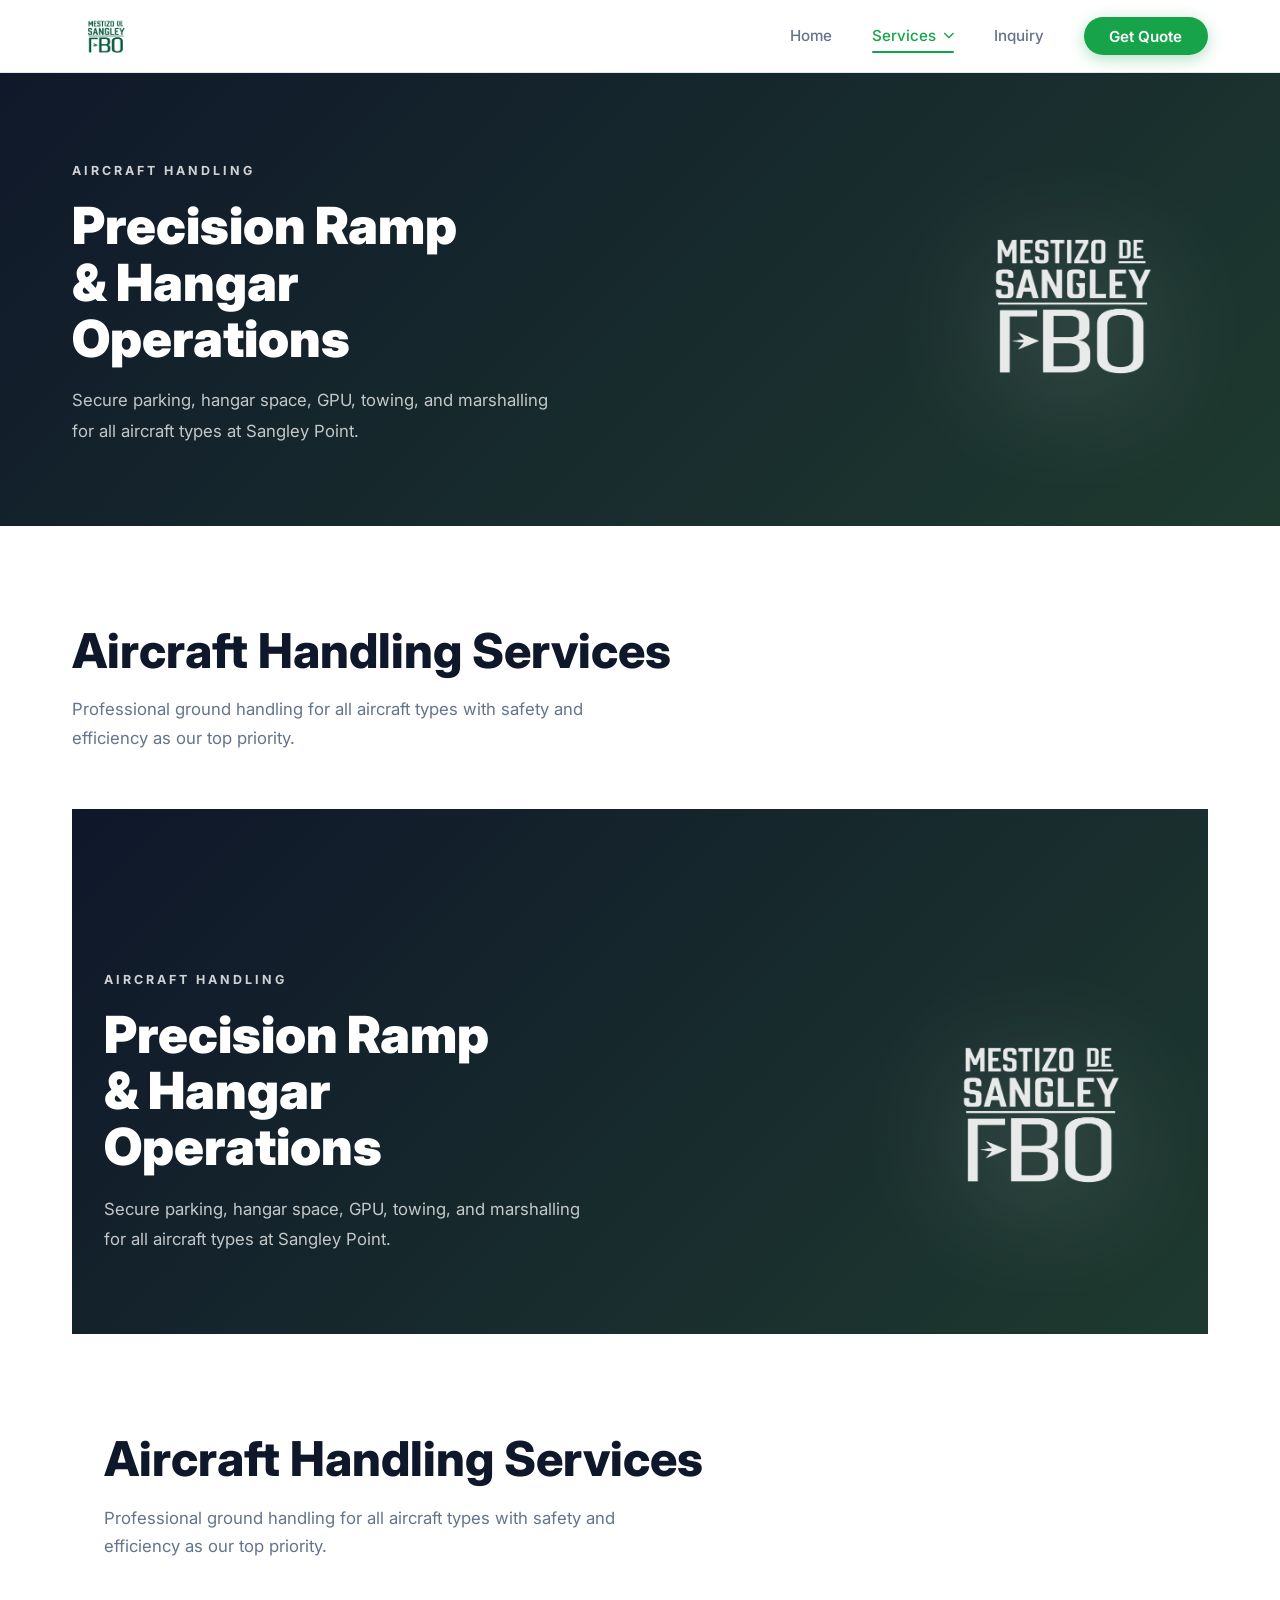
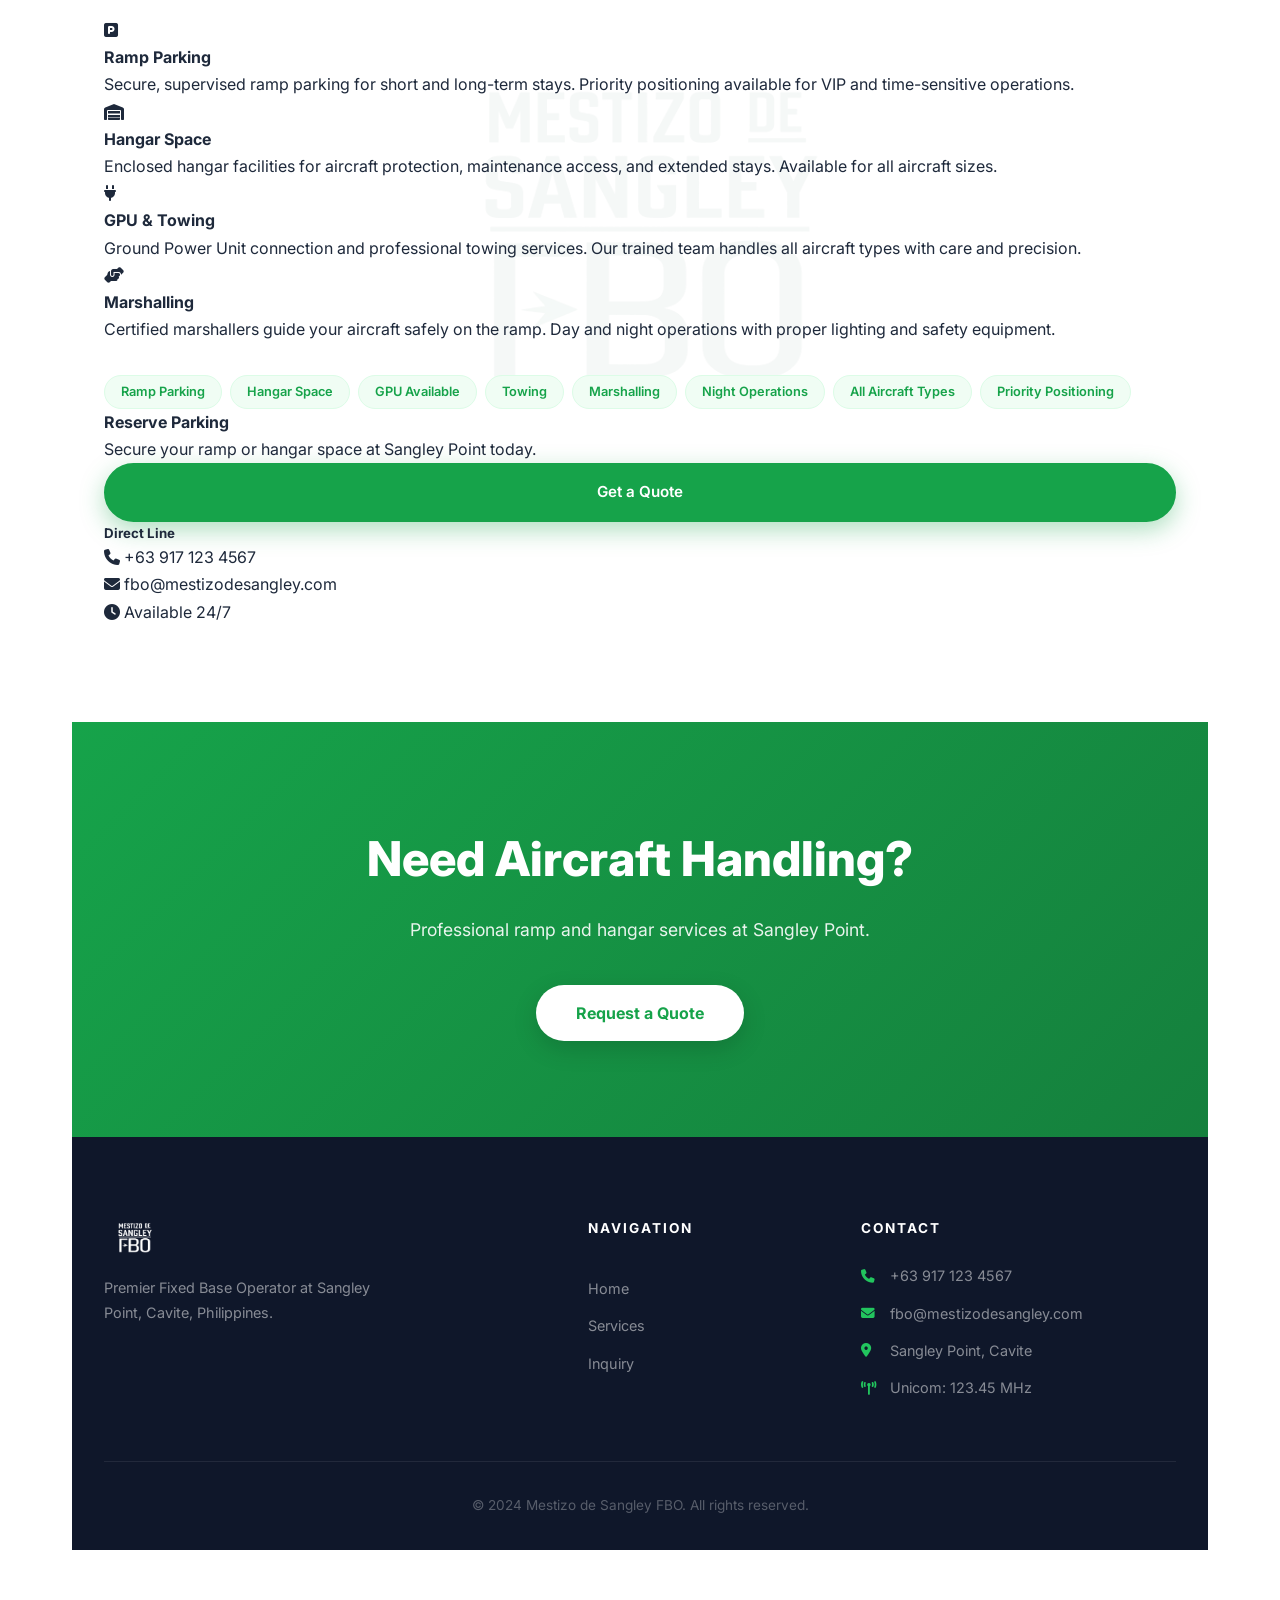
==== aircraft-handling.html @ a825054a "Create aircraft-handling.html" ====
<!DOCTYPE html>
<html lang="en">
<head>
    <meta charset="UTF-8">
    <meta name="viewport" content="width=device-width, initial-scale=1.0">
    <title>Aircraft Handling | Mestizo de Sangley FBO</title>
    <link rel="stylesheet" href="style.css">
    <link href="https://fonts.googleapis.com/css2?family=Inter:wght@300;400;500;600;700;800;900&display=swap" rel="stylesheet">
    <link rel="stylesheet" href="https://cdnjs.cloudflare.com/ajax/libs/font-awesome/6.4.0/css/all.min.css">
</head>
<body>

    <nav class="navbar" id="navbar">
        <div class="nav-inner">
            <a href="index.html" class="logo">
                <img src="assets/logo.png" alt="Mestizo de Sangley FBO">
            </a>
            <ul class="nav-links">
                <li><a href="index.html">Home</a></li>
                <li class="dropdown">
                    <a href="services.html" class="dropdown-toggle active">
                        Services <i class="fas fa-chevron-down dropdown-arrow"></i>
                    </a>
                    <div class="dropdown-menu">
                        <a href="fuel-services.html" class="dropdown-item">
                            <div class="dropdown-icon"><i class="fas fa-gas-pump"></i></div>
                            <div class="dropdown-text">
                                <strong>Fuel Services</strong>
                                <span>Jet A-1 & AVGAS 100LL</span>
                            </div>
                        </a>
                        <a href="aircraft-handling.html" class="dropdown-item">
                            <div class="dropdown-icon"><i class="fas fa-plane"></i></div>
                            <div class="dropdown-text">
                                <strong>Aircraft Handling</strong>
                                <span>Ramp, hangar & ground ops</span>
                            </div>
                        </a>
                        <a href="vip-concierge.html" class="dropdown-item">
                            <div class="dropdown-icon"><i class="fas fa-user-tie"></i></div>
                            <div class="dropdown-text">
                                <strong>VIP Concierge</strong>
                                <span>Meet & greet, immigration</span>
                            </div>
                        </a>
                        <a href="ground-handling.html" class="dropdown-item">
                            <div class="dropdown-icon"><i class="fas fa-car-side"></i></div>
                            <div class="dropdown-text">
                                <strong>Ground Handling</strong>
                                <span>Transport & crew services</span>
                            </div>
                        </a>
                        <div class="dropdown-footer">
                            <a href="services.html">View All Services →</a>
                        </div>
                    </div>
                </li>
                <li><a href="inquiry.html">Inquiry</a></li>
                <li><a href="inquiry.html" class="nav-btn">Get Quote</a></li>
            </ul>
            <div class="burger" id="burger">
                <span></span><span></span><span></span>
            </div>
        </div>
    </nav>

    <section class="page-hero">
        <div class="container">
            <div class="page-hero-inner">
                <div class="page-hero-left">
                    <div class="section-label white">AIRCRAFT HANDLING</div>
                    <h1>Precision Ramp<br>& Hangar<br>Operations</h1>
                    <p>Secure parking, hangar space, GPU, towing, and marshalling for all aircraft types at Sangley Point.</p>
                </div>
                <div class="page-hero-right">
                    <img src="assets/logo.png" alt="Mestizo de Sangley FBO" class="page-hero-logo">
                </div>
            </div>
        </div>
    </section>

    <section class="section-white logo-bg">
        <div class="container">
            <div class="service-detail-grid">
                <div class="service-detail-main">
                    <h2 class="section-title">Aircraft Handling Services</h2>
                    <p class="section-sub">Professional ground handling for all aircraft types with safety and efficiency as our top priority.</p>

                    <div class="detail-cards">
                        <!DOCTYPE html>
<html lang="en">
<head>
    <meta charset="UTF-8">
    <meta name="viewport" content="width=device-width, initial-scale=1.0">
    <title>Aircraft Handling | Mestizo de Sangley FBO</title>
    <link rel="stylesheet" href="style.css">
    <link href="https://fonts.googleapis.com/css2?family=Inter:wght@300;400;500;600;700;800;900&display=swap" rel="stylesheet">
    <link rel="stylesheet" href="https://cdnjs.cloudflare.com/ajax/libs/font-awesome/6.4.0/css/all.min.css">
</head>
<body>

    <nav class="navbar" id="navbar">
        <div class="nav-inner">
            <a href="index.html" class="logo">
                <img src="assets/logo.png" alt="Mestizo de Sangley FBO">
            </a>
            <ul class="nav-links">
                <li><a href="index.html">Home</a></li>
                <li class="dropdown">
                    <a href="services.html" class="dropdown-toggle active">
                        Services <i class="fas fa-chevron-down dropdown-arrow"></i>
                    </a>
                    <div class="dropdown-menu">
                        <a href="fuel-services.html" class="dropdown-item">
                            <div class="dropdown-icon"><i class="fas fa-gas-pump"></i></div>
                            <div class="dropdown-text">
                                <strong>Fuel Services</strong>
                                <span>Jet A-1 & AVGAS 100LL</span>
                            </div>
                        </a>
                        <a href="aircraft-handling.html" class="dropdown-item">
                            <div class="dropdown-icon"><i class="fas fa-plane"></i></div>
                            <div class="dropdown-text">
                                <strong>Aircraft Handling</strong>
                                <span>Ramp, hangar & ground ops</span>
                            </div>
                        </a>
                        <a href="vip-concierge.html" class="dropdown-item">
                            <div class="dropdown-icon"><i class="fas fa-user-tie"></i></div>
                            <div class="dropdown-text">
                                <strong>VIP Concierge</strong>
                                <span>Meet & greet, immigration</span>
                            </div>
                        </a>
                        <a href="ground-handling.html" class="dropdown-item">
                            <div class="dropdown-icon"><i class="fas fa-car-side"></i></div>
                            <div class="dropdown-text">
                                <strong>Ground Handling</strong>
                                <span>Transport & crew services</span>
                            </div>
                        </a>
                        <div class="dropdown-footer">
                            <a href="services.html">View All Services →</a>
                        </div>
                    </div>
                </li>
                <li><a href="inquiry.html">Inquiry</a></li>
                <li><a href="inquiry.html" class="nav-btn">Get Quote</a></li>
            </ul>
            <div class="burger" id="burger">
                <span></span><span></span><span></span>
            </div>
        </div>
    </nav>

    <section class="page-hero">
        <div class="container">
            <div class="page-hero-inner">
                <div class="page-hero-left">
                    <div class="section-label white">AIRCRAFT HANDLING</div>
                    <h1>Precision Ramp<br>& Hangar<br>Operations</h1>
                    <p>Secure parking, hangar space, GPU, towing, and marshalling for all aircraft types at Sangley Point.</p>
                </div>
                <div class="page-hero-right">
                    <img src="assets/logo.png" alt="Mestizo de Sangley FBO" class="page-hero-logo">
                </div>
            </div>
        </div>
    </section>

    <section class="section-white logo-bg">
        <div class="container">
            <div class="service-detail-grid">
                <div class="service-detail-main">
                    <h2 class="section-title">Aircraft Handling Services</h2>
                    <p class="section-sub">Professional ground handling for all aircraft types with safety and efficiency as our top priority.</p>

                    <div class="detail-cards">
                                                <div class="detail-card">
                            <div class="detail-card-icon"><i class="fas fa-parking"></i></div>
                            <h4>Ramp Parking</h4>
                            <p>Secure, supervised ramp parking for short and long-term stays. Priority positioning available for VIP and time-sensitive operations.</p>
                        </div>
                        <div class="detail-card">
                            <div class="detail-card-icon"><i class="fas fa-warehouse"></i></div>
                            <h4>Hangar Space</h4>
                            <p>Enclosed hangar facilities for aircraft protection, maintenance access, and extended stays. Available for all aircraft sizes.</p>
                        </div>
                        <div class="detail-card">
                            <div class="detail-card-icon"><i class="fas fa-plug"></i></div>
                            <h4>GPU & Towing</h4>
                            <p>Ground Power Unit connection and professional towing services. Our trained team handles all aircraft types with care and precision.</p>
                        </div>
                        <div class="detail-card">
                            <div class="detail-card-icon"><i class="fas fa-hands-helping"></i></div>
                            <h4>Marshalling</h4>
                            <p>Certified marshallers guide your aircraft safely on the ramp. Day and night operations with proper lighting and safety equipment.</p>
                        </div>
                    </div>

                    <div class="service-tags" style="margin-top: 2rem;">
                        <span>Ramp Parking</span>
                        <span>Hangar Space</span>
                        <span>GPU Available</span>
                        <span>Towing</span>
                        <span>Marshalling</span>
                        <span>Night Operations</span>
                        <span>All Aircraft Types</span>
                        <span>Priority Positioning</span>
                    </div>
                </div>

                <div class="service-detail-sidebar">
                    <div class="sidebar-cta">
                        <h4>Reserve Parking</h4>
                        <p>Secure your ramp or hangar space at Sangley Point today.</p>
                        <a href="inquiry.html" class="btn-green" style="width:100%; text-align:center; display:block;">Get a Quote</a>
                    </div>
                    <div class="sidebar-contact">
                        <h5>Direct Line</h5>
                        <p><i class="fas fa-phone"></i> +63 917 123 4567</p>
                        <p><i class="fas fa-envelope"></i> fbo@mestizodesangley.com</p>
                        <p><i class="fas fa-clock"></i> Available 24/7</p>
                    </div>
                </div>
            </div>
        </div>
    </section>

    <section class="cta-banner">
        <div class="container">
            <h2>Need Aircraft Handling?</h2>
            <p>Professional ramp and hangar services at Sangley Point.</p>
            <a href="inquiry.html" class="btn-white">Request a Quote</a>
        </div>
    </section>

    <footer class="footer">
        <div class="container">
            <div class="footer-grid">
                <div class="footer-brand">
                    <img src="assets/logo.png" alt="Mestizo de Sangley FBO" class="footer-logo">
                    <p>Premier Fixed Base Operator at Sangley Point, Cavite, Philippines.</p>
                </div>
                <div class="footer-links">
                    <h5>Navigation</h5>
                    <a href="index.html">Home</a>
                    <a href="services.html">Services</a>
                    <a href="inquiry.html">Inquiry</a>
                </div>
                <div class="footer-contact">
                    <h5>Contact</h5>
                    <p><i class="fas fa-phone"></i> +63 917 123 4567</p>
                    <p><i class="fas fa-envelope"></i> fbo@mestizodesangley.com</p>
                    <p><i class="fas fa-map-marker-alt"></i> Sangley Point, Cavite</p>
                    <p><i class="fas fa-tower-broadcast"></i> Unicom: 123.45 MHz</p>
                </div>
            </div>
            <div class="footer-bottom">
                <p>© 2024 Mestizo de Sangley FBO. All rights reserved.</p>
            </div>
        </div>
    </footer>

    <script src="script.js"></script>
</body>
</html>
---- style.css ----
/* ================================
   RESET & BASE
================================ */
*, *::before, *::after {
    margin: 0;
    padding: 0;
    box-sizing: border-box;
}

:root {
    --green: #16a34a;
    --green-light: #22c55e;
    --green-pale: #f0fdf4;
    --green-border: #dcfce7;
    --dark: #0f172a;
    --text: #1e293b;
    --muted: #64748b;
    --white: #ffffff;
    --gray-bg: #f8fafc;
    --border: #e2e8f0;
    --shadow: 0 4px 24px rgba(0,0,0,0.08);
    --shadow-lg: 0 20px 60px rgba(0,0,0,0.12);
    --radius: 16px;
    --radius-lg: 24px;
    --transition: all 0.3s ease;
}

html {
    scroll-behavior: smooth;
}

body {
    font-family: 'Inter', sans-serif;
    color: var(--text);
    background: var(--white);
    overflow-x: hidden;
    line-height: 1.7;
}

.container {
    max-width: 1200px;
    margin: 0 auto;
    padding: 0 2rem;
}

img {
    max-width: 100%;
    display: block;
}

a {
    text-decoration: none;
    color: inherit;
}

/* ================================
   NAVBAR
================================ */
.navbar {
    position: fixed;
    top: 0;
    left: 0;
    right: 0;
    z-index: 999;
    background: rgba(255,255,255,0.97);
    backdrop-filter: blur(20px);
    border-bottom: 1px solid var(--border);
    transition: var(--transition);
}

.navbar.scrolled {
    box-shadow: 0 4px 30px rgba(0,0,0,0.08);
}

.nav-inner {
    max-width: 1200px;
    margin: 0 auto;
    padding: 0 2rem;
    height: 72px;
    display: flex;
    align-items: center;
    justify-content: space-between;
}

.logo img {
    height: 44px;
    width: auto;
    object-fit: contain;
}

.nav-links {
    list-style: none;
    display: flex;
    align-items: center;
    gap: 2.5rem;
}

.nav-links a {
    font-size: 0.95rem;
    font-weight: 500;
    color: var(--muted);
    transition: var(--transition);
    position: relative;
}

.nav-links a:hover,
.nav-links a.active {
    color: var(--green);
}

.nav-links a.active::after {
    content: '';
    position: absolute;
    bottom: -4px;
    left: 0;
    right: 0;
    height: 2px;
    background: var(--green);
    border-radius: 2px;
}

.nav-btn {
    background: var(--green) !important;
    color: var(--white) !important;
    padding: 0.6rem 1.6rem;
    border-radius: 50px;
    font-weight: 600 !important;
    transition: var(--transition) !important;
    box-shadow: 0 4px 15px rgba(22,163,74,0.3);
}

.nav-btn:hover {
    background: #15803d !important;
    transform: translateY(-2px);
    box-shadow: 0 8px 25px rgba(22,163,74,0.4) !important;
}

.nav-btn::after {
    display: none !important;
}

.burger {
    display: none;
    flex-direction: column;
    gap: 5px;
    cursor: pointer;
    padding: 4px;
}

.burger span {
    display: block;
    width: 24px;
    height: 2px;
    background: var(--text);
    border-radius: 2px;
    transition: var(--transition);
}

/* ================================
   HERO
================================ */
.hero {
    position: relative;
    height: 100vh;
    min-height: 700px;
    display: flex;
    align-items: center;
    justify-content: center;
    overflow: hidden;
}

.hero-video {
    position: absolute;
    inset: 0;
    width: 100%;
    height: 100%;
    object-fit: cover;
    z-index: 0;
}

.hero-overlay {
    position: absolute;
    inset: 0;
    background: linear-gradient(
        135deg,
        rgba(15,23,42,0.75) 0%,
        rgba(22,163,74,0.45) 100%
    );
    z-index: 1;
}

.hero-content {
    position: relative;
    z-index: 2;
    text-align: center;
    color: var(--white);
    padding: 0 1.5rem;
    max-width: 800px;
}

.hero-tag {
    font-size: 0.85rem;
    font-weight: 600;
    letter-spacing: 3px;
    color: rgba(255,255,255,0.8);
    margin-bottom: 1.5rem;
    text-transform: uppercase;
}

.hero-content h1 {
    font-size: clamp(3.5rem, 8vw, 7rem);
    font-weight: 900;
    line-height: 1;
    margin-bottom: 1.5rem;
    color: var(--white);
    text-shadow: 0 4px 30px rgba(0,0,0,0.3);
}

.hero-sub {
    font-size: 1.2rem;
    font-weight: 400;
    color: rgba(255,255,255,0.9);
    margin-bottom: 3rem;
}

.hero-btns {
    display: flex;
    gap: 1rem;
    justify-content: center;
    flex-wrap: wrap;
}

.hero-scroll {
    position: absolute;
    bottom: 2.5rem;
    left: 50%;
    transform: translateX(-50%);
    z-index: 2;
    color: rgba(255,255,255,0.7);
    font-size: 1.2rem;
    animation: bounce 2s infinite;
}

@keyframes bounce {
    0%, 100% { transform: translateX(-50%) translateY(0); }
    50% { transform: translateX(-50%) translateY(8px); }
}

/* ================================
   BUTTONS
================================ */
.btn-green {
    display: inline-block;
    background: var(--green);
    color: var(--white);
    padding: 0.9rem 2.2rem;
    border-radius: 50px;
    font-weight: 600;
    font-size: 0.95rem;
    transition: var(--transition);
    box-shadow: 0 8px 25px rgba(22,163,74,0.35);
    border: 2px solid var(--green);
}

.btn-green:hover {
    background: #15803d;
    border-color: #15803d;
    transform: translateY(-3px);
    box-shadow: 0 15px 35px rgba(22,163,74,0.45);
}

.btn-green.small {
    padding: 0.6rem 1.5rem;
    font-size: 0.88rem;
    white-space: nowrap;
}

.btn-outline {
    display: inline-block;
    background: transparent;
    color: var(--white);
    padding: 0.9rem 2.2rem;
    border-radius: 50px;
    font-weight: 600;
    font-size: 0.95rem;
    border: 2px solid rgba(255,255,255,0.7);
    transition: var(--transition);
}

.btn-outline:hover {
    background: rgba(255,255,255,0.15);
    border-color: var(--white);
    transform: translateY(-3px);
}

.btn-white {
    display: inline-block;
    background: var(--white);
    color: var(--green);
    padding: 0.9rem 2.5rem;
    border-radius: 50px;
    font-weight: 700;
    font-size: 1rem;
    transition: var(--transition);
    box-shadow: 0 8px 25px rgba(0,0,0,0.15);
}

.btn-white:hover {
    transform: translateY(-3px);
    box-shadow: 0 15px 40px rgba(0,0,0,0.2);
}

/* ================================
   SECTIONS
================================ */
.section-white {
    padding: 6rem 0;
    background: var(--white);
}

.section-gray {
    padding: 6rem 0;
    background: var(--gray-bg);
}

.section-label {
    font-size: 0.78rem;
    font-weight: 700;
    letter-spacing: 3px;
    text-transform: uppercase;
    color: var(--green);
    margin-bottom: 1rem;
}

.section-label.white {
    color: rgba(255,255,255,0.8);
}

.section-title {
    font-size: clamp(2rem, 4vw, 3rem);
    font-weight: 800;
    color: var(--dark);
    margin-bottom: 1rem;
    line-height: 1.2;
}

.section-sub {
    font-size: 1.05rem;
    color: var(--muted);
    max-width: 560px;
    margin-bottom: 3.5rem;
}

.center-btn {
    text-align: center;
    margin-top: 3rem;
}

/* ================================
   STATS
================================ */
.stats-section {
    background: var(--green);
    padding: 3rem 0;
}

.stats-row {
    display: grid;
    grid-template-columns: repeat(4, 1fr);
    gap: 2rem;
}

.stat-box {
    text-align: center;
    color: var(--white);
}

.stat-box h3 {
    font-size: 2.5rem;
    font-weight: 900;
    margin-bottom: 0.3rem;
}

.stat-box p {
    font-size: 0.9rem;
    opacity: 0.85;
    font-weight: 500;
}

/* ================================
   CARDS
================================ */
.cards-grid {
    display: grid;
    grid-template-columns: repeat(3, 1fr);
    gap: 2rem;
}

.card {
    background: var(--white);
    border: 1px solid var(--border);
    border-radius: var(--radius-lg);
    padding: 2.5rem 2rem;
    transition: var(--transition);
    position: relative;
    overflow: hidden;
}

.card::before {
    content: '';
    position: absolute;
    top: 0;
    left: 0;
    right: 0;
    height: 3px;
    background: linear-gradient(90deg, var(--green), var(--green-light));
    transform: scaleX(0);
    transition: var(--transition);
}

.card:hover::before {
    transform: scaleX(1);
}

.card:hover {
    transform: translateY(-8px);
    box-shadow: var(--shadow-lg);
    border-color: var(--green-border);
}

.card-icon {
    width: 60px;
    height: 60px;
    border-radius: var(--radius);
    display: flex;
    align-items: center;
    justify-content: center;
    font-size: 1.5rem;
    margin-bottom: 1.5rem;
}

.card-icon.green {
    background: var(--green-pale);
    color: var(--green);
}

.card h4 {
    font-size: 1.15rem;
    font-weight: 700;
    color: var(--dark);
    margin-bottom: 0.8rem;
}

.card p {
    font-size: 0.95rem;
    color: var(--muted);
    line-height: 1.7;
}

/* ================================
   WHY US
================================ */
.why-grid {
    display: grid;
    grid-template-columns: repeat(2, 1fr);
    gap: 2rem;
}

.why-item {
    display: flex;
    gap: 1.5rem;
    align-items: flex-start;
    background: var(--white);
    border: 1px solid var(--border);
    border-radius: var(--radius-lg);
    padding: 2rem;
    transition: var(--transition);
}

.why-item:hover {
    border-color: var(--green);
    box-shadow: var(--shadow);
    transform: translateY(-4px);
}

.why-num {
    font-size: 2.5rem;
    font-weight: 900;
    color: var(--green-border);
    line-height: 1;
    flex-shrink: 0;
}

.why-item h4 {
    font-size: 1.1rem;
    font-weight: 700;
    color: var(--dark);
    margin-bottom: 0.5rem;
}

.why-item p {
    font-size: 0.95rem;
    color: var(--muted);
    line-height: 1.7;
}

/* ================================
   CTA BANNER
================================ */
.cta-banner {
    background: linear-gradient(135deg, var(--green) 0%, #15803d 100%);
    padding: 6rem 0;
    text-align: center;
    color: var(--white);
}

.cta-banner h2 {
    font-size: clamp(2rem, 4vw, 3rem);
    font-weight: 800;
    margin-bottom: 1rem;
}

.cta-banner p {
    font-size: 1.1rem;
    opacity: 0.9;
    margin-bottom: 2.5rem;
}

/* ================================
   PAGE HERO (Services & Inquiry)
================================ */
.page-hero {
    background: linear-gradient(135deg, var(--dark) 0%, #1e3a2f 100%);
    padding: 10rem 0 5rem;
    color: var(--white);
}

.page-hero h1 {
    font-size: clamp(2.5rem, 5vw, 4rem);
    font-weight: 900;
    line-height: 1.1;
    margin-bottom: 1rem;
    color: var(--white);
}

.page-hero p {
    font-size: 1.1rem;
    color: rgba(255,255,255,0.75);
}

/* ================================
   SERVICES LIST (Services Page)
================================ */
.services-list {
    display: flex;
    flex-direction: column;
    gap: 1.5rem;
}

.service-row {
    display: flex;
    align-items: center;
    gap: 2rem;
    background: var(--white);
    border: 1px solid var(--border);
    border-radius: var(--radius-lg);
    padding: 2.5rem;
    transition: var(--transition);
}

.service-row:hover {
    border-color: var(--green);
    box-shadow: var(--shadow);
    transform: translateX(6px);
}

.service-row-icon {
    width: 70px;
    height: 70px;
    min-width: 70px;
    background: var(--green-pale);
    border-radius: var(--radius);
    display: flex;
    align-items: center;
    justify-content: center;
    font-size: 1.8rem;
    color: var(--green);
    transition: var(--transition);
}

.service-row:hover .service-row-icon {
    background: var(--green);
    color: var(--white);
    transform: scale(1.1);
}

.service-row-content {
    flex: 1;
}

.service-row-content h3 {
    font-size: 1.3rem;
    font-weight: 700;
    color: var(--dark);
    margin-bottom: 0.6rem;
}

.service-row-content p {
    font-size: 0.95rem;
    color: var(--muted);
    line-height: 1.7;
    margin-bottom: 1rem;
}

.service-tags {
    display: flex;
    flex-wrap: wrap;
    gap: 0.5rem;
}

.service-tags span {
    background: var(--green-pale);
    color: var(--green);
    padding: 0.3rem 1rem;
    border-radius: 50px;
    font-size: 0.8rem;
    font-weight: 600;
    border: 1px solid var(--green-border);
}

/* ================================
   INQUIRY FORM
================================ */
.form-wrapper {
    display: grid;
    grid-template-columns: 1fr 380px;
    gap: 3rem;
    align-items: start;
}

.form-box {
    background: var(--white);
    border: 1px solid var(--border);
    border-radius: var(--radius-lg);
    padding: 3rem;
}

.form-box h3 {
    font-size: 1.2rem;
    font-weight: 700;
    color: var(--dark);
    margin-bottom: 1.8rem;
    padding-bottom: 1rem;
    border-bottom: 2px solid var(--green-pale);
    position: relative;
}

.form-box h3::after {
    content: '';
    position: absolute;
    bottom: -2px;
    left: 0;
    width: 50px;
    height: 2px;
    background: var(--green);
}

.form-row {
    display: grid;
    grid-template-columns: 1fr 1fr;
    gap: 1.5rem;
    margin-bottom: 1.5rem;
}

.form-group {
    display: flex;
    flex-direction: column;
    gap: 0.5rem;
    margin-bottom: 1.5rem;
}

.form-group label {
    font-size: 0.88rem;
    font-weight: 600;
    color: var(--text);
}

.form-group input,
.form-group textarea,
.form-group select {
    width: 100%;
    padding: 0.85rem 1.2rem;
    border: 1.5px solid var(--border);
    border-radius: var(--radius);
    font-size: 0.95rem;
    font-family: 'Inter', sans-serif;
    color: var(--text);
    background: var(--white);
    transition: var(--transition);
    outline: none;
}

.form-group input:focus,
.form-group textarea:focus,
.form-group select:focus {
    border-color: var(--green);
    box-shadow: 0 0 0 3px rgba(22,163,74,0.1);
}

.form-group input::placeholder,
.form-group textarea::placeholder {
    color: #94a3b8;
}

.form-group textarea {
    resize: vertical;
    min-height: 130px;
}

/* CHECKBOX GRID */
.checkbox-grid {
    display: grid;
    grid-template-columns: repeat(2, 1fr);
    gap: 0.8rem;
    margin-bottom: 2rem;
}

.check-item {
    display: flex;
    align-items: center;
    gap: 0.8rem;
    padding: 0.9rem 1.2rem;
    border: 1.5px solid var(--border);
    border-radius: var(--radius);
    cursor: pointer;
    transition: var(--transition);
    font-size: 0.9rem;
    font-weight: 500;
    color: var(--text);
    user-select: none;
}

.check-item:hover {
    border-color: var(--green);
    background: var(--green-pale);
    color: var(--green);
}

.check-item input[type="checkbox"] {
    display: none;
}

.check-box {
    width: 20px;
    height: 20px;
    min-width: 20px;
    border: 2px solid var(--border);
    border-radius: 6px;
    display: flex;
    align-items: center;
    justify-content: center;
    transition: var(--transition);
    background: var(--white);
}

.check-item input:checked ~ .check-box {
    background: var(--green);
    border-color: var(--green);
}

.check-item input:checked ~ .check-box::after {
    content: '✓';
    color: white;
    font-size: 0.75rem;
    font-weight: 700;
}

.check-item input:checked ~ span:last-child {
    color: var(--green);
    font-weight: 600;
}

/* SUBMIT BUTTON */
.submit-btn {
    width: 100%;
    padding: 1.1rem 2rem;
    background: var(--green);
    color: var(--white);
    border: none;
    border-radius: 50px;
    font-size: 1rem;
    font-weight: 700;
    font-family: 'Inter', sans-serif;
    cursor: pointer;
    transition: var(--transition);
    display: flex;
    align-items: center;
    justify-content: center;
    gap: 0.8rem;
    box-shadow: 0 8px 25px rgba(22,163,74,0.35);
    margin-top: 1rem;
}

.submit-btn:hover {
    background: #15803d;
    transform: translateY(-3px);
    box-shadow: 0 15px 40px rgba(22,163,74,0.45);
}

.submit-btn:active {
    transform: translateY(0);
}

/* CONTACT BOX */
.contact-box {
    background: var(--dark);
    border-radius: var(--radius-lg);
    padding: 2.5rem;
    color: var(--white);
    position: sticky;
    top: 100px;
}

.contact-box h3 {
    font-size: 1.4rem;
    font-weight: 800;
    margin-bottom: 0.5rem;
    color: var(--white);
}

.contact-box > p {
    font-size: 0.9rem;
    color: rgba(255,255,255,0.6);
    margin-bottom: 2rem;
    padding-bottom: 2rem;
    border-bottom: 1px solid rgba(255,255,255,0.1);
}

.contact-item {
    display: flex;
    align-items: flex-start;
    gap: 1rem;
    margin-bottom: 1.5rem;
}

.contact-icon {
    width: 42px;
    height: 42px;
    min-width: 42px;
    background: rgba(22,163,74,0.2);
    border-radius: 10px;
    display: flex;
    align-items: center;
    justify-content: center;
    color: var(--green-light);
    font-size: 1rem;
}

.contact-item strong {
    display: block;
    font-size: 0.8rem;
    font-weight: 600;
    color: rgba(255,255,255,0.5);
    text-transform: uppercase;
    letter-spacing: 1px;
    margin-bottom: 0.2rem;
}

.contact-item p {
    font-size: 0.95rem;
    color: rgba(255,255,255,0.85);
    font-weight: 500;
}

.response-badge {
    display: flex;
    align-items: center;
    gap: 0.8rem;
    background: rgba(22,163,74,0.15);
    border: 1px solid rgba(22,163,74,0.3);
    border-radius: var(--radius);
    padding: 1rem 1.2rem;
    margin-top: 2rem;
    font-size: 0.88rem;
    color: rgba(255,255,255,0.8);
}

.response-badge i {
    color: var(--green-light);
    font-size: 1rem;
}

.response-badge strong {
    color: var(--green-light);
}

/* ================================
   FOOTER
================================ */
.footer {
    background: var(--dark);
    color: rgba(255,255,255,0.7);
    padding: 5rem 0 2rem;
}

.footer-grid {
    display: grid;
    grid-template-columns: 2fr 1fr 1.5fr;
    gap: 4rem;
    margin-bottom: 3rem;
}

.footer-logo {
    height: 40px;
    width: auto;
    object-fit: contain;
    filter: brightness(0) invert(1);
    margin-bottom: 1.2rem;
}

.footer-brand p {
    font-size: 0.9rem;
    line-height: 1.7;
    color: rgba(255,255,255,0.5);
    max-width: 280px;
}

.footer-links h5,
.footer-contact h5 {
    font-size: 0.85rem;
    font-weight: 700;
    text-transform: uppercase;
    letter-spacing: 2px;
    color: var(--white);
    margin-bottom: 1.5rem;
}

.footer-links {
    display: flex;
    flex-direction: column;
    gap: 0.8rem;
}

.footer-links a {
    font-size: 0.9rem;
    color: rgba(255,255,255,0.5);
    transition: var(--transition);
}

.footer-links a:hover {
    color: var(--green-light);
    padding-left: 4px;
}

.footer-contact p {
    display: flex;
    align-items: center;
    gap: 0.8rem;
    font-size: 0.9rem;
    color: rgba(255,255,255,0.5);
    margin-bottom: 0.8rem;
}

.footer-contact i {
    color: var(--green-light);
    width: 16px;
    font-size: 0.85rem;
}

.footer-bottom {
    border-top: 1px solid rgba(255,255,255,0.08);
    padding-top: 2rem;
    text-align: center;
    font-size: 0.85rem;
    color: rgba(255,255,255,0.3);
}

/* ================================
   RESPONSIVE
================================ */
@media (max-width: 1024px) {
    .cards-grid {
        grid-template-columns: repeat(2, 1fr);
    }

    .form-wrapper {
        grid-template-columns: 1fr;
    }

    .contact-box {
        position: static;
    }

    .footer-grid {
        grid-template-columns: 1fr 1fr;
        gap: 3rem;
    }

    .footer-brand {
        grid-column: 1 / -1;
    }
}

@media (max-width: 768px) {
    .nav-links {
        display: none;
        position: fixed;
        top: 72px;
        left: 0;
        right: 0;
        background: var(--white);
        flex-direction: column;
        padding: 2rem;
        gap: 1.5rem;
        border-bottom: 1px solid var(--border);
        box-shadow: 0 20px 40px rgba(0,0,0,0.1);
    }

    .nav-links.open {
        display: flex;
    }

    .burger {
        display: flex;
    }

    .stats-row {
        grid-template-columns: repeat(2, 1fr);
    }

    .cards-grid {
        grid-template-columns: 1fr;
    }

    .why-grid {
        grid-template-columns: 1fr;
    }

    .service-row {
        flex-direction: column;
        align-items: flex-start;
        gap: 1.5rem;
    }

    .service-row .btn-green {
        align-self: flex-start;
    }

    .form-row {
        grid-template-columns: 1fr;
    }

    .checkbox-grid {
        grid-template-columns: 1fr;
    }

    .footer-grid {
        grid-template-columns: 1fr;
        gap: 2.5rem;
    }

    .hero-content h1 {
        font-size: clamp(3rem, 12vw, 5rem);
    }

    .page-hero {
        padding: 8rem 0 4rem;
    }
}

@media (max-width: 480px) {
    .container {
        padding: 0 1.2rem;
    }

    .form-box {
        padding: 2rem 1.5rem;
    }

    .section-white,
    .section-gray {
        padding: 4rem 0;
    }

    .stats-row {
        grid-template-columns: repeat(2, 1fr);
        gap: 1rem;
    }

    .stat-box h3 {
        font-size: 2rem;
    }
}
/* ================================
   HERO - LEFT/RIGHT LAYOUT
================================ */
.hero-content {
    position: relative;
    z-index: 2;
    display: flex;
    align-items: center;
    justify-content: space-between;
    gap: 4rem;
    width: 100%;
    max-width: 1200px;
    padding: 0 2rem;
    color: var(--white);
}

.hero-left {
    flex: 1;
    max-width: 580px;
}

.hero-left .hero-tag {
    font-size: 0.78rem;
    font-weight: 700;
    letter-spacing: 3px;
    color: rgba(255,255,255,0.75);
    margin-bottom: 1.5rem;
    text-transform: uppercase;
    display: block;
}

.hero-left h1 {
    font-size: clamp(2.8rem, 5vw, 5rem);
    font-weight: 900;
    line-height: 1.05;
    margin-bottom: 1.5rem;
    color: var(--white);
    text-shadow: 0 4px 30px rgba(0,0,0,0.3);
}

.hero-left .hero-sub {
    font-size: 1.05rem;
    font-weight: 400;
    color: rgba(255,255,255,0.85);
    margin-bottom: 2.5rem;
    line-height: 1.8;
    max-width: 480px;
}

.hero-right {
    flex-shrink: 0;
    display: flex;
    align-items: center;
    justify-content: center;
}

.hero-logo {
    width: 320px;
    height: auto;
    object-fit: contain;
    filter: drop-shadow(0 20px 60px rgba(0,0,0,0.4));
    animation: heroLogoFloat 4s ease-in-out infinite;
}

@keyframes heroLogoFloat {
    0%, 100% { transform: translateY(0px); }
    50% { transform: translateY(-15px); }
}

/* ================================
   PAGE HERO - LEFT/RIGHT LAYOUT
================================ */
.page-hero-inner {
    display: flex;
    align-items: center;
    justify-content: space-between;
    gap: 4rem;
}

.page-hero-left {
    flex: 1;
    max-width: 580px;
}

.page-hero-left h1 {
    font-size: clamp(2.5rem, 4vw, 3.8rem);
    font-weight: 900;
    line-height: 1.1;
    margin-bottom: 1.2rem;
    color: var(--white);
}

.page-hero-left p {
    font-size: 1.05rem;
    color: rgba(255,255,255,0.75);
    line-height: 1.8;
    max-width: 480px;
}

.page-hero-right {
    flex-shrink: 0;
    display: flex;
    align-items: center;
    justify-content: center;
}

.page-hero-logo {
    width: 280px;
    height: auto;
    object-fit: contain;
    filter: drop-shadow(0 20px 60px rgba(0,0,0,0.35))
            brightness(0) invert(1);
    opacity: 0.9;
    animation: heroLogoFloat 4s ease-in-out infinite;
}

/* ================================
   RESPONSIVE - HERO LAYOUT
================================ */
@media (max-width: 900px) {
    .hero-content {
        flex-direction: column;
        text-align: center;
        justify-content: center;
        padding-top: 6rem;
    }

    .hero-left {
        max-width: 100%;
    }

    .hero-left .hero-sub {
        max-width: 100%;
    }

    .hero-btns {
        justify-content: center;
    }

    .hero-right {
        order: -1;
    }

    .hero-logo {
        width: 200px;
    }

    .page-hero-inner {
        flex-direction: column;
        text-align: center;
        gap: 2.5rem;
    }

    .page-hero-left {
        max-width: 100%;
    }

    .page-hero-left p {
        max-width: 100%;
    }

    .page-hero-right {
        order: -1;
    }

    .page-hero-logo {
        width: 180px;
    }
}

@media (max-width: 480px) {
    .hero-logo {
        width: 160px;
    }

    .page-hero-logo {
        width: 140px;
    }

    .hero-left h1 {
        font-size: 2.5rem;
    }
}

/* ================================
   DROPDOWN MENU
================================ */
.dropdown {
    position: relative;
}

.dropdown-toggle {
    display: flex;
    align-items: center;
    gap: 0.4rem;
    cursor: pointer;
}

.dropdown-arrow {
    font-size: 0.7rem;
    transition: transform 0.3s ease;
}

.dropdown:hover .dropdown-arrow {
    transform: rotate(180deg);
}

.dropdown-menu {
    position: absolute;
    top: calc(100% + 16px);
    left: 50%;
    transform: translateX(-50%) translateY(-8px);
    width: 320px;
    background: var(--white);
    border-radius: 20px;
    box-shadow: 0 20px 60px rgba(0,0,0,0.12), 0 0 0 1px rgba(0,0,0,0.05);
    padding: 0.8rem;
    opacity: 0;
    visibility: hidden;
    transition: all 0.3s cubic-bezier(0.16, 1, 0.3, 1);
    z-index: 1000;
    pointer-events: none;
}

/* Arrow pointer on dropdown */
.dropdown-menu::before {
    content: '';
    position: absolute;
    top: -6px;
    left: 50%;
    transform: translateX(-50%) rotate(45deg);
    width: 12px;
    height: 12px;
    background: var(--white);
    border-radius: 2px;
    box-shadow: -2px -2px 5px rgba(0,0,0,0.04);
}

.dropdown:hover .dropdown-menu {
    opacity: 1;
    visibility: visible;
    transform: translateX(-50%) translateY(0);
    pointer-events: all;
}

.dropdown-item {
    display: flex;
    align-items: center;
    gap: 1rem;
    padding: 0.9rem 1rem;
    border-radius: 12px;
    transition: var(--transition);
    text-decoration: none;
    color: var(--text);
}

.dropdown-item:hover {
    background: var(--green-pale);
}

.dropdown-item:hover .dropdown-icon {
    background: var(--green);
    color: var(--white);
}

.dropdown-icon {
    width: 42px;
    height: 42px;
    min-width: 42px;
    background: var(--green-pale);
    border-radius: 10px;
    display: flex;
    align-items: center;
    justify-content: center;
    font-size: 1rem;
    color: var(--green);
    transition: var(--transition);
}

.dropdown-text {
    display: flex;
    flex-direction: column;
    gap: 0.15rem;
}

.dropdown-text strong {
    font-size: 0.92rem;
    font-weight: 700;
    color: var(--dark);
    line-height: 1.3;
}

.dropdown-text span {
    font-size: 0.8rem;
    color: var(--muted);
    font-weight: 400;
}

.dropdown-footer {
    border-top: 1px solid var(--border);
    margin-top: 0.5rem;
    padding-top: 0.8rem;
    padding-left: 1rem;
    padding-bottom: 0.3rem;
}

.dropdown-footer a {
    font-size: 0.85rem;
    font-weight: 600;
    color: var(--green);
    transition: var(--transition);
    text-decoration: none;
}

.dropdown-footer a:hover {
    color: #15803d;
    letter-spacing: 0.3px;
}

/* ================================
   LOGO BACKGROUND WATERMARK
================================ */
.logo-bg {
    position: relative;
    overflow: hidden;
}

.logo-bg::before {
    content: '';
    position: absolute;
    top: 50%;
    left: 50%;
    transform: translate(-50%, -50%);
    width: 600px;
    height: 600px;
    background-image: url('assets/logo.png');
    background-repeat: no-repeat;
    background-position: center;
    background-size: contain;
    opacity: 0.04;
    pointer-events: none;
    z-index: 0;
}

.logo-bg .container {
    position: relative;
    z-index: 1;
}

/* Apply logo-bg to section-gray too */
.section-gray.logo-bg::before {
    opacity: 0.035;
}

/* ================================
   MOBILE DROPDOWN
================================ */
@media (max-width: 768px) {
    .dropdown-menu {
        position: static;
        transform: none;
        width: 100%;
        box-shadow: none;
        border: 1px solid var(--border);
        border-radius: 12px;
        opacity: 1;
        visibility: visible;
        pointer-events: all;
        display: none;
        margin-top: 0.5rem;
    }

    .dropdown-menu::before {
        display: none;
    }

    .dropdown.open .dropdown-menu {
        display: block;
    }

    .dropdown.open .dropdown-arrow {
        transform: rotate(180deg);
    }
}
---- style.css ----
/* ================================
   RESET & BASE
================================ */
*, *::before, *::after {
    margin: 0;
    padding: 0;
    box-sizing: border-box;
}

:root {
    --green: #16a34a;
    --green-light: #22c55e;
    --green-pale: #f0fdf4;
    --green-border: #dcfce7;
    --dark: #0f172a;
    --text: #1e293b;
    --muted: #64748b;
    --white: #ffffff;
    --gray-bg: #f8fafc;
    --border: #e2e8f0;
    --shadow: 0 4px 24px rgba(0,0,0,0.08);
    --shadow-lg: 0 20px 60px rgba(0,0,0,0.12);
    --radius: 16px;
    --radius-lg: 24px;
    --transition: all 0.3s ease;
}

html {
    scroll-behavior: smooth;
}

body {
    font-family: 'Inter', sans-serif;
    color: var(--text);
    background: var(--white);
    overflow-x: hidden;
    line-height: 1.7;
}

.container {
    max-width: 1200px;
    margin: 0 auto;
    padding: 0 2rem;
}

img {
    max-width: 100%;
    display: block;
}

a {
    text-decoration: none;
    color: inherit;
}

/* ================================
   NAVBAR
================================ */
.navbar {
    position: fixed;
    top: 0;
    left: 0;
    right: 0;
    z-index: 999;
    background: rgba(255,255,255,0.97);
    backdrop-filter: blur(20px);
    border-bottom: 1px solid var(--border);
    transition: var(--transition);
}

.navbar.scrolled {
    box-shadow: 0 4px 30px rgba(0,0,0,0.08);
}

.nav-inner {
    max-width: 1200px;
    margin: 0 auto;
    padding: 0 2rem;
    height: 72px;
    display: flex;
    align-items: center;
    justify-content: space-between;
}

.logo img {
    height: 44px;
    width: auto;
    object-fit: contain;
}

.nav-links {
    list-style: none;
    display: flex;
    align-items: center;
    gap: 2.5rem;
}

.nav-links a {
    font-size: 0.95rem;
    font-weight: 500;
    color: var(--muted);
    transition: var(--transition);
    position: relative;
}

.nav-links a:hover,
.nav-links a.active {
    color: var(--green);
}

.nav-links a.active::after {
    content: '';
    position: absolute;
    bottom: -4px;
    left: 0;
    right: 0;
    height: 2px;
    background: var(--green);
    border-radius: 2px;
}

.nav-btn {
    background: var(--green) !important;
    color: var(--white) !important;
    padding: 0.6rem 1.6rem;
    border-radius: 50px;
    font-weight: 600 !important;
    transition: var(--transition) !important;
    box-shadow: 0 4px 15px rgba(22,163,74,0.3);
}

.nav-btn:hover {
    background: #15803d !important;
    transform: translateY(-2px);
    box-shadow: 0 8px 25px rgba(22,163,74,0.4) !important;
}

.nav-btn::after {
    display: none !important;
}

.burger {
    display: none;
    flex-direction: column;
    gap: 5px;
    cursor: pointer;
    padding: 4px;
}

.burger span {
    display: block;
    width: 24px;
    height: 2px;
    background: var(--text);
    border-radius: 2px;
    transition: var(--transition);
}

/* ================================
   HERO
================================ */
.hero {
    position: relative;
    height: 100vh;
    min-height: 700px;
    display: flex;
    align-items: center;
    justify-content: center;
    overflow: hidden;
}

.hero-video {
    position: absolute;
    inset: 0;
    width: 100%;
    height: 100%;
    object-fit: cover;
    z-index: 0;
}

.hero-overlay {
    position: absolute;
    inset: 0;
    background: linear-gradient(
        135deg,
        rgba(15,23,42,0.75) 0%,
        rgba(22,163,74,0.45) 100%
    );
    z-index: 1;
}

.hero-content {
    position: relative;
    z-index: 2;
    text-align: center;
    color: var(--white);
    padding: 0 1.5rem;
    max-width: 800px;
}

.hero-tag {
    font-size: 0.85rem;
    font-weight: 600;
    letter-spacing: 3px;
    color: rgba(255,255,255,0.8);
    margin-bottom: 1.5rem;
    text-transform: uppercase;
}

.hero-content h1 {
    font-size: clamp(3.5rem, 8vw, 7rem);
    font-weight: 900;
    line-height: 1;
    margin-bottom: 1.5rem;
    color: var(--white);
    text-shadow: 0 4px 30px rgba(0,0,0,0.3);
}

.hero-sub {
    font-size: 1.2rem;
    font-weight: 400;
    color: rgba(255,255,255,0.9);
    margin-bottom: 3rem;
}

.hero-btns {
    display: flex;
    gap: 1rem;
    justify-content: center;
    flex-wrap: wrap;
}

.hero-scroll {
    position: absolute;
    bottom: 2.5rem;
    left: 50%;
    transform: translateX(-50%);
    z-index: 2;
    color: rgba(255,255,255,0.7);
    font-size: 1.2rem;
    animation: bounce 2s infinite;
}

@keyframes bounce {
    0%, 100% { transform: translateX(-50%) translateY(0); }
    50% { transform: translateX(-50%) translateY(8px); }
}

/* ================================
   BUTTONS
================================ */
.btn-green {
    display: inline-block;
    background: var(--green);
    color: var(--white);
    padding: 0.9rem 2.2rem;
    border-radius: 50px;
    font-weight: 600;
    font-size: 0.95rem;
    transition: var(--transition);
    box-shadow: 0 8px 25px rgba(22,163,74,0.35);
    border: 2px solid var(--green);
}

.btn-green:hover {
    background: #15803d;
    border-color: #15803d;
    transform: translateY(-3px);
    box-shadow: 0 15px 35px rgba(22,163,74,0.45);
}

.btn-green.small {
    padding: 0.6rem 1.5rem;
    font-size: 0.88rem;
    white-space: nowrap;
}

.btn-outline {
    display: inline-block;
    background: transparent;
    color: var(--white);
    padding: 0.9rem 2.2rem;
    border-radius: 50px;
    font-weight: 600;
    font-size: 0.95rem;
    border: 2px solid rgba(255,255,255,0.7);
    transition: var(--transition);
}

.btn-outline:hover {
    background: rgba(255,255,255,0.15);
    border-color: var(--white);
    transform: translateY(-3px);
}

.btn-white {
    display: inline-block;
    background: var(--white);
    color: var(--green);
    padding: 0.9rem 2.5rem;
    border-radius: 50px;
    font-weight: 700;
    font-size: 1rem;
    transition: var(--transition);
    box-shadow: 0 8px 25px rgba(0,0,0,0.15);
}

.btn-white:hover {
    transform: translateY(-3px);
    box-shadow: 0 15px 40px rgba(0,0,0,0.2);
}

/* ================================
   SECTIONS
================================ */
.section-white {
    padding: 6rem 0;
    background: var(--white);
}

.section-gray {
    padding: 6rem 0;
    background: var(--gray-bg);
}

.section-label {
    font-size: 0.78rem;
    font-weight: 700;
    letter-spacing: 3px;
    text-transform: uppercase;
    color: var(--green);
    margin-bottom: 1rem;
}

.section-label.white {
    color: rgba(255,255,255,0.8);
}

.section-title {
    font-size: clamp(2rem, 4vw, 3rem);
    font-weight: 800;
    color: var(--dark);
    margin-bottom: 1rem;
    line-height: 1.2;
}

.section-sub {
    font-size: 1.05rem;
    color: var(--muted);
    max-width: 560px;
    margin-bottom: 3.5rem;
}

.center-btn {
    text-align: center;
    margin-top: 3rem;
}

/* ================================
   STATS
================================ */
.stats-section {
    background: var(--green);
    padding: 3rem 0;
}

.stats-row {
    display: grid;
    grid-template-columns: repeat(4, 1fr);
    gap: 2rem;
}

.stat-box {
    text-align: center;
    color: var(--white);
}

.stat-box h3 {
    font-size: 2.5rem;
    font-weight: 900;
    margin-bottom: 0.3rem;
}

.stat-box p {
    font-size: 0.9rem;
    opacity: 0.85;
    font-weight: 500;
}

/* ================================
   CARDS
================================ */
.cards-grid {
    display: grid;
    grid-template-columns: repeat(3, 1fr);
    gap: 2rem;
}

.card {
    background: var(--white);
    border: 1px solid var(--border);
    border-radius: var(--radius-lg);
    padding: 2.5rem 2rem;
    transition: var(--transition);
    position: relative;
    overflow: hidden;
}

.card::before {
    content: '';
    position: absolute;
    top: 0;
    left: 0;
    right: 0;
    height: 3px;
    background: linear-gradient(90deg, var(--green), var(--green-light));
    transform: scaleX(0);
    transition: var(--transition);
}

.card:hover::before {
    transform: scaleX(1);
}

.card:hover {
    transform: translateY(-8px);
    box-shadow: var(--shadow-lg);
    border-color: var(--green-border);
}

.card-icon {
    width: 60px;
    height: 60px;
    border-radius: var(--radius);
    display: flex;
    align-items: center;
    justify-content: center;
    font-size: 1.5rem;
    margin-bottom: 1.5rem;
}

.card-icon.green {
    background: var(--green-pale);
    color: var(--green);
}

.card h4 {
    font-size: 1.15rem;
    font-weight: 700;
    color: var(--dark);
    margin-bottom: 0.8rem;
}

.card p {
    font-size: 0.95rem;
    color: var(--muted);
    line-height: 1.7;
}

/* ================================
   WHY US
================================ */
.why-grid {
    display: grid;
    grid-template-columns: repeat(2, 1fr);
    gap: 2rem;
}

.why-item {
    display: flex;
    gap: 1.5rem;
    align-items: flex-start;
    background: var(--white);
    border: 1px solid var(--border);
    border-radius: var(--radius-lg);
    padding: 2rem;
    transition: var(--transition);
}

.why-item:hover {
    border-color: var(--green);
    box-shadow: var(--shadow);
    transform: translateY(-4px);
}

.why-num {
    font-size: 2.5rem;
    font-weight: 900;
    color: var(--green-border);
    line-height: 1;
    flex-shrink: 0;
}

.why-item h4 {
    font-size: 1.1rem;
    font-weight: 700;
    color: var(--dark);
    margin-bottom: 0.5rem;
}

.why-item p {
    font-size: 0.95rem;
    color: var(--muted);
    line-height: 1.7;
}

/* ================================
   CTA BANNER
================================ */
.cta-banner {
    background: linear-gradient(135deg, var(--green) 0%, #15803d 100%);
    padding: 6rem 0;
    text-align: center;
    color: var(--white);
}

.cta-banner h2 {
    font-size: clamp(2rem, 4vw, 3rem);
    font-weight: 800;
    margin-bottom: 1rem;
}

.cta-banner p {
    font-size: 1.1rem;
    opacity: 0.9;
    margin-bottom: 2.5rem;
}

/* ================================
   PAGE HERO (Services & Inquiry)
================================ */
.page-hero {
    background: linear-gradient(135deg, var(--dark) 0%, #1e3a2f 100%);
    padding: 10rem 0 5rem;
    color: var(--white);
}

.page-hero h1 {
    font-size: clamp(2.5rem, 5vw, 4rem);
    font-weight: 900;
    line-height: 1.1;
    margin-bottom: 1rem;
    color: var(--white);
}

.page-hero p {
    font-size: 1.1rem;
    color: rgba(255,255,255,0.75);
}

/* ================================
   SERVICES LIST (Services Page)
================================ */
.services-list {
    display: flex;
    flex-direction: column;
    gap: 1.5rem;
}

.service-row {
    display: flex;
    align-items: center;
    gap: 2rem;
    background: var(--white);
    border: 1px solid var(--border);
    border-radius: var(--radius-lg);
    padding: 2.5rem;
    transition: var(--transition);
}

.service-row:hover {
    border-color: var(--green);
    box-shadow: var(--shadow);
    transform: translateX(6px);
}

.service-row-icon {
    width: 70px;
    height: 70px;
    min-width: 70px;
    background: var(--green-pale);
    border-radius: var(--radius);
    display: flex;
    align-items: center;
    justify-content: center;
    font-size: 1.8rem;
    color: var(--green);
    transition: var(--transition);
}

.service-row:hover .service-row-icon {
    background: var(--green);
    color: var(--white);
    transform: scale(1.1);
}

.service-row-content {
    flex: 1;
}

.service-row-content h3 {
    font-size: 1.3rem;
    font-weight: 700;
    color: var(--dark);
    margin-bottom: 0.6rem;
}

.service-row-content p {
    font-size: 0.95rem;
    color: var(--muted);
    line-height: 1.7;
    margin-bottom: 1rem;
}

.service-tags {
    display: flex;
    flex-wrap: wrap;
    gap: 0.5rem;
}

.service-tags span {
    background: var(--green-pale);
    color: var(--green);
    padding: 0.3rem 1rem;
    border-radius: 50px;
    font-size: 0.8rem;
    font-weight: 600;
    border: 1px solid var(--green-border);
}

/* ================================
   INQUIRY FORM
================================ */
.form-wrapper {
    display: grid;
    grid-template-columns: 1fr 380px;
    gap: 3rem;
    align-items: start;
}

.form-box {
    background: var(--white);
    border: 1px solid var(--border);
    border-radius: var(--radius-lg);
    padding: 3rem;
}

.form-box h3 {
    font-size: 1.2rem;
    font-weight: 700;
    color: var(--dark);
    margin-bottom: 1.8rem;
    padding-bottom: 1rem;
    border-bottom: 2px solid var(--green-pale);
    position: relative;
}

.form-box h3::after {
    content: '';
    position: absolute;
    bottom: -2px;
    left: 0;
    width: 50px;
    height: 2px;
    background: var(--green);
}

.form-row {
    display: grid;
    grid-template-columns: 1fr 1fr;
    gap: 1.5rem;
    margin-bottom: 1.5rem;
}

.form-group {
    display: flex;
    flex-direction: column;
    gap: 0.5rem;
    margin-bottom: 1.5rem;
}

.form-group label {
    font-size: 0.88rem;
    font-weight: 600;
    color: var(--text);
}

.form-group input,
.form-group textarea,
.form-group select {
    width: 100%;
    padding: 0.85rem 1.2rem;
    border: 1.5px solid var(--border);
    border-radius: var(--radius);
    font-size: 0.95rem;
    font-family: 'Inter', sans-serif;
    color: var(--text);
    background: var(--white);
    transition: var(--transition);
    outline: none;
}

.form-group input:focus,
.form-group textarea:focus,
.form-group select:focus {
    border-color: var(--green);
    box-shadow: 0 0 0 3px rgba(22,163,74,0.1);
}

.form-group input::placeholder,
.form-group textarea::placeholder {
    color: #94a3b8;
}

.form-group textarea {
    resize: vertical;
    min-height: 130px;
}

/* CHECKBOX GRID */
.checkbox-grid {
    display: grid;
    grid-template-columns: repeat(2, 1fr);
    gap: 0.8rem;
    margin-bottom: 2rem;
}

.check-item {
    display: flex;
    align-items: center;
    gap: 0.8rem;
    padding: 0.9rem 1.2rem;
    border: 1.5px solid var(--border);
    border-radius: var(--radius);
    cursor: pointer;
    transition: var(--transition);
    font-size: 0.9rem;
    font-weight: 500;
    color: var(--text);
    user-select: none;
}

.check-item:hover {
    border-color: var(--green);
    background: var(--green-pale);
    color: var(--green);
}

.check-item input[type="checkbox"] {
    display: none;
}

.check-box {
    width: 20px;
    height: 20px;
    min-width: 20px;
    border: 2px solid var(--border);
    border-radius: 6px;
    display: flex;
    align-items: center;
    justify-content: center;
    transition: var(--transition);
    background: var(--white);
}

.check-item input:checked ~ .check-box {
    background: var(--green);
    border-color: var(--green);
}

.check-item input:checked ~ .check-box::after {
    content: '✓';
    color: white;
    font-size: 0.75rem;
    font-weight: 700;
}

.check-item input:checked ~ span:last-child {
    color: var(--green);
    font-weight: 600;
}

/* SUBMIT BUTTON */
.submit-btn {
    width: 100%;
    padding: 1.1rem 2rem;
    background: var(--green);
    color: var(--white);
    border: none;
    border-radius: 50px;
    font-size: 1rem;
    font-weight: 700;
    font-family: 'Inter', sans-serif;
    cursor: pointer;
    transition: var(--transition);
    display: flex;
    align-items: center;
    justify-content: center;
    gap: 0.8rem;
    box-shadow: 0 8px 25px rgba(22,163,74,0.35);
    margin-top: 1rem;
}

.submit-btn:hover {
    background: #15803d;
    transform: translateY(-3px);
    box-shadow: 0 15px 40px rgba(22,163,74,0.45);
}

.submit-btn:active {
    transform: translateY(0);
}

/* CONTACT BOX */
.contact-box {
    background: var(--dark);
    border-radius: var(--radius-lg);
    padding: 2.5rem;
    color: var(--white);
    position: sticky;
    top: 100px;
}

.contact-box h3 {
    font-size: 1.4rem;
    font-weight: 800;
    margin-bottom: 0.5rem;
    color: var(--white);
}

.contact-box > p {
    font-size: 0.9rem;
    color: rgba(255,255,255,0.6);
    margin-bottom: 2rem;
    padding-bottom: 2rem;
    border-bottom: 1px solid rgba(255,255,255,0.1);
}

.contact-item {
    display: flex;
    align-items: flex-start;
    gap: 1rem;
    margin-bottom: 1.5rem;
}

.contact-icon {
    width: 42px;
    height: 42px;
    min-width: 42px;
    background: rgba(22,163,74,0.2);
    border-radius: 10px;
    display: flex;
    align-items: center;
    justify-content: center;
    color: var(--green-light);
    font-size: 1rem;
}

.contact-item strong {
    display: block;
    font-size: 0.8rem;
    font-weight: 600;
    color: rgba(255,255,255,0.5);
    text-transform: uppercase;
    letter-spacing: 1px;
    margin-bottom: 0.2rem;
}

.contact-item p {
    font-size: 0.95rem;
    color: rgba(255,255,255,0.85);
    font-weight: 500;
}

.response-badge {
    display: flex;
    align-items: center;
    gap: 0.8rem;
    background: rgba(22,163,74,0.15);
    border: 1px solid rgba(22,163,74,0.3);
    border-radius: var(--radius);
    padding: 1rem 1.2rem;
    margin-top: 2rem;
    font-size: 0.88rem;
    color: rgba(255,255,255,0.8);
}

.response-badge i {
    color: var(--green-light);
    font-size: 1rem;
}

.response-badge strong {
    color: var(--green-light);
}

/* ================================
   FOOTER
================================ */
.footer {
    background: var(--dark);
    color: rgba(255,255,255,0.7);
    padding: 5rem 0 2rem;
}

.footer-grid {
    display: grid;
    grid-template-columns: 2fr 1fr 1.5fr;
    gap: 4rem;
    margin-bottom: 3rem;
}

.footer-logo {
    height: 40px;
    width: auto;
    object-fit: contain;
    filter: brightness(0) invert(1);
    margin-bottom: 1.2rem;
}

.footer-brand p {
    font-size: 0.9rem;
    line-height: 1.7;
    color: rgba(255,255,255,0.5);
    max-width: 280px;
}

.footer-links h5,
.footer-contact h5 {
    font-size: 0.85rem;
    font-weight: 700;
    text-transform: uppercase;
    letter-spacing: 2px;
    color: var(--white);
    margin-bottom: 1.5rem;
}

.footer-links {
    display: flex;
    flex-direction: column;
    gap: 0.8rem;
}

.footer-links a {
    font-size: 0.9rem;
    color: rgba(255,255,255,0.5);
    transition: var(--transition);
}

.footer-links a:hover {
    color: var(--green-light);
    padding-left: 4px;
}

.footer-contact p {
    display: flex;
    align-items: center;
    gap: 0.8rem;
    font-size: 0.9rem;
    color: rgba(255,255,255,0.5);
    margin-bottom: 0.8rem;
}

.footer-contact i {
    color: var(--green-light);
    width: 16px;
    font-size: 0.85rem;
}

.footer-bottom {
    border-top: 1px solid rgba(255,255,255,0.08);
    padding-top: 2rem;
    text-align: center;
    font-size: 0.85rem;
    color: rgba(255,255,255,0.3);
}

/* ================================
   RESPONSIVE
================================ */
@media (max-width: 1024px) {
    .cards-grid {
        grid-template-columns: repeat(2, 1fr);
    }

    .form-wrapper {
        grid-template-columns: 1fr;
    }

    .contact-box {
        position: static;
    }

    .footer-grid {
        grid-template-columns: 1fr 1fr;
        gap: 3rem;
    }

    .footer-brand {
        grid-column: 1 / -1;
    }
}

@media (max-width: 768px) {
    .nav-links {
        display: none;
        position: fixed;
        top: 72px;
        left: 0;
        right: 0;
        background: var(--white);
        flex-direction: column;
        padding: 2rem;
        gap: 1.5rem;
        border-bottom: 1px solid var(--border);
        box-shadow: 0 20px 40px rgba(0,0,0,0.1);
    }

    .nav-links.open {
        display: flex;
    }

    .burger {
        display: flex;
    }

    .stats-row {
        grid-template-columns: repeat(2, 1fr);
    }

    .cards-grid {
        grid-template-columns: 1fr;
    }

    .why-grid {
        grid-template-columns: 1fr;
    }

    .service-row {
        flex-direction: column;
        align-items: flex-start;
        gap: 1.5rem;
    }

    .service-row .btn-green {
        align-self: flex-start;
    }

    .form-row {
        grid-template-columns: 1fr;
    }

    .checkbox-grid {
        grid-template-columns: 1fr;
    }

    .footer-grid {
        grid-template-columns: 1fr;
        gap: 2.5rem;
    }

    .hero-content h1 {
        font-size: clamp(3rem, 12vw, 5rem);
    }

    .page-hero {
        padding: 8rem 0 4rem;
    }
}

@media (max-width: 480px) {
    .container {
        padding: 0 1.2rem;
    }

    .form-box {
        padding: 2rem 1.5rem;
    }

    .section-white,
    .section-gray {
        padding: 4rem 0;
    }

    .stats-row {
        grid-template-columns: repeat(2, 1fr);
        gap: 1rem;
    }

    .stat-box h3 {
        font-size: 2rem;
    }
}
/* ================================
   HERO - LEFT/RIGHT LAYOUT
================================ */
.hero-content {
    position: relative;
    z-index: 2;
    display: flex;
    align-items: center;
    justify-content: space-between;
    gap: 4rem;
    width: 100%;
    max-width: 1200px;
    padding: 0 2rem;
    color: var(--white);
}

.hero-left {
    flex: 1;
    max-width: 580px;
}

.hero-left .hero-tag {
    font-size: 0.78rem;
    font-weight: 700;
    letter-spacing: 3px;
    color: rgba(255,255,255,0.75);
    margin-bottom: 1.5rem;
    text-transform: uppercase;
    display: block;
}

.hero-left h1 {
    font-size: clamp(2.8rem, 5vw, 5rem);
    font-weight: 900;
    line-height: 1.05;
    margin-bottom: 1.5rem;
    color: var(--white);
    text-shadow: 0 4px 30px rgba(0,0,0,0.3);
}

.hero-left .hero-sub {
    font-size: 1.05rem;
    font-weight: 400;
    color: rgba(255,255,255,0.85);
    margin-bottom: 2.5rem;
    line-height: 1.8;
    max-width: 480px;
}

.hero-right {
    flex-shrink: 0;
    display: flex;
    align-items: center;
    justify-content: center;
}

.hero-logo {
    width: 320px;
    height: auto;
    object-fit: contain;
    filter: drop-shadow(0 20px 60px rgba(0,0,0,0.4));
    animation: heroLogoFloat 4s ease-in-out infinite;
}

@keyframes heroLogoFloat {
    0%, 100% { transform: translateY(0px); }
    50% { transform: translateY(-15px); }
}

/* ================================
   PAGE HERO - LEFT/RIGHT LAYOUT
================================ */
.page-hero-inner {
    display: flex;
    align-items: center;
    justify-content: space-between;
    gap: 4rem;
}

.page-hero-left {
    flex: 1;
    max-width: 580px;
}

.page-hero-left h1 {
    font-size: clamp(2.5rem, 4vw, 3.8rem);
    font-weight: 900;
    line-height: 1.1;
    margin-bottom: 1.2rem;
    color: var(--white);
}

.page-hero-left p {
    font-size: 1.05rem;
    color: rgba(255,255,255,0.75);
    line-height: 1.8;
    max-width: 480px;
}

.page-hero-right {
    flex-shrink: 0;
    display: flex;
    align-items: center;
    justify-content: center;
}

.page-hero-logo {
    width: 280px;
    height: auto;
    object-fit: contain;
    filter: drop-shadow(0 20px 60px rgba(0,0,0,0.35))
            brightness(0) invert(1);
    opacity: 0.9;
    animation: heroLogoFloat 4s ease-in-out infinite;
}

/* ================================
   RESPONSIVE - HERO LAYOUT
================================ */
@media (max-width: 900px) {
    .hero-content {
        flex-direction: column;
        text-align: center;
        justify-content: center;
        padding-top: 6rem;
    }

    .hero-left {
        max-width: 100%;
    }

    .hero-left .hero-sub {
        max-width: 100%;
    }

    .hero-btns {
        justify-content: center;
    }

    .hero-right {
        order: -1;
    }

    .hero-logo {
        width: 200px;
    }

    .page-hero-inner {
        flex-direction: column;
        text-align: center;
        gap: 2.5rem;
    }

    .page-hero-left {
        max-width: 100%;
    }

    .page-hero-left p {
        max-width: 100%;
    }

    .page-hero-right {
        order: -1;
    }

    .page-hero-logo {
        width: 180px;
    }
}

@media (max-width: 480px) {
    .hero-logo {
        width: 160px;
    }

    .page-hero-logo {
        width: 140px;
    }

    .hero-left h1 {
        font-size: 2.5rem;
    }
}

/* ================================
   DROPDOWN MENU
================================ */
.dropdown {
    position: relative;
}

.dropdown-toggle {
    display: flex;
    align-items: center;
    gap: 0.4rem;
    cursor: pointer;
}

.dropdown-arrow {
    font-size: 0.7rem;
    transition: transform 0.3s ease;
}

.dropdown:hover .dropdown-arrow {
    transform: rotate(180deg);
}

.dropdown-menu {
    position: absolute;
    top: calc(100% + 16px);
    left: 50%;
    transform: translateX(-50%) translateY(-8px);
    width: 320px;
    background: var(--white);
    border-radius: 20px;
    box-shadow: 0 20px 60px rgba(0,0,0,0.12), 0 0 0 1px rgba(0,0,0,0.05);
    padding: 0.8rem;
    opacity: 0;
    visibility: hidden;
    transition: all 0.3s cubic-bezier(0.16, 1, 0.3, 1);
    z-index: 1000;
    pointer-events: none;
}

/* Arrow pointer on dropdown */
.dropdown-menu::before {
    content: '';
    position: absolute;
    top: -6px;
    left: 50%;
    transform: translateX(-50%) rotate(45deg);
    width: 12px;
    height: 12px;
    background: var(--white);
    border-radius: 2px;
    box-shadow: -2px -2px 5px rgba(0,0,0,0.04);
}

.dropdown:hover .dropdown-menu {
    opacity: 1;
    visibility: visible;
    transform: translateX(-50%) translateY(0);
    pointer-events: all;
}

.dropdown-item {
    display: flex;
    align-items: center;
    gap: 1rem;
    padding: 0.9rem 1rem;
    border-radius: 12px;
    transition: var(--transition);
    text-decoration: none;
    color: var(--text);
}

.dropdown-item:hover {
    background: var(--green-pale);
}

.dropdown-item:hover .dropdown-icon {
    background: var(--green);
    color: var(--white);
}

.dropdown-icon {
    width: 42px;
    height: 42px;
    min-width: 42px;
    background: var(--green-pale);
    border-radius: 10px;
    display: flex;
    align-items: center;
    justify-content: center;
    font-size: 1rem;
    color: var(--green);
    transition: var(--transition);
}

.dropdown-text {
    display: flex;
    flex-direction: column;
    gap: 0.15rem;
}

.dropdown-text strong {
    font-size: 0.92rem;
    font-weight: 700;
    color: var(--dark);
    line-height: 1.3;
}

.dropdown-text span {
    font-size: 0.8rem;
    color: var(--muted);
    font-weight: 400;
}

.dropdown-footer {
    border-top: 1px solid var(--border);
    margin-top: 0.5rem;
    padding-top: 0.8rem;
    padding-left: 1rem;
    padding-bottom: 0.3rem;
}

.dropdown-footer a {
    font-size: 0.85rem;
    font-weight: 600;
    color: var(--green);
    transition: var(--transition);
    text-decoration: none;
}

.dropdown-footer a:hover {
    color: #15803d;
    letter-spacing: 0.3px;
}

/* ================================
   LOGO BACKGROUND WATERMARK
================================ */
.logo-bg {
    position: relative;
    overflow: hidden;
}

.logo-bg::before {
    content: '';
    position: absolute;
    top: 50%;
    left: 50%;
    transform: translate(-50%, -50%);
    width: 600px;
    height: 600px;
    background-image: url('assets/logo.png');
    background-repeat: no-repeat;
    background-position: center;
    background-size: contain;
    opacity: 0.04;
    pointer-events: none;
    z-index: 0;
}

.logo-bg .container {
    position: relative;
    z-index: 1;
}

/* Apply logo-bg to section-gray too */
.section-gray.logo-bg::before {
    opacity: 0.035;
}

/* ================================
   MOBILE DROPDOWN
================================ */
@media (max-width: 768px) {
    .dropdown-menu {
        position: static;
        transform: none;
        width: 100%;
        box-shadow: none;
        border: 1px solid var(--border);
        border-radius: 12px;
        opacity: 1;
        visibility: visible;
        pointer-events: all;
        display: none;
        margin-top: 0.5rem;
    }

    .dropdown-menu::before {
        display: none;
    }

    .dropdown.open .dropdown-menu {
        display: block;
    }

    .dropdown.open .dropdown-arrow {
        transform: rotate(180deg);
    }
}
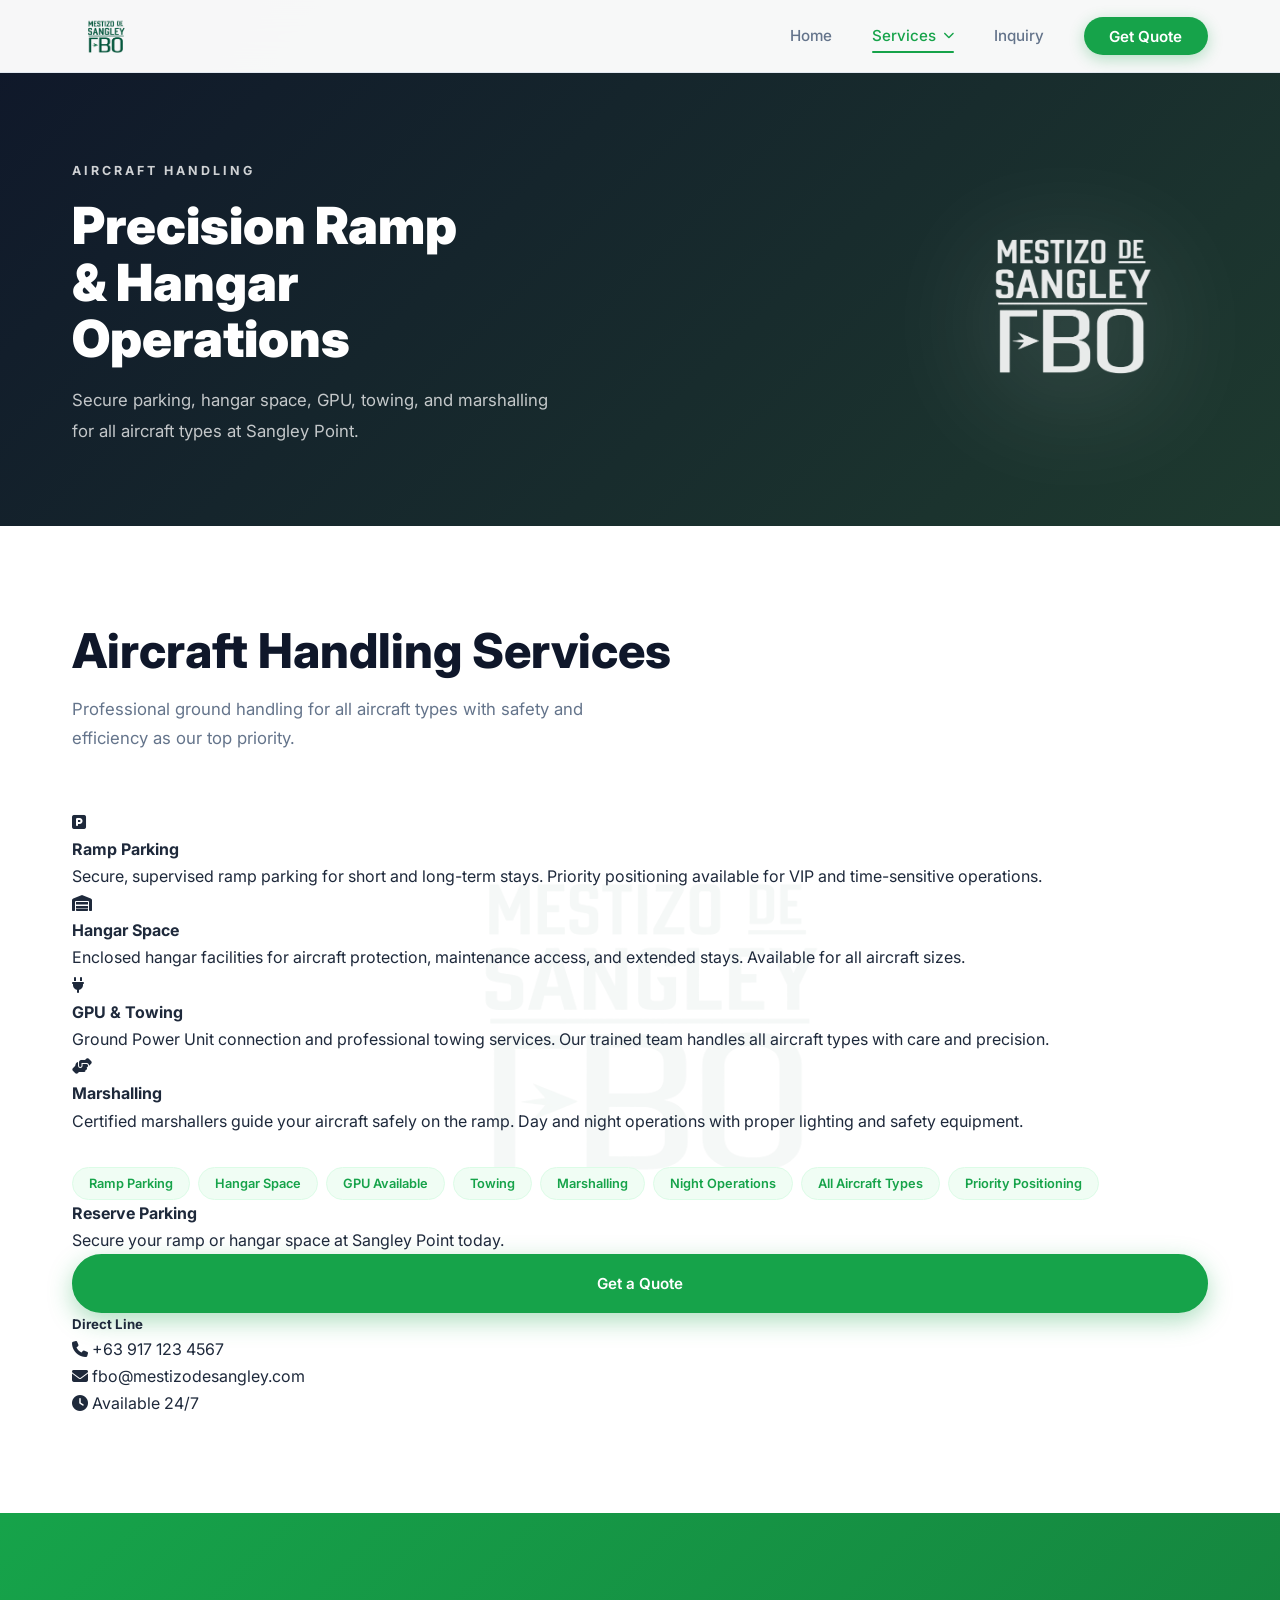
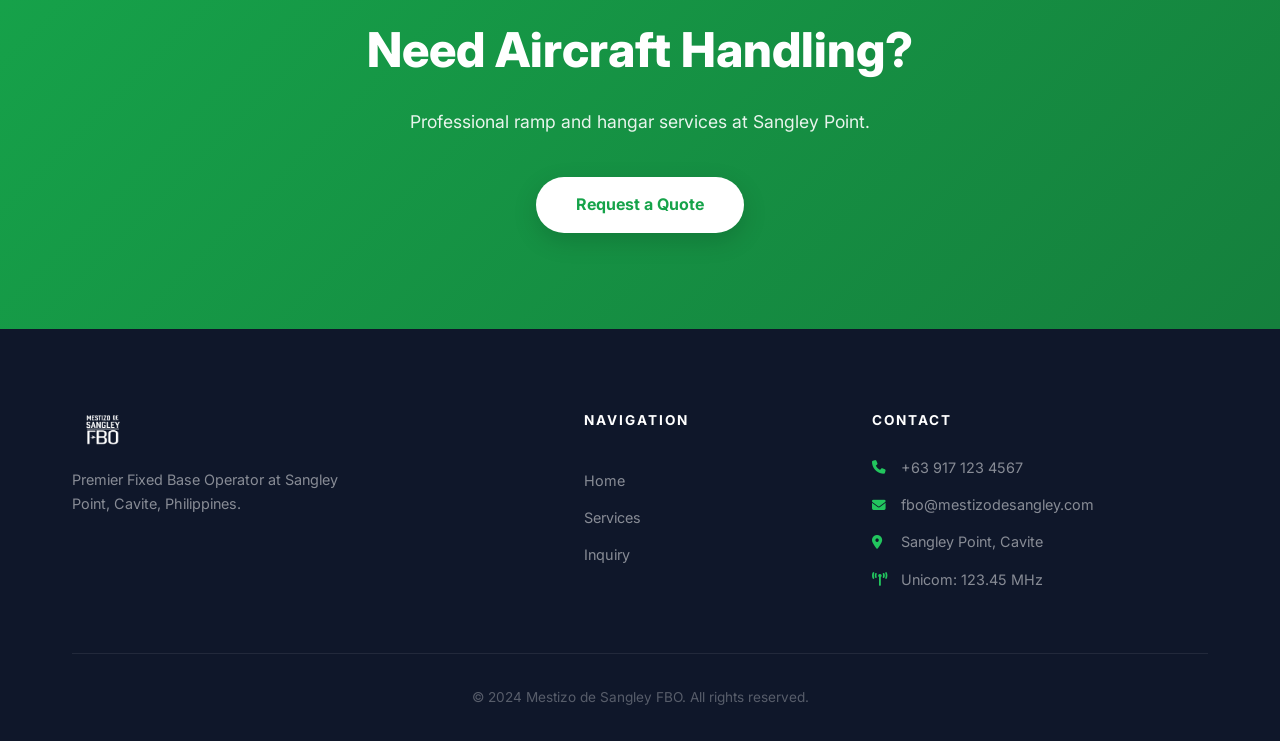
==== commit 029cbb84: "Update aircraft-handling.html" ====
--- a/aircraft-handling.html
+++ b/aircraft-handling.html
@@ -87,96 +87,7 @@
                     <p class="section-sub">Professional ground handling for all aircraft types with safety and efficiency as our top priority.</p>
 
                     <div class="detail-cards">
-                        <!DOCTYPE html>
-<html lang="en">
-<head>
-    <meta charset="UTF-8">
-    <meta name="viewport" content="width=device-width, initial-scale=1.0">
-    <title>Aircraft Handling | Mestizo de Sangley FBO</title>
-    <link rel="stylesheet" href="style.css">
-    <link href="https://fonts.googleapis.com/css2?family=Inter:wght@300;400;500;600;700;800;900&display=swap" rel="stylesheet">
-    <link rel="stylesheet" href="https://cdnjs.cloudflare.com/ajax/libs/font-awesome/6.4.0/css/all.min.css">
-</head>
-<body>
-
-    <nav class="navbar" id="navbar">
-        <div class="nav-inner">
-            <a href="index.html" class="logo">
-                <img src="assets/logo.png" alt="Mestizo de Sangley FBO">
-            </a>
-            <ul class="nav-links">
-                <li><a href="index.html">Home</a></li>
-                <li class="dropdown">
-                    <a href="services.html" class="dropdown-toggle active">
-                        Services <i class="fas fa-chevron-down dropdown-arrow"></i>
-                    </a>
-                    <div class="dropdown-menu">
-                        <a href="fuel-services.html" class="dropdown-item">
-                            <div class="dropdown-icon"><i class="fas fa-gas-pump"></i></div>
-                            <div class="dropdown-text">
-                                <strong>Fuel Services</strong>
-                                <span>Jet A-1 & AVGAS 100LL</span>
-                            </div>
-                        </a>
-                        <a href="aircraft-handling.html" class="dropdown-item">
-                            <div class="dropdown-icon"><i class="fas fa-plane"></i></div>
-                            <div class="dropdown-text">
-                                <strong>Aircraft Handling</strong>
-                                <span>Ramp, hangar & ground ops</span>
-                            </div>
-                        </a>
-                        <a href="vip-concierge.html" class="dropdown-item">
-                            <div class="dropdown-icon"><i class="fas fa-user-tie"></i></div>
-                            <div class="dropdown-text">
-                                <strong>VIP Concierge</strong>
-                                <span>Meet & greet, immigration</span>
-                            </div>
-                        </a>
-                        <a href="ground-handling.html" class="dropdown-item">
-                            <div class="dropdown-icon"><i class="fas fa-car-side"></i></div>
-                            <div class="dropdown-text">
-                                <strong>Ground Handling</strong>
-                                <span>Transport & crew services</span>
-                            </div>
-                        </a>
-                        <div class="dropdown-footer">
-                            <a href="services.html">View All Services →</a>
-                        </div>
-                    </div>
-                </li>
-                <li><a href="inquiry.html">Inquiry</a></li>
-                <li><a href="inquiry.html" class="nav-btn">Get Quote</a></li>
-            </ul>
-            <div class="burger" id="burger">
-                <span></span><span></span><span></span>
-            </div>
-        </div>
-    </nav>
-
-    <section class="page-hero">
-        <div class="container">
-            <div class="page-hero-inner">
-                <div class="page-hero-left">
-                    <div class="section-label white">AIRCRAFT HANDLING</div>
-                    <h1>Precision Ramp<br>& Hangar<br>Operations</h1>
-                    <p>Secure parking, hangar space, GPU, towing, and marshalling for all aircraft types at Sangley Point.</p>
-                </div>
-                <div class="page-hero-right">
-                    <img src="assets/logo.png" alt="Mestizo de Sangley FBO" class="page-hero-logo">
-                </div>
-            </div>
-        </div>
-    </section>
-
-    <section class="section-white logo-bg">
-        <div class="container">
-            <div class="service-detail-grid">
-                <div class="service-detail-main">
-                    <h2 class="section-title">Aircraft Handling Services</h2>
-                    <p class="section-sub">Professional ground handling for all aircraft types with safety and efficiency as our top priority.</p>
-
-                    <div class="detail-cards">
-                                                <div class="detail-card">
+                        <div class="detail-card">
                             <div class="detail-card-icon"><i class="fas fa-parking"></i></div>
                             <h4>Ramp Parking</h4>
                             <p>Secure, supervised ramp parking for short and long-term stays. Priority positioning available for VIP and time-sensitive operations.</p>
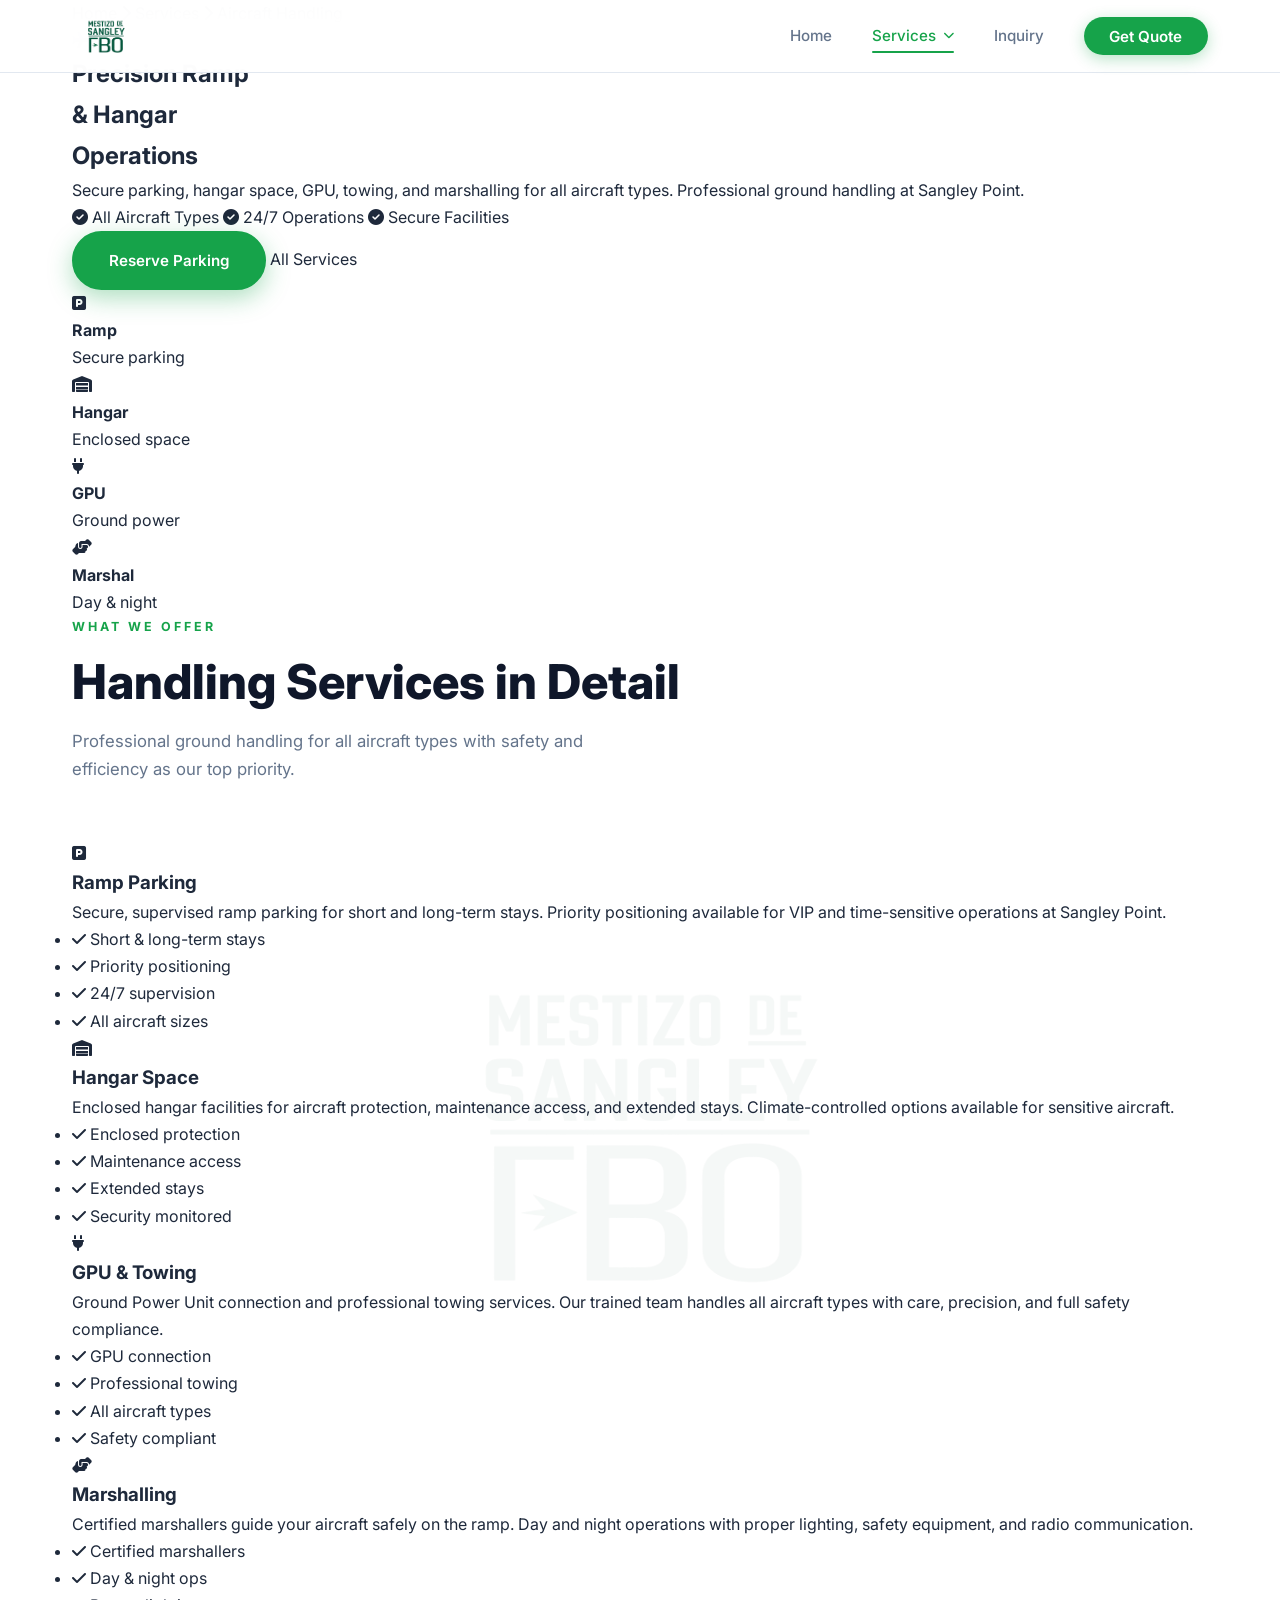
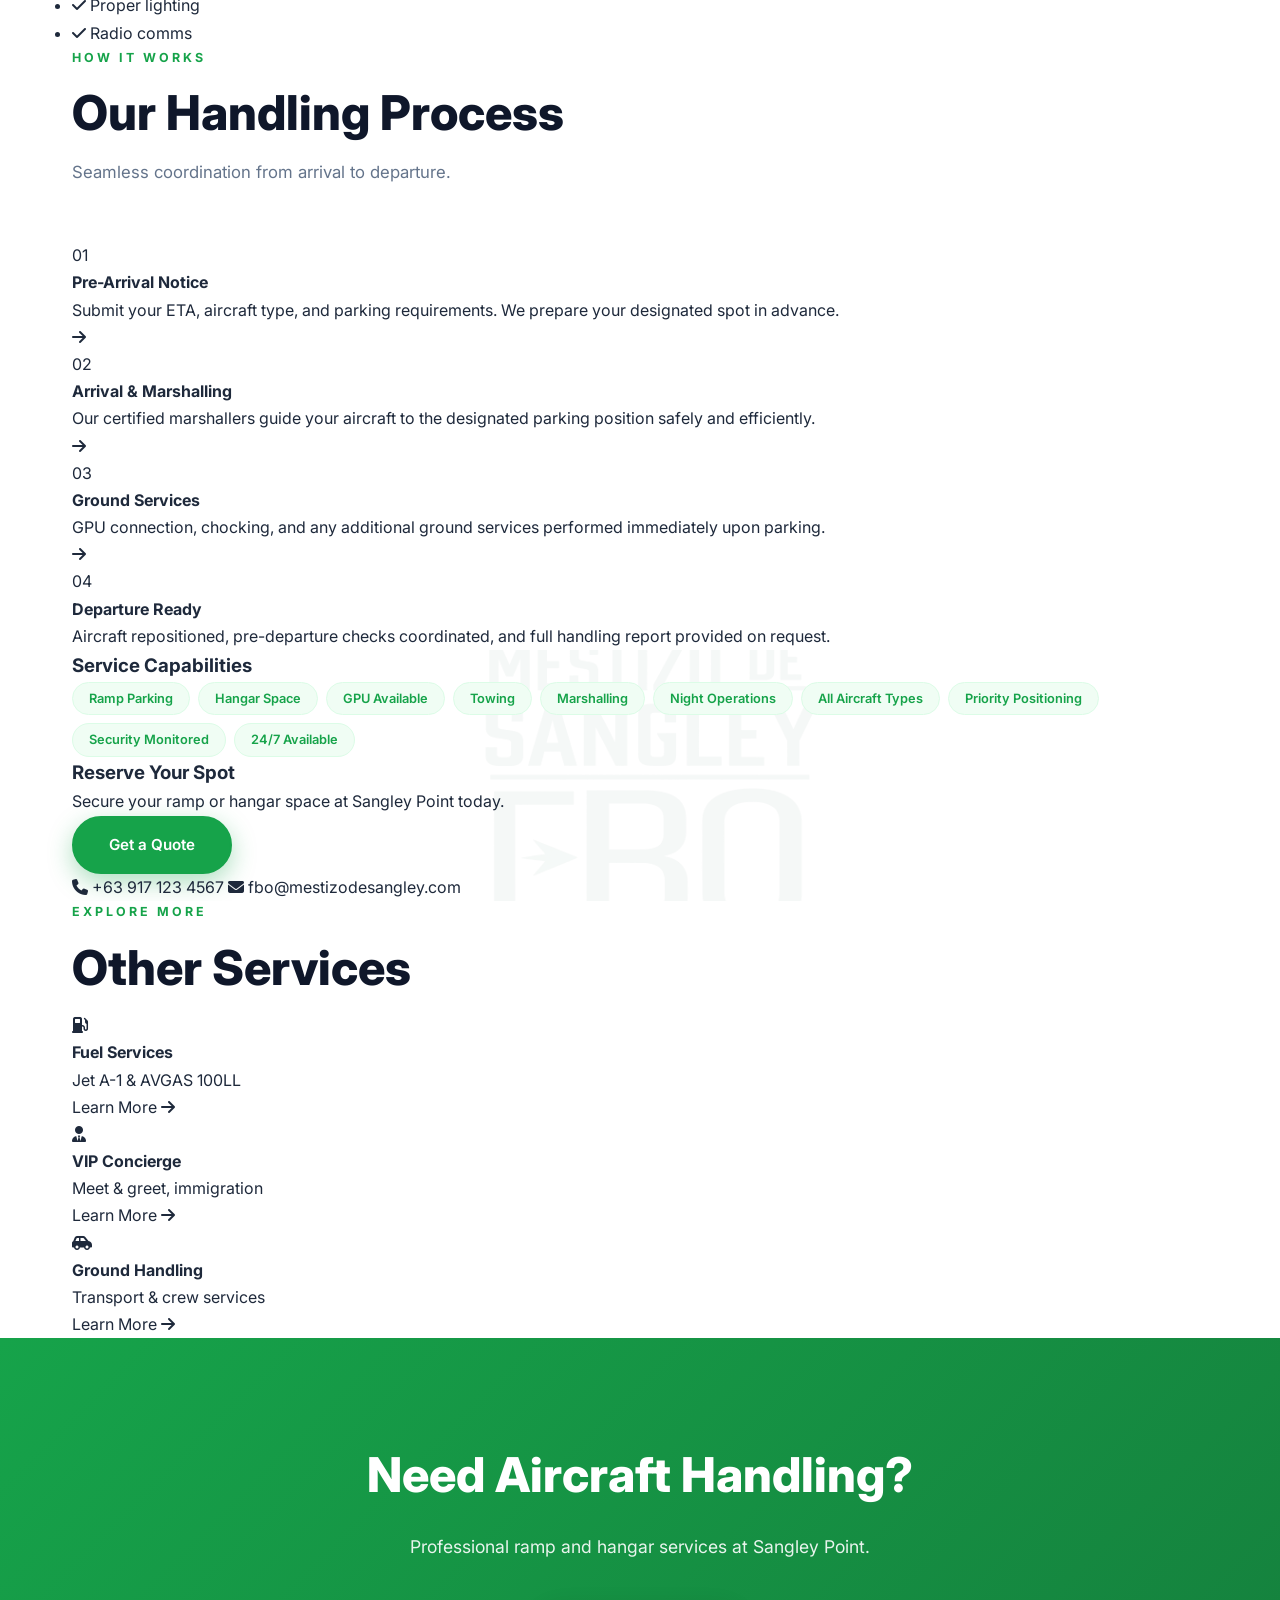
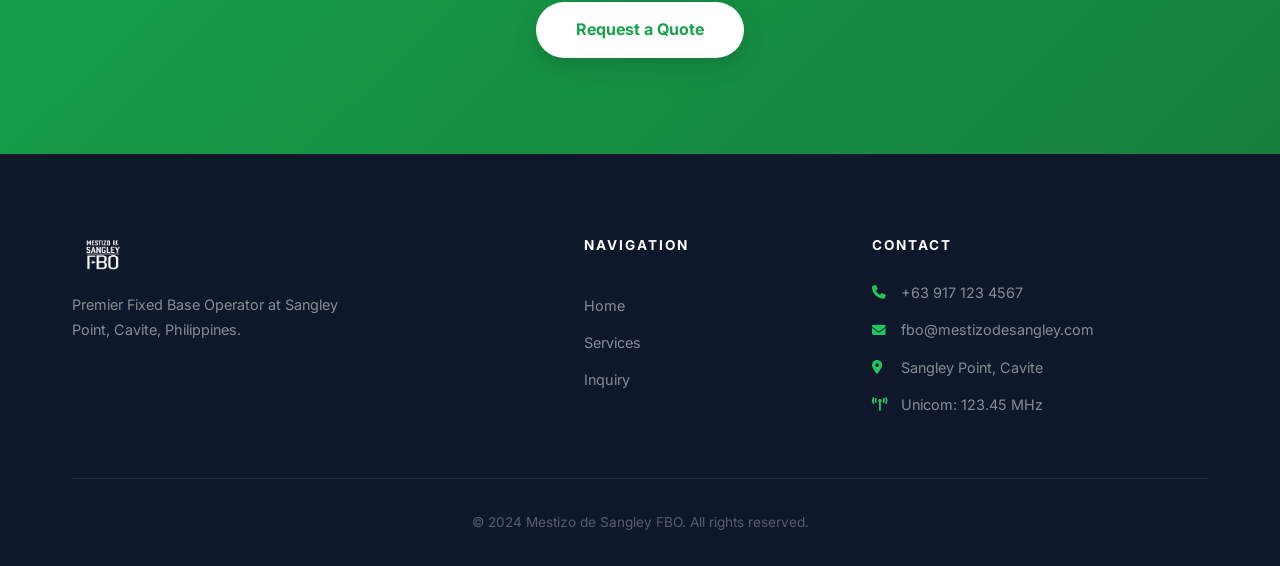
==== commit a4e4ea38: "Update aircraft-handling.html" ====
--- a/aircraft-handling.html
+++ b/aircraft-handling.html
@@ -64,52 +64,180 @@
         </div>
     </nav>
 
-    <section class="page-hero">
-        <div class="container">
-            <div class="page-hero-inner">
-                <div class="page-hero-left">
-                    <div class="section-label white">AIRCRAFT HANDLING</div>
+    <!-- HERO -->
+    <section class="sp-hero handling-hero">
+        <div class="sp-hero-bg"></div>
+        <div class="container">
+            <div class="sp-hero-inner">
+                <div class="sp-hero-left">
+                    <div class="sp-breadcrumb">
+                        <a href="index.html">Home</a>
+                        <i class="fas fa-chevron-right"></i>
+                        <a href="services.html">Services</a>
+                        <i class="fas fa-chevron-right"></i>
+                        <span>Aircraft Handling</span>
+                    </div>
+                    <div class="sp-hero-icon">
+                        <i class="fas fa-plane"></i>
+                    </div>
                     <h1>Precision Ramp<br>& Hangar<br>Operations</h1>
-                    <p>Secure parking, hangar space, GPU, towing, and marshalling for all aircraft types at Sangley Point.</p>
-                </div>
-                <div class="page-hero-right">
-                    <img src="assets/logo.png" alt="Mestizo de Sangley FBO" class="page-hero-logo">
-                </div>
-            </div>
-        </div>
-    </section>
-
-    <section class="section-white logo-bg">
-        <div class="container">
-            <div class="service-detail-grid">
-                <div class="service-detail-main">
-                    <h2 class="section-title">Aircraft Handling Services</h2>
-                    <p class="section-sub">Professional ground handling for all aircraft types with safety and efficiency as our top priority.</p>
-
-                    <div class="detail-cards">
-                        <div class="detail-card">
-                            <div class="detail-card-icon"><i class="fas fa-parking"></i></div>
-                            <h4>Ramp Parking</h4>
-                            <p>Secure, supervised ramp parking for short and long-term stays. Priority positioning available for VIP and time-sensitive operations.</p>
+                    <p>Secure parking, hangar space, GPU, towing, and marshalling for all aircraft types. Professional ground handling at Sangley Point.</p>
+                    <div class="sp-hero-badges">
+                        <span><i class="fas fa-check-circle"></i> All Aircraft Types</span>
+                        <span><i class="fas fa-check-circle"></i> 24/7 Operations</span>
+                        <span><i class="fas fa-check-circle"></i> Secure Facilities</span>
+                    </div>
+                    <div class="sp-hero-btns">
+                        <a href="inquiry.html" class="btn-green">Reserve Parking</a>
+                        <a href="services.html" class="btn-outline-dark">All Services</a>
+                    </div>
+                </div>
+                <div class="sp-hero-right">
+                    <div class="sp-hero-card">
+                        <div class="sp-stat-grid">
+                            <div class="sp-stat">
+                                <i class="fas fa-parking"></i>
+                                <h4>Ramp</h4>
+                                <p>Secure parking</p>
+                            </div>
+                            <div class="sp-stat">
+                                <i class="fas fa-warehouse"></i>
+                                <h4>Hangar</h4>
+                                <p>Enclosed space</p>
+                            </div>
+                            <div class="sp-stat">
+                                <i class="fas fa-plug"></i>
+                                <h4>GPU</h4>
+                                <p>Ground power</p>
+                            </div>
+                            <div class="sp-stat">
+                                <i class="fas fa-hands-helping"></i>
+                                <h4>Marshal</h4>
+                                <p>Day & night</p>
+                            </div>
                         </div>
-                        <div class="detail-card">
-                            <div class="detail-card-icon"><i class="fas fa-warehouse"></i></div>
-                            <h4>Hangar Space</h4>
-                            <p>Enclosed hangar facilities for aircraft protection, maintenance access, and extended stays. Available for all aircraft sizes.</p>
-                        </div>
-                        <div class="detail-card">
-                            <div class="detail-card-icon"><i class="fas fa-plug"></i></div>
-                            <h4>GPU & Towing</h4>
-                            <p>Ground Power Unit connection and professional towing services. Our trained team handles all aircraft types with care and precision.</p>
-                        </div>
-                        <div class="detail-card">
-                            <div class="detail-card-icon"><i class="fas fa-hands-helping"></i></div>
-                            <h4>Marshalling</h4>
-                            <p>Certified marshallers guide your aircraft safely on the ramp. Day and night operations with proper lighting and safety equipment.</p>
-                        </div>
-                    </div>
-
-                    <div class="service-tags" style="margin-top: 2rem;">
+                    </div>
+                </div>
+            </div>
+        </div>
+    </section>
+
+    <!-- WHAT WE OFFER -->
+    <section class="sp-section logo-bg">
+        <div class="container">
+            <div class="sp-section-header">
+                <div class="section-label">WHAT WE OFFER</div>
+                <h2 class="section-title">Handling Services in Detail</h2>
+                <p class="section-sub">Professional ground handling for all aircraft types with safety and efficiency as our top priority.</p>
+            </div>
+            <div class="sp-cards-grid">
+                <div class="sp-card">
+                    <div class="sp-card-top">
+                        <div class="sp-card-icon"><i class="fas fa-parking"></i></div>
+                        <h3>Ramp Parking</h3>
+                    </div>
+                    <p>Secure, supervised ramp parking for short and long-term stays. Priority positioning available for VIP and time-sensitive operations at Sangley Point.</p>
+                    <ul class="sp-list">
+                        <li><i class="fas fa-check"></i> Short & long-term stays</li>
+                        <li><i class="fas fa-check"></i> Priority positioning</li>
+                        <li><i class="fas fa-check"></i> 24/7 supervision</li>
+                        <li><i class="fas fa-check"></i> All aircraft sizes</li>
+                    </ul>
+                </div>
+                <div class="sp-card">
+                    <div class="sp-card-top">
+                        <div class="sp-card-icon"><i class="fas fa-warehouse"></i></div>
+                        <h3>Hangar Space</h3>
+                    </div>
+                    <p>Enclosed hangar facilities for aircraft protection, maintenance access, and extended stays. Climate-controlled options available for sensitive aircraft.</p>
+                    <ul class="sp-list">
+                        <li><i class="fas fa-check"></i> Enclosed protection</li>
+                        <li><i class="fas fa-check"></i> Maintenance access</li>
+                        <li><i class="fas fa-check"></i> Extended stays</li>
+                        <li><i class="fas fa-check"></i> Security monitored</li>
+                    </ul>
+                </div>
+                <div class="sp-card">
+                    <div class="sp-card-top">
+                        <div class="sp-card-icon"><i class="fas fa-plug"></i></div>
+                        <h3>GPU & Towing</h3>
+                    </div>
+                    <p>Ground Power Unit connection and professional towing services. Our trained team handles all aircraft types with care, precision, and full safety compliance.</p>
+                    <ul class="sp-list">
+                        <li><i class="fas fa-check"></i> GPU connection</li>
+                        <li><i class="fas fa-check"></i> Professional towing</li>
+                        <li><i class="fas fa-check"></i> All aircraft types</li>
+                        <li><i class="fas fa-check"></i> Safety compliant</li>
+                    </ul>
+                </div>
+                <div class="sp-card">
+                    <div class="sp-card-top">
+                        <div class="sp-card-icon"><i class="fas fa-hands-helping"></i></div>
+                        <h3>Marshalling</h3>
+                    </div>
+                    <p>Certified marshallers guide your aircraft safely on the ramp. Day and night operations with proper lighting, safety equipment, and radio communication.</p>
+                    <ul class="sp-list">
+                        <li><i class="fas fa-check"></i> Certified marshallers</li>
+                        <li><i class="fas fa-check"></i> Day & night ops</li>
+                        <li><i class="fas fa-check"></i> Proper lighting</li>
+                        <li><i class="fas fa-check"></i> Radio comms</li>
+                    </ul>
+                </div>
+            </div>
+        </div>
+    </section>
+
+    <!-- PROCESS -->
+    <section class="sp-process">
+        <div class="container">
+            <div class="sp-section-header">
+                <div class="section-label">HOW IT WORKS</div>
+                <h2 class="section-title">Our Handling Process</h2>
+                <p class="section-sub">Seamless coordination from arrival to departure.</p>
+            </div>
+            <div class="sp-process-steps">
+                <div class="sp-step">
+                    <div class="sp-step-num">01</div>
+                    <div class="sp-step-content">
+                        <h4>Pre-Arrival Notice</h4>
+                        <p>Submit your ETA, aircraft type, and parking requirements. We prepare your designated spot in advance.</p>
+                    </div>
+                </div>
+                <div class="sp-step-arrow"><i class="fas fa-arrow-right"></i></div>
+                <div class="sp-step">
+                    <div class="sp-step-num">02</div>
+                    <div class="sp-step-content">
+                        <h4>Arrival & Marshalling</h4>
+                        <p>Our certified marshallers guide your aircraft to the designated parking position safely and efficiently.</p>
+                    </div>
+                </div>
+                <div class="sp-step-arrow"><i class="fas fa-arrow-right"></i></div>
+                <div class="sp-step">
+                    <div class="sp-step-num">03</div>
+                    <div class="sp-step-content">
+                        <h4>Ground Services</h4>
+                        <p>GPU connection, chocking, and any additional ground services performed immediately upon parking.</p>
+                    </div>
+                </div>
+                <div class="sp-step-arrow"><i class="fas fa-arrow-right"></i></div>
+                <div class="sp-step">
+                    <div class="sp-step-num">04</div>
+                    <div class="sp-step-content">
+                        <h4>Departure Ready</h4>
+                        <p>Aircraft repositioned, pre-departure checks coordinated, and full handling report provided on request.</p>
+                    </div>
+                </div>
+            </div>
+        </div>
+    </section>
+
+    <!-- TAGS + CTA -->
+    <section class="sp-tags-section logo-bg">
+        <div class="container">
+            <div class="sp-tags-inner">
+                <div>
+                    <h3>Service Capabilities</h3>
+                    <div class="service-tags large">
                         <span>Ramp Parking</span>
                         <span>Hangar Space</span>
                         <span>GPU Available</span>
@@ -118,22 +246,47 @@
                         <span>Night Operations</span>
                         <span>All Aircraft Types</span>
                         <span>Priority Positioning</span>
-                    </div>
-                </div>
-
-                <div class="service-detail-sidebar">
-                    <div class="sidebar-cta">
-                        <h4>Reserve Parking</h4>
-                        <p>Secure your ramp or hangar space at Sangley Point today.</p>
-                        <a href="inquiry.html" class="btn-green" style="width:100%; text-align:center; display:block;">Get a Quote</a>
-                    </div>
-                    <div class="sidebar-contact">
-                        <h5>Direct Line</h5>
-                        <p><i class="fas fa-phone"></i> +63 917 123 4567</p>
-                        <p><i class="fas fa-envelope"></i> fbo@mestizodesangley.com</p>
-                        <p><i class="fas fa-clock"></i> Available 24/7</p>
-                    </div>
-                </div>
+                        <span>Security Monitored</span>
+                        <span>24/7 Available</span>
+                    </div>
+                </div>
+                <div class="sp-inline-cta">
+                    <h3>Reserve Your Spot</h3>
+                    <p>Secure your ramp or hangar space at Sangley Point today.</p>
+                    <a href="inquiry.html" class="btn-green">Get a Quote</a>
+                    <div class="sp-contact-quick">
+                        <a href="tel:+639171234567"><i class="fas fa-phone"></i> +63 917 123 4567</a>
+                        <a href="mailto:fbo@mestizodesangley.com"><i class="fas fa-envelope"></i> fbo@mestizodesangley.com</a>
+                    </div>
+                </div>
+            </div>
+        </div>
+    </section>
+
+    <!-- OTHER SERVICES -->
+    <section class="sp-other-services">
+        <div class="container">
+            <div class="section-label">EXPLORE MORE</div>
+            <h2 class="section-title">Other Services</h2>
+            <div class="sp-other-grid">
+                <a href="fuel-services.html" class="sp-other-card">
+                    <div class="sp-other-icon"><i class="fas fa-gas-pump"></i></div>
+                    <h4>Fuel Services</h4>
+                    <p>Jet A-1 & AVGAS 100LL</p>
+                    <span class="sp-other-link">Learn More <i class="fas fa-arrow-right"></i></span>
+                </a>
+                <a href="vip-concierge.html" class="sp-other-card">
+                    <div class="sp-other-icon"><i class="fas fa-user-tie"></i></div>
+                    <h4>VIP Concierge</h4>
+                    <p>Meet & greet, immigration</p>
+                    <span class="sp-other-link">Learn More <i class="fas fa-arrow-right"></i></span>
+                </a>
+                <a href="ground-handling.html" class="sp-other-card">
+                    <div class="sp-other-icon"><i class="fas fa-car-side"></i></div>
+                    <h4>Ground Handling</h4>
+                    <p>Transport & crew services</p>
+                    <span class="sp-other-link">Learn More <i class="fas fa-arrow-right"></i></span>
+                </a>
             </div>
         </div>
     </section>
--- a/style.css
+++ b/style.css
@@ -1298,28 +1298,48 @@
     transform: rotate(180deg);
 }
 
+/* KEY FIX: padding-top bridges the gap between
+   the nav link and the dropdown so mouse
+   doesn't leave the hover zone */
 .dropdown-menu {
     position: absolute;
-    top: calc(100% + 16px);
+    top: 100%;
     left: 50%;
-    transform: translateX(-50%) translateY(-8px);
+    transform: translateX(-50%) translateY(0);
     width: 320px;
     background: var(--white);
     border-radius: 20px;
     box-shadow: 0 20px 60px rgba(0,0,0,0.12), 0 0 0 1px rgba(0,0,0,0.05);
     padding: 0.8rem;
+    padding-top: 1.5rem;
     opacity: 0;
     visibility: hidden;
-    transition: all 0.3s cubic-bezier(0.16, 1, 0.3, 1);
+    transition: opacity 0.2s ease, visibility 0.2s ease, transform 0.2s ease;
     z-index: 1000;
     pointer-events: none;
+
+    /* This moves it up so it overlaps slightly
+       with the nav item — no gap at all */
+    margin-top: -8px;
+}
+
+/* Invisible bridge fills the gap between
+   nav link and dropdown menu */
+.dropdown-menu::after {
+    content: '';
+    position: absolute;
+    top: -16px;
+    left: 0;
+    right: 0;
+    height: 16px;
+    background: transparent;
 }
 
 /* Arrow pointer on dropdown */
 .dropdown-menu::before {
     content: '';
     position: absolute;
-    top: -6px;
+    top: 6px;
     left: 50%;
     transform: translateX(-50%) rotate(45deg);
     width: 12px;
@@ -1327,13 +1347,14 @@
     background: var(--white);
     border-radius: 2px;
     box-shadow: -2px -2px 5px rgba(0,0,0,0.04);
+    z-index: -1;
 }
 
 .dropdown:hover .dropdown-menu {
     opacity: 1;
     visibility: visible;
+    pointer-events: all;
     transform: translateX(-50%) translateY(0);
-    pointer-events: all;
 }
 
 .dropdown-item {
@@ -1410,6 +1431,41 @@
     letter-spacing: 0.3px;
 }
 
+/* ================================
+   MOBILE DROPDOWN
+================================ */
+@media (max-width: 768px) {
+    .dropdown-menu {
+        position: static;
+        transform: none;
+        width: 100%;
+        box-shadow: none;
+        border: 1px solid var(--border);
+        border-radius: 12px;
+        opacity: 1;
+        visibility: visible;
+        pointer-events: all;
+        display: none;
+        margin-top: 0.5rem;
+        padding-top: 0.8rem;
+    }
+
+    .dropdown-menu::after {
+        display: none;
+    }
+
+    .dropdown-menu::before {
+        display: none;
+    }
+
+    .dropdown.open .dropdown-menu {
+        display: block;
+    }
+
+    .dropdown.open .dropdown-arrow {
+        transform: rotate(180deg);
+    }
+}
 /* ================================
    LOGO BACKGROUND WATERMARK
 ================================ */
@@ -1476,3 +1532,174 @@
     }
 }
 
+/* ================================
+   SERVICE DETAIL PAGES
+================================ */
+.service-detail-grid {
+    display: grid;
+    grid-template-columns: 1fr 320px;
+    gap: 3rem;
+    align-items: start;
+}
+
+.service-detail-main {
+    min-width: 0;
+}
+
+.detail-cards {
+    display: grid;
+    grid-template-columns: repeat(2, 1fr);
+    gap: 1.5rem;
+    margin-top: 2.5rem;
+}
+
+.detail-card {
+    background: var(--white);
+    border: 1px solid var(--border);
+    border-radius: var(--radius-lg);
+    padding: 2rem;
+    transition: var(--transition);
+    position: relative;
+    overflow: hidden;
+}
+
+.detail-card::before {
+    content: '';
+    position: absolute;
+    top: 0;
+    left: 0;
+    right: 0;
+    height: 3px;
+    background: linear-gradient(90deg, var(--green), var(--green-light));
+    transform: scaleX(0);
+    transition: var(--transition);
+}
+
+.detail-card:hover::before {
+    transform: scaleX(1);
+}
+
+.detail-card:hover {
+    transform: translateY(-6px);
+    box-shadow: var(--shadow-lg);
+    border-color: var(--green-border);
+}
+
+.detail-card-icon {
+    width: 52px;
+    height: 52px;
+    background: var(--green-pale);
+    border-radius: var(--radius);
+    display: flex;
+    align-items: center;
+    justify-content: center;
+    font-size: 1.3rem;
+    color: var(--green);
+    margin-bottom: 1.2rem;
+    transition: var(--transition);
+}
+
+.detail-card:hover .detail-card-icon {
+    background: var(--green);
+    color: var(--white);
+}
+
+.detail-card h4 {
+    font-size: 1.05rem;
+    font-weight: 700;
+    color: var(--dark);
+    margin-bottom: 0.6rem;
+}
+
+.detail-card p {
+    font-size: 0.92rem;
+    color: var(--muted);
+    line-height: 1.7;
+}
+
+/* SIDEBAR */
+.service-detail-sidebar {
+    position: sticky;
+    top: 100px;
+    display: flex;
+    flex-direction: column;
+    gap: 1.5rem;
+}
+
+.sidebar-cta {
+    background: var(--dark);
+    border-radius: var(--radius-lg);
+    padding: 2rem;
+    color: var(--white);
+}
+
+.sidebar-cta h4 {
+    font-size: 1.2rem;
+    font-weight: 700;
+    color: var(--white);
+    margin-bottom: 0.6rem;
+}
+
+.sidebar-cta p {
+    font-size: 0.9rem;
+    color: rgba(255,255,255,0.65);
+    margin-bottom: 1.5rem;
+    line-height: 1.6;
+}
+
+.sidebar-contact {
+    background: var(--white);
+    border: 1px solid var(--border);
+    border-radius: var(--radius-lg);
+    padding: 1.8rem;
+}
+
+.sidebar-contact h5 {
+    font-size: 0.8rem;
+    font-weight: 700;
+    text-transform: uppercase;
+    letter-spacing: 2px;
+    color: var(--dark);
+    margin-bottom: 1.2rem;
+}
+
+.sidebar-contact p {
+    display: flex;
+    align-items: center;
+    gap: 0.8rem;
+    font-size: 0.9rem;
+    color: var(--muted);
+    margin-bottom: 0.7rem;
+}
+
+.sidebar-contact i {
+    color: var(--green);
+    width: 16px;
+    font-size: 0.85rem;
+}
+
+/* ================================
+   RESPONSIVE - SERVICE DETAIL
+================================ */
+@media (max-width: 1024px) {
+    .service-detail-grid {
+        grid-template-columns: 1fr;
+    }
+
+    .service-detail-sidebar {
+        position: static;
+        display: grid;
+        grid-template-columns: 1fr 1fr;
+        gap: 1.5rem;
+    }
+}
+
+@media (max-width: 768px) {
+    .detail-cards {
+        grid-template-columns: 1fr;
+    }
+
+    .service-detail-sidebar {
+        grid-template-columns: 1fr;
+    }
+}
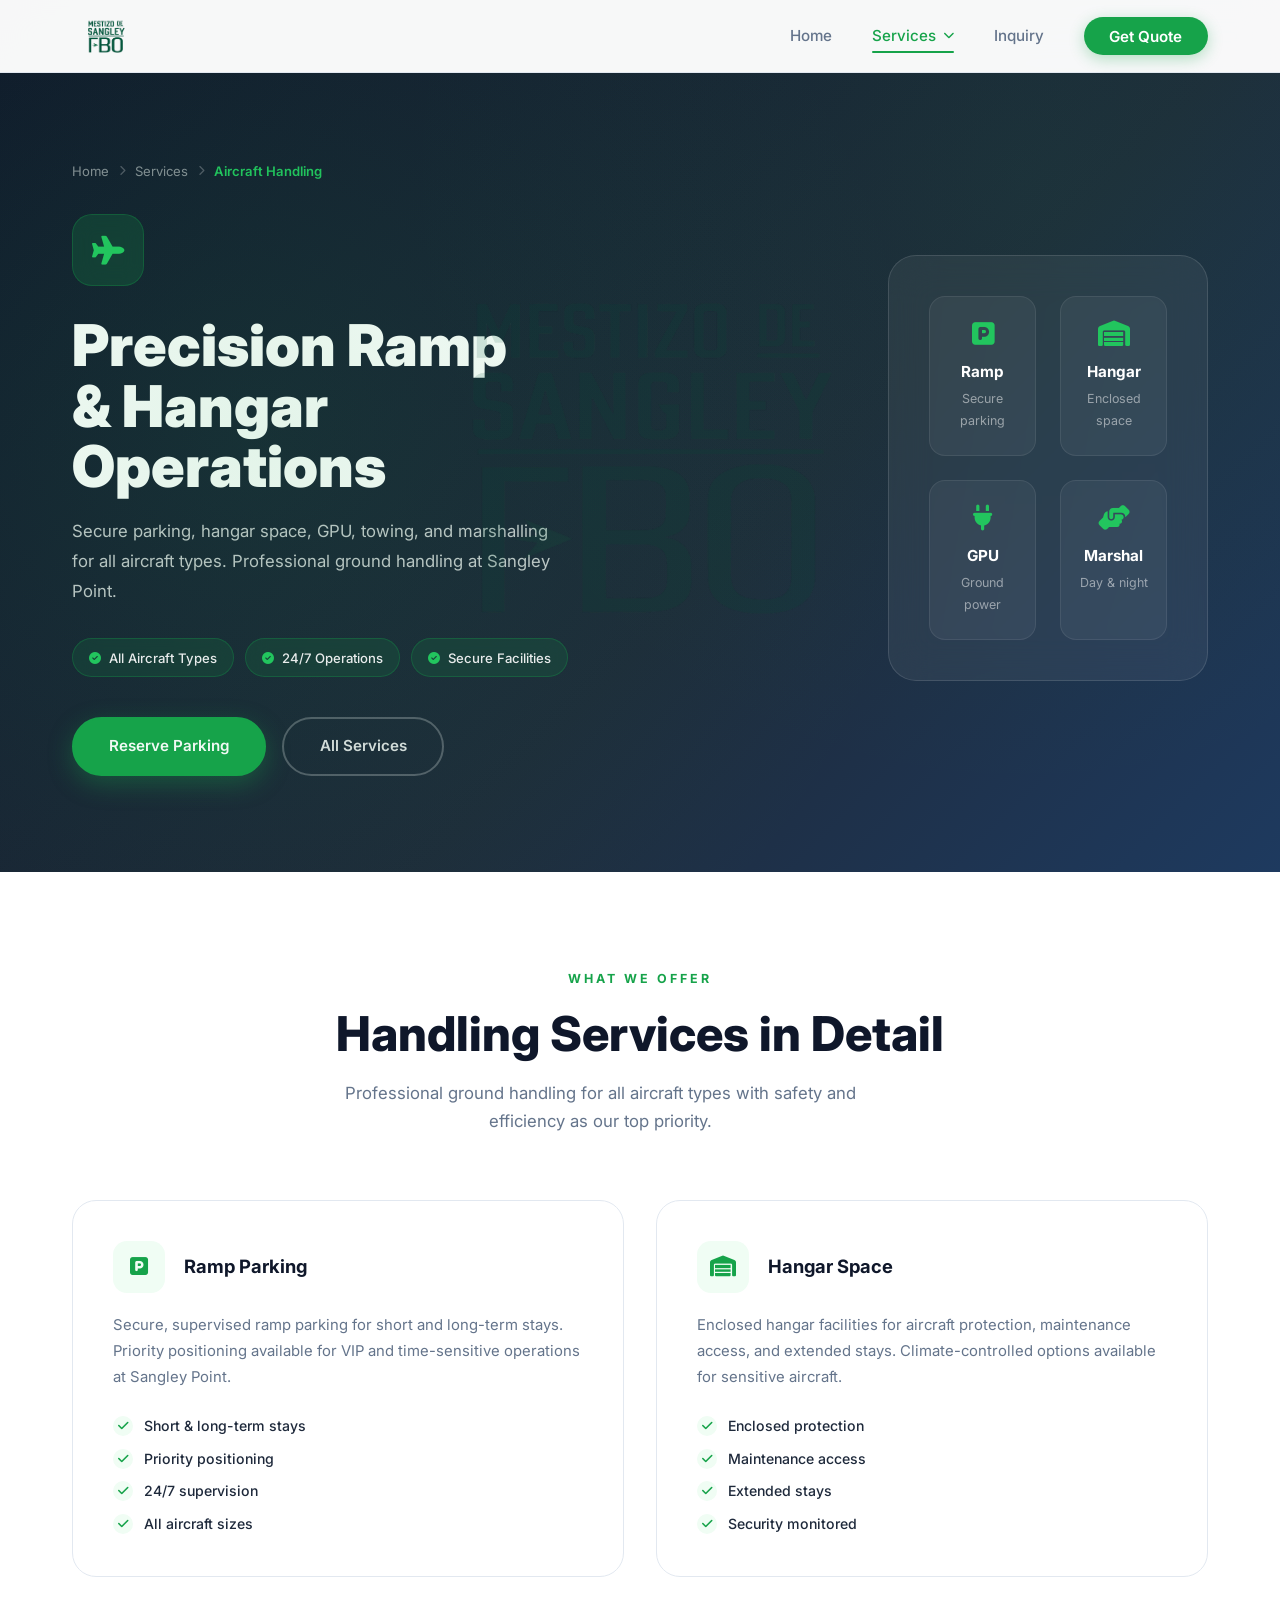
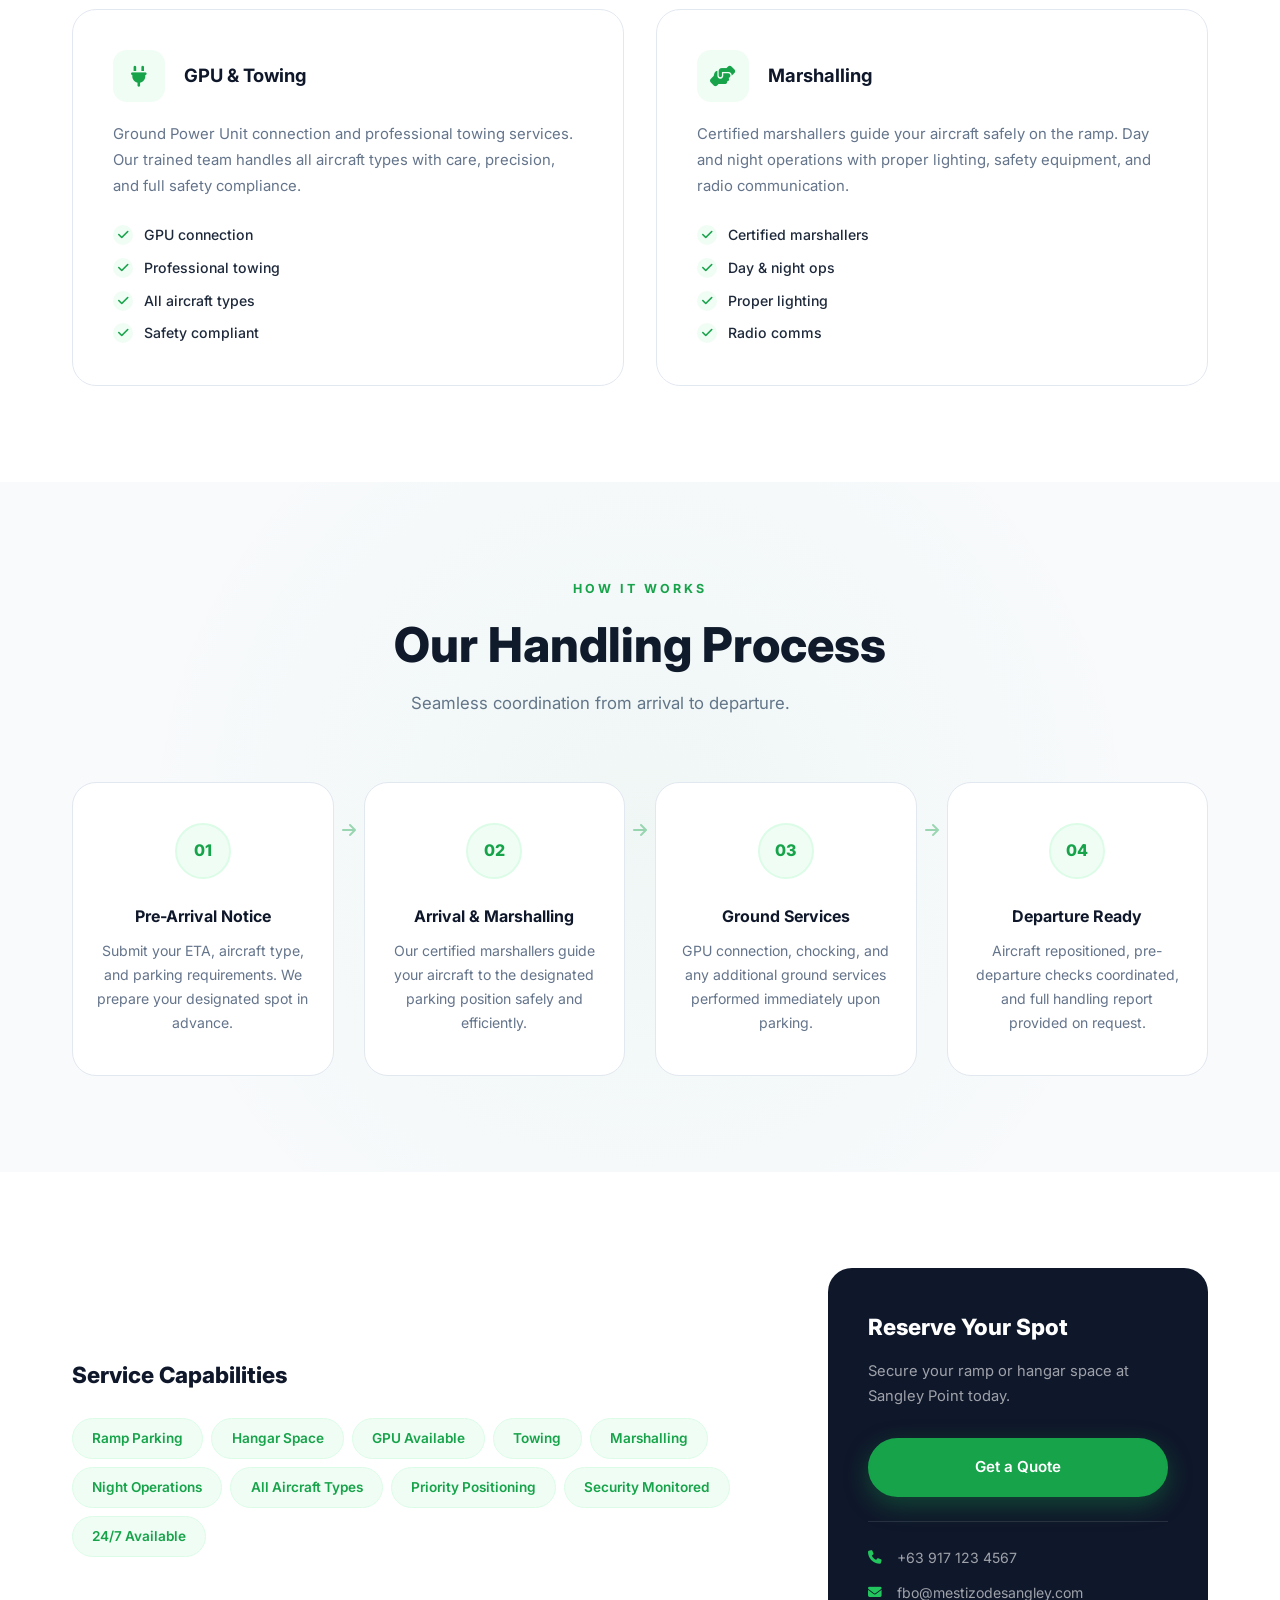
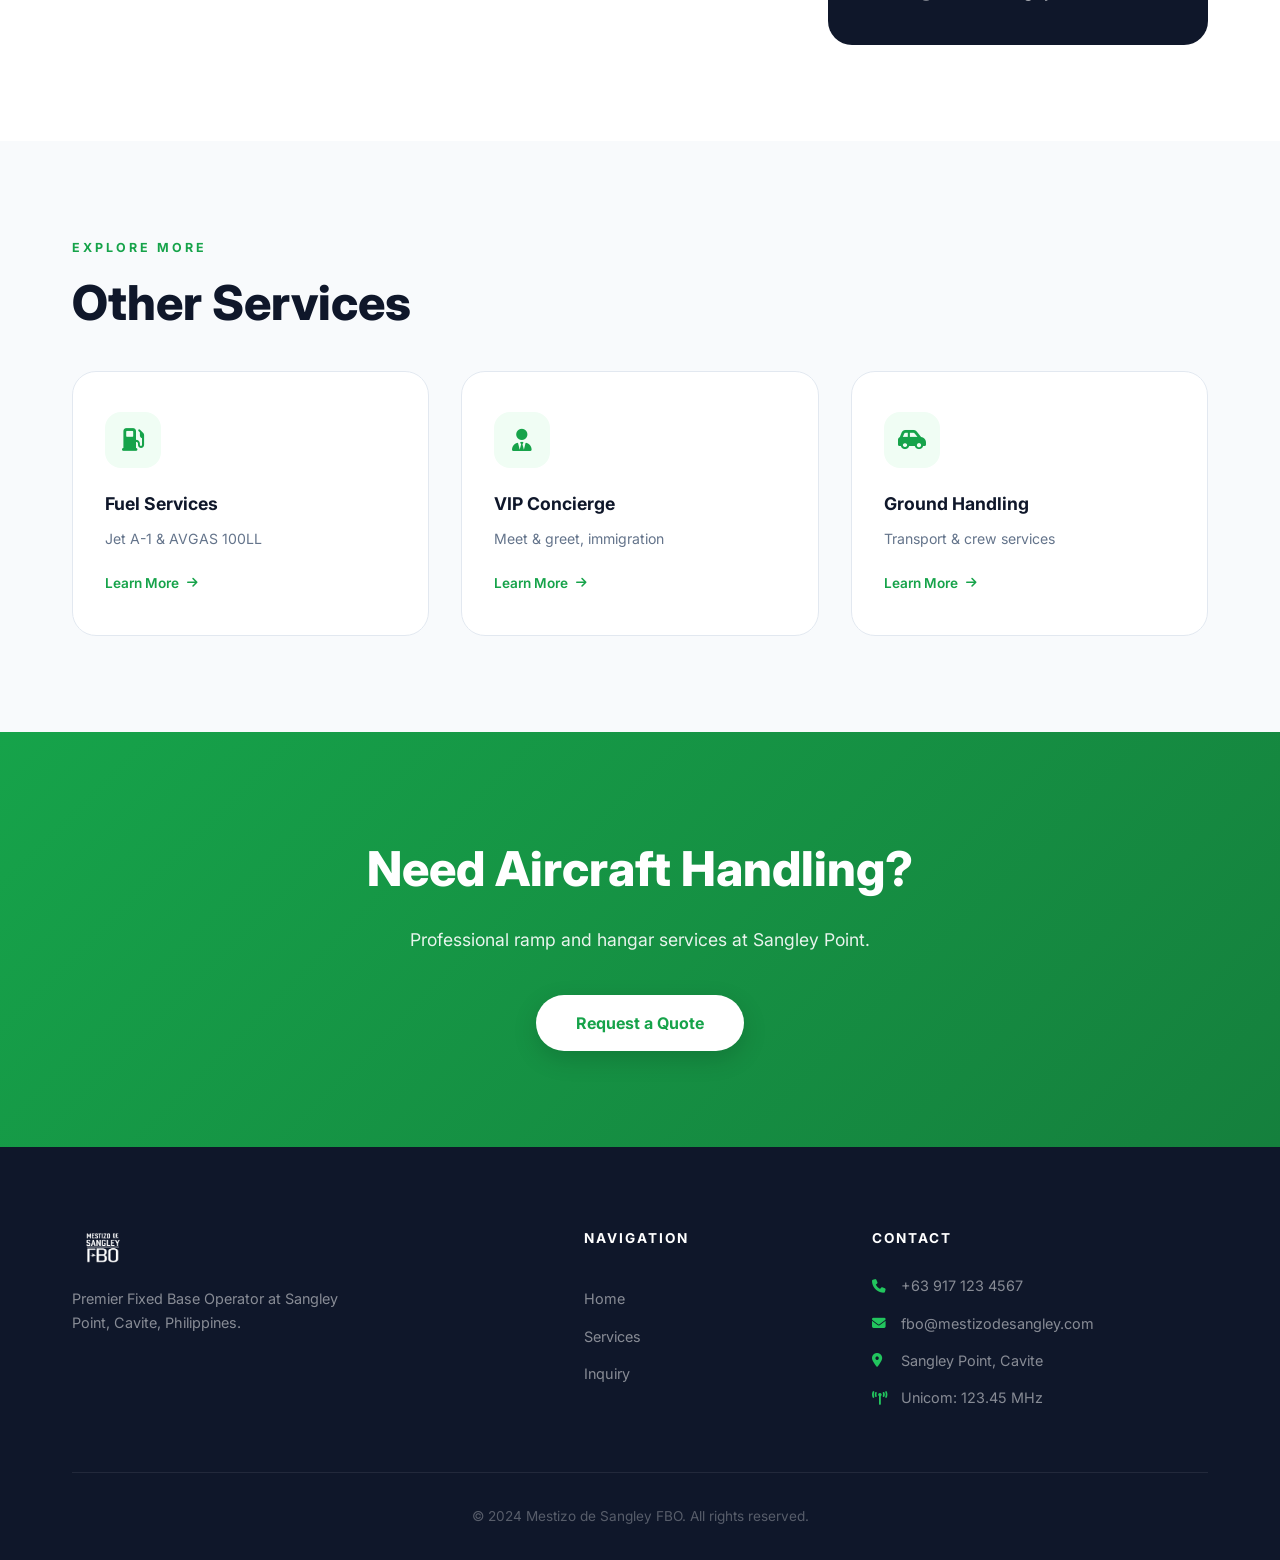
==== commit eb829c37: "Update aircraft-handling.html" ====
--- a/aircraft-handling.html
+++ b/aircraft-handling.html
@@ -4,6 +4,10 @@
     <meta charset="UTF-8">
     <meta name="viewport" content="width=device-width, initial-scale=1.0">
     <title>Aircraft Handling | Mestizo de Sangley FBO</title>
+    <!-- Add these lines inside <head>, after <meta viewport> -->
+<link rel="icon" type="image/png" href="assets/logo.png">
+<link rel="apple-touch-icon" href="assets/logo.png">
+<link rel="shortcut icon" href="assets/logo.png">
     <link rel="stylesheet" href="style.css">
     <link href="https://fonts.googleapis.com/css2?family=Inter:wght@300;400;500;600;700;800;900&display=swap" rel="stylesheet">
     <link rel="stylesheet" href="https://cdnjs.cloudflare.com/ajax/libs/font-awesome/6.4.0/css/all.min.css">
--- a/style.css
+++ b/style.css
@@ -1467,26 +1467,25 @@
     }
 }
 /* ================================
-   LOGO BACKGROUND WATERMARK
+   LOGO BACKGROUND WATERMARK - FIXED
 ================================ */
 .logo-bg {
     position: relative;
-    overflow: hidden;
 }
 
 .logo-bg::before {
     content: '';
-    position: absolute;
+    position: fixed;
     top: 50%;
     left: 50%;
     transform: translate(-50%, -50%);
-    width: 600px;
-    height: 600px;
+    width: 650px;
+    height: 650px;
     background-image: url('assets/logo.png');
     background-repeat: no-repeat;
     background-position: center;
     background-size: contain;
-    opacity: 0.04;
+    opacity: 0.07;
     pointer-events: none;
     z-index: 0;
 }
@@ -1496,9 +1495,8 @@
     z-index: 1;
 }
 
-/* Apply logo-bg to section-gray too */
 .section-gray.logo-bg::before {
-    opacity: 0.035;
+    opacity: 0.07;
 }
 
 /* ================================
@@ -1703,3 +1701,784 @@
         grid-template-columns: 1fr;
     }
 }
+/* ================================
+   SERVICE PAGES - SP STYLES
+================================ */
+
+/* HERO */
+.sp-hero {
+    position: relative;
+    padding: 10rem 0 6rem;
+    overflow: hidden;
+    background: linear-gradient(135deg, var(--dark) 0%, #1a2e1f 100%);
+    color: var(--white);
+}
+
+.fuel-hero     { background: linear-gradient(135deg, #0f172a 0%, #1a2e1f 60%, #14532d 100%); }
+.handling-hero { background: linear-gradient(135deg, #0f172a 0%, #1e2a3a 60%, #1e3a5f 100%); }
+.vip-hero      { background: linear-gradient(135deg, #0f172a 0%, #2a1a2e 60%, #4a1942 100%); }
+.ground-hero   { background: linear-gradient(135deg, #0f172a 0%, #1a2a1a 60%, #1a3a1a 100%); }
+
+.sp-hero-bg {
+    position: absolute;
+    inset: 0;
+    background-image: radial-gradient(circle at 20% 50%, rgba(22,163,74,0.12) 0%, transparent 60%),
+                      radial-gradient(circle at 80% 20%, rgba(22,163,74,0.08) 0%, transparent 50%);
+    pointer-events: none;
+}
+
+.sp-hero-inner {
+    display: flex;
+    align-items: center;
+    justify-content: space-between;
+    gap: 4rem;
+}
+
+.sp-hero-left {
+    flex: 1;
+    max-width: 580px;
+}
+
+.sp-breadcrumb {
+    display: flex;
+    align-items: center;
+    gap: 0.6rem;
+    margin-bottom: 2rem;
+    font-size: 0.82rem;
+    color: rgba(255,255,255,0.5);
+}
+
+.sp-breadcrumb a {
+    color: rgba(255,255,255,0.5);
+    transition: var(--transition);
+    text-decoration: none;
+}
+
+.sp-breadcrumb a:hover {
+    color: var(--green-light);
+}
+
+.sp-breadcrumb span {
+    color: var(--green-light);
+    font-weight: 600;
+}
+
+.sp-breadcrumb i {
+    font-size: 0.65rem;
+    opacity: 0.5;
+}
+
+.sp-hero-icon {
+    width: 72px;
+    height: 72px;
+    background: rgba(22,163,74,0.2);
+    border: 1px solid rgba(22,163,74,0.3);
+    border-radius: 20px;
+    display: flex;
+    align-items: center;
+    justify-content: center;
+    font-size: 1.8rem;
+    color: var(--green-light);
+    margin-bottom: 1.8rem;
+    backdrop-filter: blur(10px);
+}
+
+.sp-hero-left h1 {
+    font-size: clamp(2.5rem, 4.5vw, 4rem);
+    font-weight: 900;
+    line-height: 1.05;
+    margin-bottom: 1.2rem;
+    color: var(--white);
+}
+
+.sp-hero-left p {
+    font-size: 1.05rem;
+    color: rgba(255,255,255,0.75);
+    line-height: 1.8;
+    margin-bottom: 2rem;
+    max-width: 480px;
+}
+
+.sp-hero-badges {
+    display: flex;
+    flex-wrap: wrap;
+    gap: 0.7rem;
+    margin-bottom: 2.5rem;
+}
+
+.sp-hero-badges span {
+    display: flex;
+    align-items: center;
+    gap: 0.5rem;
+    background: rgba(22,163,74,0.15);
+    border: 1px solid rgba(22,163,74,0.3);
+    color: rgba(255,255,255,0.9);
+    padding: 0.45rem 1rem;
+    border-radius: 50px;
+    font-size: 0.82rem;
+    font-weight: 500;
+    backdrop-filter: blur(10px);
+}
+
+.sp-hero-badges span i {
+    color: var(--green-light);
+    font-size: 0.75rem;
+}
+
+.sp-hero-btns {
+    display: flex;
+    gap: 1rem;
+    flex-wrap: wrap;
+}
+
+.btn-outline-dark {
+    display: inline-block;
+    background: transparent;
+    color: rgba(255,255,255,0.85);
+    padding: 0.9rem 2.2rem;
+    border-radius: 50px;
+    font-weight: 600;
+    font-size: 0.95rem;
+    border: 2px solid rgba(255,255,255,0.25);
+    transition: var(--transition);
+    text-decoration: none;
+}
+
+.btn-outline-dark:hover {
+    background: rgba(255,255,255,0.1);
+    border-color: rgba(255,255,255,0.5);
+    transform: translateY(-2px);
+}
+
+/* HERO RIGHT CARD */
+.sp-hero-right {
+    flex-shrink: 0;
+}
+
+.sp-hero-card {
+    background: rgba(255,255,255,0.06);
+    border: 1px solid rgba(255,255,255,0.12);
+    border-radius: 28px;
+    padding: 2.5rem;
+    backdrop-filter: blur(20px);
+    width: 320px;
+}
+
+.sp-stat-grid {
+    display: grid;
+    grid-template-columns: 1fr 1fr;
+    gap: 1.5rem;
+}
+
+.sp-stat {
+    text-align: center;
+    padding: 1.5rem 1rem;
+    background: rgba(255,255,255,0.05);
+    border-radius: 16px;
+    border: 1px solid rgba(255,255,255,0.08);
+    transition: var(--transition);
+}
+
+.sp-stat:hover {
+    background: rgba(22,163,74,0.15);
+    border-color: rgba(22,163,74,0.3);
+    transform: translateY(-4px);
+}
+
+.sp-stat i {
+    font-size: 1.6rem;
+    color: var(--green-light);
+    margin-bottom: 0.8rem;
+    display: block;
+}
+
+.sp-stat h4 {
+    font-size: 0.95rem;
+    font-weight: 700;
+    color: var(--white);
+    margin-bottom: 0.2rem;
+}
+
+.sp-stat p {
+    font-size: 0.78rem;
+    color: rgba(255,255,255,0.5);
+}
+
+/* SECTION STYLES */
+.sp-section {
+    padding: 6rem 0;
+    background: var(--white);
+}
+
+.sp-section-header {
+    text-align: center;
+    max-width: 640px;
+    margin: 0 auto 4rem;
+}
+
+.sp-section-header .section-sub {
+    margin-bottom: 0;
+}
+
+/* SP CARDS GRID */
+.sp-cards-grid {
+    display: grid;
+    grid-template-columns: repeat(2, 1fr);
+    gap: 2rem;
+}
+
+.sp-card {
+    background: var(--white);
+    border: 1px solid var(--border);
+    border-radius: var(--radius-lg);
+    padding: 2.5rem;
+    transition: var(--transition);
+    position: relative;
+    overflow: hidden;
+}
+
+.sp-card::after {
+    content: '';
+    position: absolute;
+    bottom: 0;
+    left: 0;
+    right: 0;
+    height: 3px;
+    background: linear-gradient(90deg, var(--green), var(--green-light));
+    transform: scaleX(0);
+    transform-origin: left;
+    transition: var(--transition);
+}
+
+.sp-card:hover::after {
+    transform: scaleX(1);
+}
+
+.sp-card:hover {
+    transform: translateY(-8px);
+    box-shadow: 0 24px 60px rgba(22,163,74,0.12);
+    border-color: var(--green-border);
+}
+
+.sp-card-top {
+    display: flex;
+    align-items: center;
+    gap: 1.2rem;
+    margin-bottom: 1.2rem;
+}
+
+.sp-card-icon {
+    width: 52px;
+    height: 52px;
+    min-width: 52px;
+    background: var(--green-pale);
+    border-radius: 14px;
+    display: flex;
+    align-items: center;
+    justify-content: center;
+    font-size: 1.3rem;
+    color: var(--green);
+    transition: var(--transition);
+}
+
+.sp-card:hover .sp-card-icon {
+    background: var(--green);
+    color: var(--white);
+    transform: rotate(5deg) scale(1.05);
+}
+
+.sp-card-top h3 {
+    font-size: 1.15rem;
+    font-weight: 700;
+    color: var(--dark);
+}
+
+.sp-card > p {
+    font-size: 0.93rem;
+    color: var(--muted);
+    line-height: 1.75;
+    margin-bottom: 1.5rem;
+}
+
+/* SP LIST */
+.sp-list {
+    list-style: none;
+    display: flex;
+    flex-direction: column;
+    gap: 0.55rem;
+}
+
+.sp-list li {
+    display: flex;
+    align-items: center;
+    gap: 0.7rem;
+    font-size: 0.88rem;
+    color: var(--text);
+    font-weight: 500;
+}
+
+.sp-list li i {
+    color: var(--green);
+    font-size: 0.75rem;
+    flex-shrink: 0;
+    background: var(--green-pale);
+    width: 20px;
+    height: 20px;
+    border-radius: 50%;
+    display: flex;
+    align-items: center;
+    justify-content: center;
+}
+
+/* ================================
+   PROCESS SECTION
+================================ */
+.sp-process {
+    padding: 6rem 0;
+    background: var(--gray-bg);
+    position: relative;
+    overflow: hidden;
+}
+
+.sp-process::before {
+    content: '';
+    position: absolute;
+    top: 0;
+    left: 0;
+    right: 0;
+    bottom: 0;
+    background: radial-gradient(circle at 50% 50%, rgba(22,163,74,0.04) 0%, transparent 70%);
+    pointer-events: none;
+}
+
+.sp-process-steps {
+    display: flex;
+    align-items: flex-start;
+    gap: 0;
+    position: relative;
+    margin-top: 1rem;
+}
+
+.sp-step {
+    flex: 1;
+    text-align: center;
+    padding: 2.5rem 1.5rem;
+    background: var(--white);
+    border-radius: var(--radius-lg);
+    border: 1px solid var(--border);
+    transition: var(--transition);
+    position: relative;
+}
+
+.sp-step:hover {
+    border-color: var(--green);
+    box-shadow: 0 12px 40px rgba(22,163,74,0.1);
+    transform: translateY(-6px);
+}
+
+.sp-step:hover .sp-step-num {
+    background: var(--green);
+    color: var(--white);
+    border-color: var(--green);
+}
+
+.sp-step-num {
+    width: 56px;
+    height: 56px;
+    background: var(--green-pale);
+    border: 2px solid var(--green-border);
+    border-radius: 50%;
+    display: flex;
+    align-items: center;
+    justify-content: center;
+    font-size: 1rem;
+    font-weight: 800;
+    color: var(--green);
+    margin: 0 auto 1.5rem;
+    transition: var(--transition);
+}
+
+.sp-step-content h4 {
+    font-size: 1rem;
+    font-weight: 700;
+    color: var(--dark);
+    margin-bottom: 0.6rem;
+}
+
+.sp-step-content p {
+    font-size: 0.88rem;
+    color: var(--muted);
+    line-height: 1.7;
+}
+
+.sp-step-arrow {
+    display: flex;
+    align-items: center;
+    justify-content: center;
+    padding: 0 0.5rem;
+    color: var(--green);
+    font-size: 1rem;
+    opacity: 0.4;
+    flex-shrink: 0;
+    margin-top: 2.5rem;
+}
+
+/* ================================
+   TAGS + INLINE CTA SECTION
+================================ */
+.sp-tags-section {
+    padding: 6rem 0;
+    background: var(--white);
+}
+
+.sp-tags-inner {
+    display: grid;
+    grid-template-columns: 1fr 380px;
+    gap: 4rem;
+    align-items: center;
+}
+
+.sp-tags-inner h3 {
+    font-size: 1.4rem;
+    font-weight: 800;
+    color: var(--dark);
+    margin-bottom: 1.5rem;
+}
+
+.service-tags.large span {
+    padding: 0.5rem 1.2rem;
+    font-size: 0.85rem;
+}
+
+.sp-inline-cta {
+    background: var(--dark);
+    border-radius: var(--radius-lg);
+    padding: 2.5rem;
+    color: var(--white);
+}
+
+.sp-inline-cta h3 {
+    font-size: 1.4rem;
+    font-weight: 800;
+    color: var(--white);
+    margin-bottom: 0.8rem;
+}
+
+.sp-inline-cta p {
+    font-size: 0.92rem;
+    color: rgba(255,255,255,0.6);
+    margin-bottom: 1.8rem;
+    line-height: 1.7;
+}
+
+.sp-inline-cta .btn-green {
+    width: 100%;
+    text-align: center;
+    display: block;
+    margin-bottom: 1.5rem;
+}
+
+.sp-contact-quick {
+    display: flex;
+    flex-direction: column;
+    gap: 0.7rem;
+    padding-top: 1.5rem;
+    border-top: 1px solid rgba(255,255,255,0.1);
+}
+
+.sp-contact-quick a {
+    display: flex;
+    align-items: center;
+    gap: 0.8rem;
+    font-size: 0.88rem;
+    color: rgba(255,255,255,0.6);
+    text-decoration: none;
+    transition: var(--transition);
+}
+
+.sp-contact-quick a:hover {
+    color: var(--green-light);
+}
+
+.sp-contact-quick i {
+    color: var(--green-light);
+    width: 16px;
+    font-size: 0.85rem;
+}
+
+/* ================================
+   OTHER SERVICES SECTION
+================================ */
+.sp-other-services {
+    padding: 6rem 0;
+    background: var(--gray-bg);
+}
+
+.sp-other-grid {
+    display: grid;
+    grid-template-columns: repeat(3, 1fr);
+    gap: 2rem;
+    margin-top: 2.5rem;
+}
+
+.sp-other-card {
+    background: var(--white);
+    border: 1px solid var(--border);
+    border-radius: var(--radius-lg);
+    padding: 2.5rem 2rem;
+    text-decoration: none;
+    color: var(--text);
+    transition: var(--transition);
+    display: flex;
+    flex-direction: column;
+    gap: 0.5rem;
+    position: relative;
+    overflow: hidden;
+}
+
+.sp-other-card::before {
+    content: '';
+    position: absolute;
+    top: 0;
+    left: 0;
+    width: 4px;
+    height: 100%;
+    background: linear-gradient(180deg, var(--green), var(--green-light));
+    transform: scaleY(0);
+    transform-origin: top;
+    transition: var(--transition);
+}
+
+.sp-other-card:hover::before {
+    transform: scaleY(1);
+}
+
+.sp-other-card:hover {
+    transform: translateY(-8px);
+    box-shadow: 0 20px 50px rgba(22,163,74,0.12);
+    border-color: var(--green-border);
+}
+
+.sp-other-icon {
+    width: 56px;
+    height: 56px;
+    background: var(--green-pale);
+    border-radius: var(--radius);
+    display: flex;
+    align-items: center;
+    justify-content: center;
+    font-size: 1.4rem;
+    color: var(--green);
+    margin-bottom: 0.8rem;
+    transition: var(--transition);
+}
+
+.sp-other-card:hover .sp-other-icon {
+    background: var(--green);
+    color: var(--white);
+}
+
+.sp-other-card h4 {
+    font-size: 1.1rem;
+    font-weight: 700;
+    color: var(--dark);
+}
+
+.sp-other-card p {
+    font-size: 0.88rem;
+    color: var(--muted);
+    flex: 1;
+}
+
+.sp-other-link {
+    display: flex;
+    align-items: center;
+    gap: 0.5rem;
+    font-size: 0.85rem;
+    font-weight: 600;
+    color: var(--green);
+    margin-top: 0.8rem;
+    transition: var(--transition);
+}
+
+.sp-other-card:hover .sp-other-link {
+    gap: 0.8rem;
+}
+
+.sp-other-link i {
+    font-size: 0.75rem;
+    transition: var(--transition);
+}
+
+/* ================================
+   RESPONSIVE - SERVICE PAGES
+================================ */
+@media (max-width: 1024px) {
+    .sp-tags-inner {
+        grid-template-columns: 1fr;
+        gap: 3rem;
+    }
+
+    .sp-other-grid {
+        grid-template-columns: repeat(2, 1fr);
+    }
+}
+
+@media (max-width: 900px) {
+    .sp-hero-inner {
+        flex-direction: column;
+        text-align: center;
+        gap: 3rem;
+    }
+
+    .sp-hero-left {
+        max-width: 100%;
+    }
+
+    .sp-hero-left p {
+        max-width: 100%;
+    }
+
+    .sp-hero-badges {
+        justify-content: center;
+    }
+
+    .sp-hero-btns {
+        justify-content: center;
+    }
+
+    .sp-breadcrumb {
+        justify-content: center;
+    }
+
+    .sp-hero-card {
+        width: 100%;
+        max-width: 400px;
+        margin: 0 auto;
+    }
+
+    .sp-process-steps {
+        flex-direction: column;
+        gap: 1rem;
+    }
+
+    .sp-step-arrow {
+        transform: rotate(90deg);
+        margin: 0 auto;
+        padding: 0;
+    }
+}
+
+@media (max-width: 768px) {
+    .sp-hero {
+        padding: 8rem 0 4rem;
+    }
+
+    .sp-cards-grid {
+        grid-template-columns: 1fr;
+    }
+
+    .sp-other-grid {
+        grid-template-columns: 1fr;
+    }
+
+    .sp-section,
+    .sp-process,
+    .sp-tags-section,
+    .sp-other-services {
+        padding: 4rem 0;
+    }
+
+    .sp-stat-grid {
+        grid-template-columns: repeat(4, 1fr);
+        gap: 0.8rem;
+    }
+
+    .sp-stat {
+        padding: 1rem 0.5rem;
+    }
+
+    .sp-stat i {
+        font-size: 1.2rem;
+    }
+
+    .sp-stat h4 {
+        font-size: 0.8rem;
+    }
+
+    .sp-stat p {
+        font-size: 0.7rem;
+    }
+}
+
+@media (max-width: 480px) {
+    .sp-stat-grid {
+        grid-template-columns: repeat(2, 1fr);
+    }
+
+    .sp-hero-card {
+        padding: 1.5rem;
+    }
+
+    .sp-card {
+        padding: 2rem 1.5rem;
+    }
+
+    .sp-inline-cta {
+        padding: 2rem 1.5rem;
+    }
+}
+
+/* ================================
+   SERVICE ROW LINKS (services.html)
+================================ */
+.service-row-link {
+    text-decoration: none;
+    color: inherit;
+    display: block;
+}
+
+.service-row-link .service-row {
+    cursor: pointer;
+    position: relative;
+}
+
+.service-row-link:hover .service-row {
+    border-color: var(--green);
+    box-shadow: 0 12px 40px rgba(22,163,74,0.12);
+    transform: translateX(8px);
+    background: #fafffe;
+}
+
+.service-row-link:hover .service-row-icon {
+    background: var(--green);
+    color: var(--white);
+    transform: scale(1.1);
+}
+
+.service-row-arrow {
+    width: 44px;
+    height: 44px;
+    min-width: 44px;
+    background: var(--green-pale);
+    border-radius: 50%;
+    display: flex;
+    align-items: center;
+    justify-content: center;
+    color: var(--green);
+    font-size: 0.9rem;
+    transition: var(--transition);
+    flex-shrink: 0;
+}
+
+.service-row-link:hover .service-row-arrow {
+    background: var(--green);
+    color: var(--white);
+    transform: translateX(4px);
+}
+
+/* Remove old btn-green small from service rows
+   since we now use arrow instead */
+.service-row-link .btn-green.small {
+    display: none;
+}
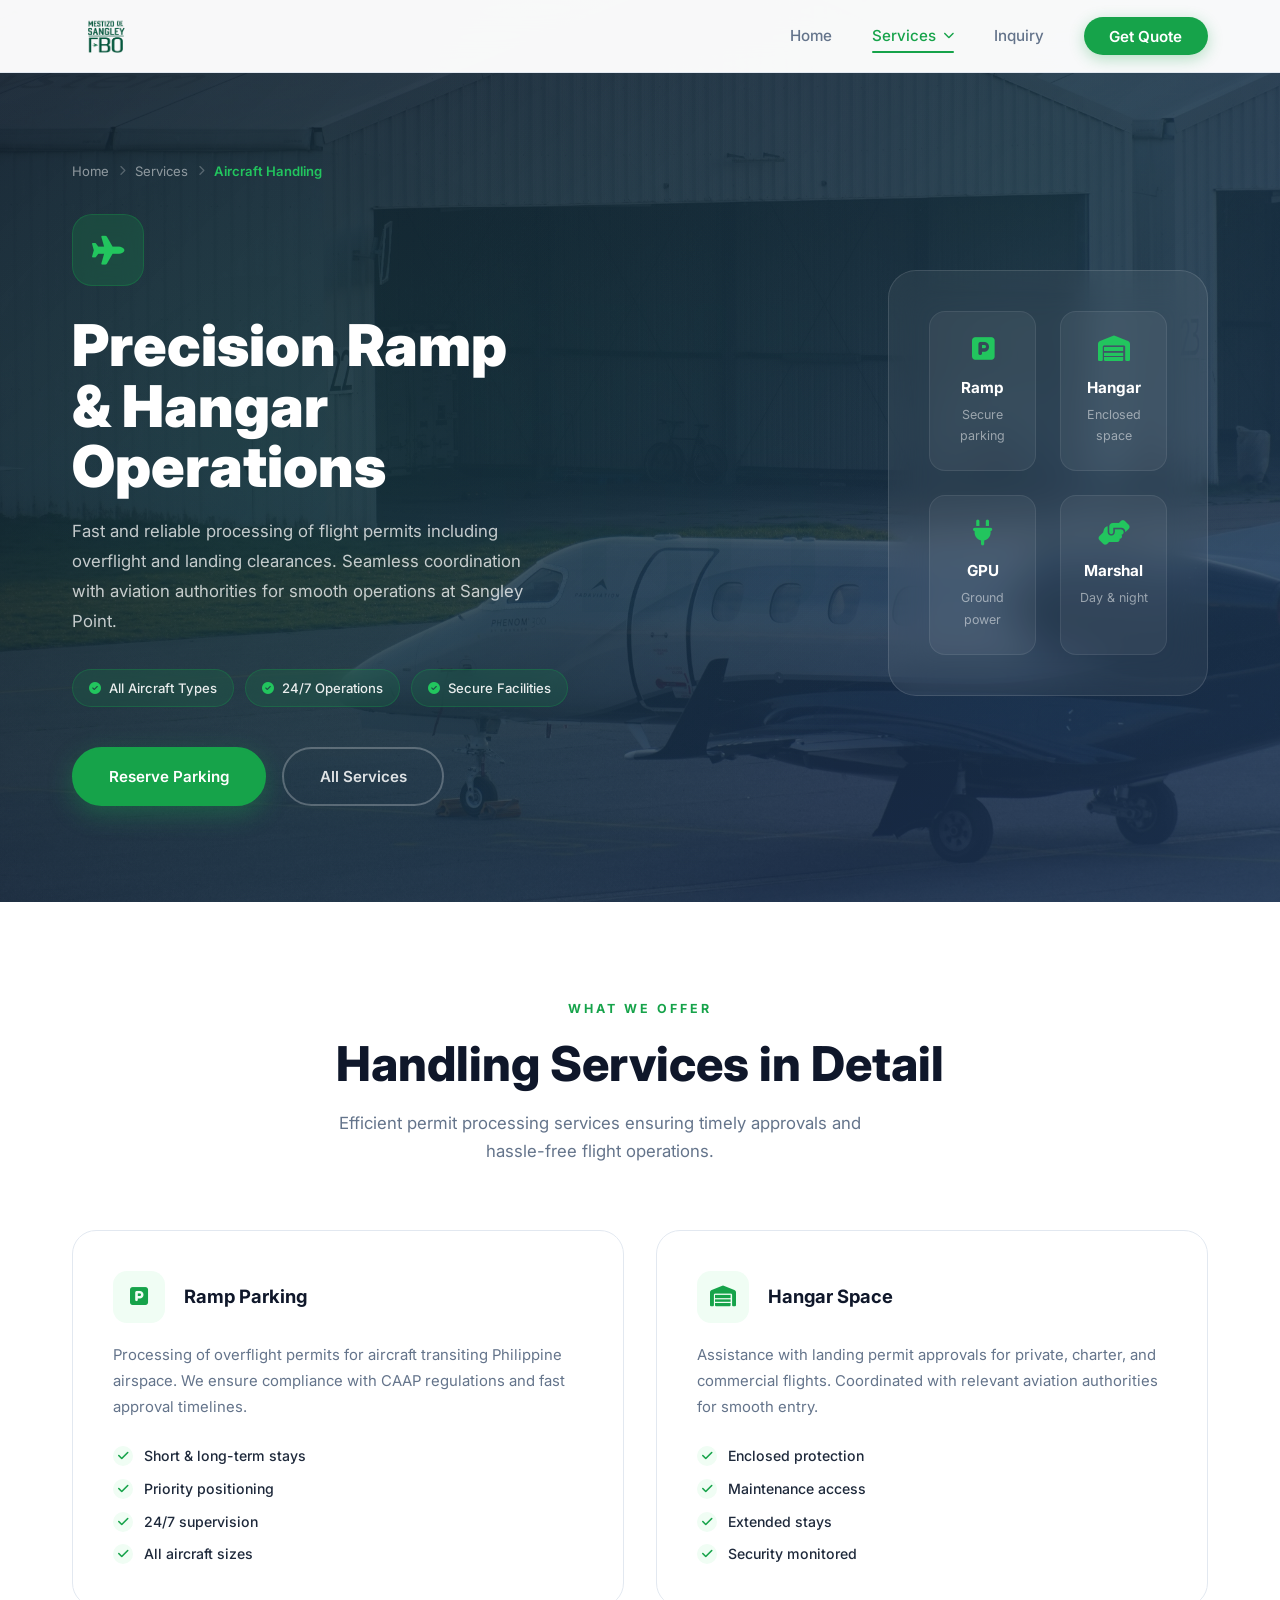
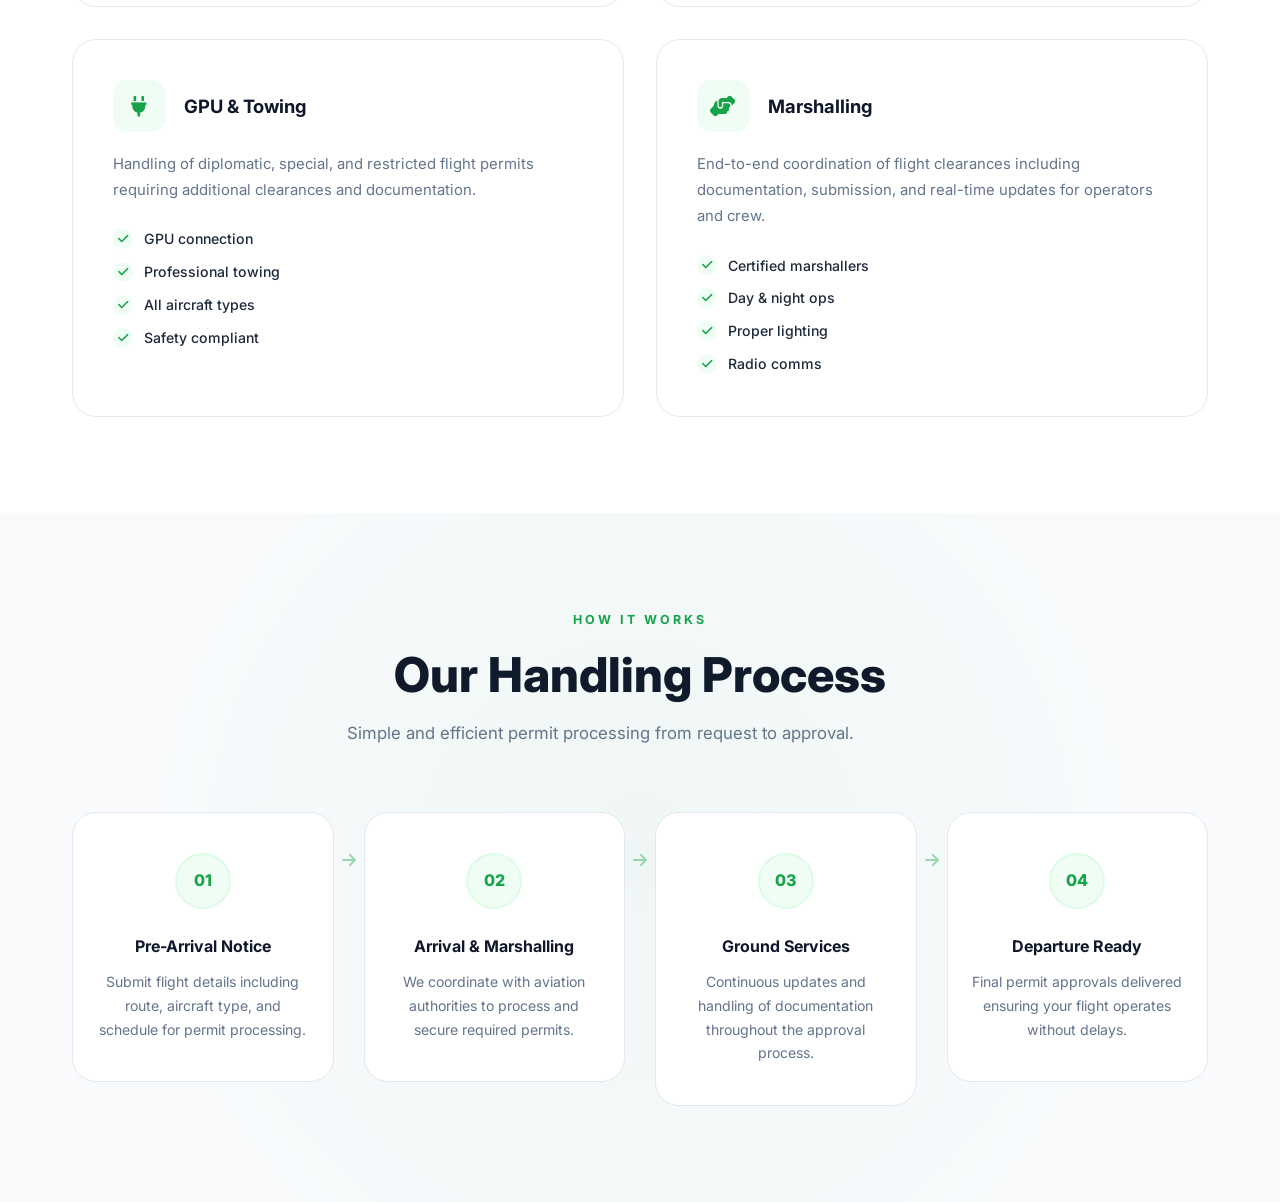
==== commit 2417baf0: "aircraft-handling.html" ====
--- a/aircraft-handling.html
+++ b/aircraft-handling.html
@@ -4,332 +4,249 @@
     <meta charset="UTF-8">
     <meta name="viewport" content="width=device-width, initial-scale=1.0">
     <title>Aircraft Handling | Mestizo de Sangley FBO</title>
-    <!-- Add these lines inside <head>, after <meta viewport> -->
+
 <link rel="icon" type="image/png" href="assets/logo.png">
 <link rel="apple-touch-icon" href="assets/logo.png">
 <link rel="shortcut icon" href="assets/logo.png">
-    <link rel="stylesheet" href="style.css">
-    <link href="https://fonts.googleapis.com/css2?family=Inter:wght@300;400;500;600;700;800;900&display=swap" rel="stylesheet">
-    <link rel="stylesheet" href="https://cdnjs.cloudflare.com/ajax/libs/font-awesome/6.4.0/css/all.min.css">
+<link rel="stylesheet" href="style.css">
+<link href="https://fonts.googleapis.com/css2?family=Inter:wght@300;400;500;600;700;800;900&display=swap" rel="stylesheet">
+<link rel="stylesheet" href="https://cdnjs.cloudflare.com/ajax/libs/font-awesome/6.4.0/css/all.min.css">
 </head>
 <body>
 
-    <nav class="navbar" id="navbar">
-        <div class="nav-inner">
-            <a href="index.html" class="logo">
-                <img src="assets/logo.png" alt="Mestizo de Sangley FBO">
-            </a>
-            <ul class="nav-links">
-                <li><a href="index.html">Home</a></li>
-                <li class="dropdown">
-                    <a href="services.html" class="dropdown-toggle active">
-                        Services <i class="fas fa-chevron-down dropdown-arrow"></i>
-                    </a>
-                    <div class="dropdown-menu">
-                        <a href="fuel-services.html" class="dropdown-item">
-                            <div class="dropdown-icon"><i class="fas fa-gas-pump"></i></div>
-                            <div class="dropdown-text">
-                                <strong>Fuel Services</strong>
-                                <span>Jet A-1 & AVGAS 100LL</span>
-                            </div>
-                        </a>
-                        <a href="aircraft-handling.html" class="dropdown-item">
-                            <div class="dropdown-icon"><i class="fas fa-plane"></i></div>
-                            <div class="dropdown-text">
-                                <strong>Aircraft Handling</strong>
-                                <span>Ramp, hangar & ground ops</span>
-                            </div>
-                        </a>
-                        <a href="vip-concierge.html" class="dropdown-item">
-                            <div class="dropdown-icon"><i class="fas fa-user-tie"></i></div>
-                            <div class="dropdown-text">
-                                <strong>VIP Concierge</strong>
-                                <span>Meet & greet, immigration</span>
-                            </div>
-                        </a>
-                        <a href="ground-handling.html" class="dropdown-item">
-                            <div class="dropdown-icon"><i class="fas fa-car-side"></i></div>
-                            <div class="dropdown-text">
-                                <strong>Ground Handling</strong>
-                                <span>Transport & crew services</span>
-                            </div>
-                        </a>
-                        <div class="dropdown-footer">
-                            <a href="services.html">View All Services →</a>
-                        </div>
+<nav class="navbar" id="navbar">
+    <div class="nav-inner">
+        <a href="index.html" class="logo">
+            <img src="assets/logo.png" alt="Mestizo de Sangley FBO">
+        </a>
+        <ul class="nav-links">
+            <li><a href="index.html">Home</a></li>
+            <li class="dropdown">
+                <a href="services.html" class="dropdown-toggle active">
+                    Services <i class="fas fa-chevron-down dropdown-arrow"></i>
+                </a>
+                <div class="dropdown-menu">
+                    <a href="fuel-services.html" class="dropdown-item">
+                        <div class="dropdown-icon"><i class="fas fa-gas-pump"></i></div>
+                        <div class="dropdown-text">
+                            <strong>Fuel Services</strong>
+                            <span>Jet A-1 & AVGAS 100LL</span>
+                        </div>
+                    </a>
+                    <a href="aircraft-handling.html" class="dropdown-item">
+                        <div class="dropdown-icon"><i class="fas fa-plane"></i></div>
+                        <div class="dropdown-text">
+                            <strong>Aircraft Handling</strong>
+                            <span>Ramp, hangar & ground ops</span>
+                        </div>
+                    </a>
+                    <a href="vip-concierge.html" class="dropdown-item">
+                        <div class="dropdown-icon"><i class="fas fa-user-tie"></i></div>
+                        <div class="dropdown-text">
+                            <strong>VIP Concierge</strong>
+                            <span>Meet & greet, immigration</span>
+                        </div>
+                    </a>
+                    <a href="ground-handling.html" class="dropdown-item">
+                        <div class="dropdown-icon"><i class="fas fa-car-side"></i></div>
+                        <div class="dropdown-text">
+                            <strong>Ground Handling</strong>
+                            <span>Transport & crew services</span>
+                        </div>
+                    </a>
+                    <div class="dropdown-footer">
+                        <a href="services.html">View All Services →</a>
                     </div>
-                </li>
-                <li><a href="inquiry.html">Inquiry</a></li>
-                <li><a href="inquiry.html" class="nav-btn">Get Quote</a></li>
-            </ul>
-            <div class="burger" id="burger">
-                <span></span><span></span><span></span>
-            </div>
-        </div>
-    </nav>
-
-    <!-- HERO -->
-    <section class="sp-hero handling-hero">
-        <div class="sp-hero-bg"></div>
-        <div class="container">
-            <div class="sp-hero-inner">
-                <div class="sp-hero-left">
-                    <div class="sp-breadcrumb">
-                        <a href="index.html">Home</a>
-                        <i class="fas fa-chevron-right"></i>
-                        <a href="services.html">Services</a>
-                        <i class="fas fa-chevron-right"></i>
-                        <span>Aircraft Handling</span>
+                </div>
+            </li>
+            <li><a href="inquiry.html">Inquiry</a></li>
+            <li><a href="inquiry.html" class="nav-btn">Get Quote</a></li>
+        </ul>
+        <div class="burger" id="burger">
+            <span></span><span></span><span></span>
+        </div>
+    </div>
+</nav>
+
+<section class="sp-hero handling-hero">
+    <div class="sp-hero-bg"></div>
+    <div class="sp-hero-img-overlay"></div>
+    <div class="container">
+        <div class="sp-hero-inner">
+            <div class="sp-hero-left">
+                <div class="sp-breadcrumb">
+                    <a href="index.html">Home</a>
+                    <i class="fas fa-chevron-right"></i>
+                    <a href="services.html">Services</a>
+                    <i class="fas fa-chevron-right"></i>
+                    <span>Aircraft Handling</span>
+                </div>
+                <div class="sp-hero-icon">
+                    <i class="fas fa-plane"></i>
+                </div>
+                <h1>Precision Ramp<br>& Hangar<br>Operations</h1>
+                <p>Fast and reliable processing of flight permits including overflight and landing clearances. Seamless coordination with aviation authorities for smooth operations at Sangley Point.</p>
+                <div class="sp-hero-badges">
+                    <span><i class="fas fa-check-circle"></i> All Aircraft Types</span>
+                    <span><i class="fas fa-check-circle"></i> 24/7 Operations</span>
+                    <span><i class="fas fa-check-circle"></i> Secure Facilities</span>
+                </div>
+                <div class="sp-hero-btns">
+                    <a href="inquiry.html" class="btn-green">Reserve Parking</a>
+                    <a href="services.html" class="btn-outline-dark">All Services</a>
+                </div>
+            </div>
+            <div class="sp-hero-right">
+                <div class="sp-hero-card">
+                    <div class="sp-stat-grid">
+                        <div class="sp-stat">
+                            <i class="fas fa-parking"></i>
+                            <h4>Ramp</h4>
+                            <p>Secure parking</p>
+                        </div>
+                        <div class="sp-stat">
+                            <i class="fas fa-warehouse"></i>
+                            <h4>Hangar</h4>
+                            <p>Enclosed space</p>
+                        </div>
+                        <div class="sp-stat">
+                            <i class="fas fa-plug"></i>
+                            <h4>GPU</h4>
+                            <p>Ground power</p>
+                        </div>
+                        <div class="sp-stat">
+                            <i class="fas fa-hands-helping"></i>
+                            <h4>Marshal</h4>
+                            <p>Day & night</p>
+                        </div>
                     </div>
-                    <div class="sp-hero-icon">
-                        <i class="fas fa-plane"></i>
-                    </div>
-                    <h1>Precision Ramp<br>& Hangar<br>Operations</h1>
-                    <p>Secure parking, hangar space, GPU, towing, and marshalling for all aircraft types. Professional ground handling at Sangley Point.</p>
-                    <div class="sp-hero-badges">
-                        <span><i class="fas fa-check-circle"></i> All Aircraft Types</span>
-                        <span><i class="fas fa-check-circle"></i> 24/7 Operations</span>
-                        <span><i class="fas fa-check-circle"></i> Secure Facilities</span>
-                    </div>
-                    <div class="sp-hero-btns">
-                        <a href="inquiry.html" class="btn-green">Reserve Parking</a>
-                        <a href="services.html" class="btn-outline-dark">All Services</a>
-                    </div>
-                </div>
-                <div class="sp-hero-right">
-                    <div class="sp-hero-card">
-                        <div class="sp-stat-grid">
-                            <div class="sp-stat">
-                                <i class="fas fa-parking"></i>
-                                <h4>Ramp</h4>
-                                <p>Secure parking</p>
-                            </div>
-                            <div class="sp-stat">
-                                <i class="fas fa-warehouse"></i>
-                                <h4>Hangar</h4>
-                                <p>Enclosed space</p>
-                            </div>
-                            <div class="sp-stat">
-                                <i class="fas fa-plug"></i>
-                                <h4>GPU</h4>
-                                <p>Ground power</p>
-                            </div>
-                            <div class="sp-stat">
-                                <i class="fas fa-hands-helping"></i>
-                                <h4>Marshal</h4>
-                                <p>Day & night</p>
-                            </div>
-                        </div>
-                    </div>
-                </div>
-            </div>
-        </div>
-    </section>
-
-    <!-- WHAT WE OFFER -->
-    <section class="sp-section logo-bg">
-        <div class="container">
-            <div class="sp-section-header">
-                <div class="section-label">WHAT WE OFFER</div>
-                <h2 class="section-title">Handling Services in Detail</h2>
-                <p class="section-sub">Professional ground handling for all aircraft types with safety and efficiency as our top priority.</p>
-            </div>
-            <div class="sp-cards-grid">
-                <div class="sp-card">
-                    <div class="sp-card-top">
-                        <div class="sp-card-icon"><i class="fas fa-parking"></i></div>
-                        <h3>Ramp Parking</h3>
-                    </div>
-                    <p>Secure, supervised ramp parking for short and long-term stays. Priority positioning available for VIP and time-sensitive operations at Sangley Point.</p>
-                    <ul class="sp-list">
-                        <li><i class="fas fa-check"></i> Short & long-term stays</li>
-                        <li><i class="fas fa-check"></i> Priority positioning</li>
-                        <li><i class="fas fa-check"></i> 24/7 supervision</li>
-                        <li><i class="fas fa-check"></i> All aircraft sizes</li>
-                    </ul>
-                </div>
-                <div class="sp-card">
-                    <div class="sp-card-top">
-                        <div class="sp-card-icon"><i class="fas fa-warehouse"></i></div>
-                        <h3>Hangar Space</h3>
-                    </div>
-                    <p>Enclosed hangar facilities for aircraft protection, maintenance access, and extended stays. Climate-controlled options available for sensitive aircraft.</p>
-                    <ul class="sp-list">
-                        <li><i class="fas fa-check"></i> Enclosed protection</li>
-                        <li><i class="fas fa-check"></i> Maintenance access</li>
-                        <li><i class="fas fa-check"></i> Extended stays</li>
-                        <li><i class="fas fa-check"></i> Security monitored</li>
-                    </ul>
-                </div>
-                <div class="sp-card">
-                    <div class="sp-card-top">
-                        <div class="sp-card-icon"><i class="fas fa-plug"></i></div>
-                        <h3>GPU & Towing</h3>
-                    </div>
-                    <p>Ground Power Unit connection and professional towing services. Our trained team handles all aircraft types with care, precision, and full safety compliance.</p>
-                    <ul class="sp-list">
-                        <li><i class="fas fa-check"></i> GPU connection</li>
-                        <li><i class="fas fa-check"></i> Professional towing</li>
-                        <li><i class="fas fa-check"></i> All aircraft types</li>
-                        <li><i class="fas fa-check"></i> Safety compliant</li>
-                    </ul>
-                </div>
-                <div class="sp-card">
-                    <div class="sp-card-top">
-                        <div class="sp-card-icon"><i class="fas fa-hands-helping"></i></div>
-                        <h3>Marshalling</h3>
-                    </div>
-                    <p>Certified marshallers guide your aircraft safely on the ramp. Day and night operations with proper lighting, safety equipment, and radio communication.</p>
-                    <ul class="sp-list">
-                        <li><i class="fas fa-check"></i> Certified marshallers</li>
-                        <li><i class="fas fa-check"></i> Day & night ops</li>
-                        <li><i class="fas fa-check"></i> Proper lighting</li>
-                        <li><i class="fas fa-check"></i> Radio comms</li>
-                    </ul>
-                </div>
-            </div>
-        </div>
-    </section>
-
-    <!-- PROCESS -->
-    <section class="sp-process">
-        <div class="container">
-            <div class="sp-section-header">
-                <div class="section-label">HOW IT WORKS</div>
-                <h2 class="section-title">Our Handling Process</h2>
-                <p class="section-sub">Seamless coordination from arrival to departure.</p>
-            </div>
-            <div class="sp-process-steps">
-                <div class="sp-step">
-                    <div class="sp-step-num">01</div>
-                    <div class="sp-step-content">
-                        <h4>Pre-Arrival Notice</h4>
-                        <p>Submit your ETA, aircraft type, and parking requirements. We prepare your designated spot in advance.</p>
-                    </div>
-                </div>
-                <div class="sp-step-arrow"><i class="fas fa-arrow-right"></i></div>
-                <div class="sp-step">
-                    <div class="sp-step-num">02</div>
-                    <div class="sp-step-content">
-                        <h4>Arrival & Marshalling</h4>
-                        <p>Our certified marshallers guide your aircraft to the designated parking position safely and efficiently.</p>
-                    </div>
-                </div>
-                <div class="sp-step-arrow"><i class="fas fa-arrow-right"></i></div>
-                <div class="sp-step">
-                    <div class="sp-step-num">03</div>
-                    <div class="sp-step-content">
-                        <h4>Ground Services</h4>
-                        <p>GPU connection, chocking, and any additional ground services performed immediately upon parking.</p>
-                    </div>
-                </div>
-                <div class="sp-step-arrow"><i class="fas fa-arrow-right"></i></div>
-                <div class="sp-step">
-                    <div class="sp-step-num">04</div>
-                    <div class="sp-step-content">
-                        <h4>Departure Ready</h4>
-                        <p>Aircraft repositioned, pre-departure checks coordinated, and full handling report provided on request.</p>
-                    </div>
-                </div>
-            </div>
-        </div>
-    </section>
-
-    <!-- TAGS + CTA -->
-    <section class="sp-tags-section logo-bg">
-        <div class="container">
-            <div class="sp-tags-inner">
-                <div>
-                    <h3>Service Capabilities</h3>
-                    <div class="service-tags large">
-                        <span>Ramp Parking</span>
-                        <span>Hangar Space</span>
-                        <span>GPU Available</span>
-                        <span>Towing</span>
-                        <span>Marshalling</span>
-                        <span>Night Operations</span>
-                        <span>All Aircraft Types</span>
-                        <span>Priority Positioning</span>
-                        <span>Security Monitored</span>
-                        <span>24/7 Available</span>
-                    </div>
-                </div>
-                <div class="sp-inline-cta">
-                    <h3>Reserve Your Spot</h3>
-                    <p>Secure your ramp or hangar space at Sangley Point today.</p>
-                    <a href="inquiry.html" class="btn-green">Get a Quote</a>
-                    <div class="sp-contact-quick">
-                        <a href="tel:+639171234567"><i class="fas fa-phone"></i> +63 917 123 4567</a>
-                        <a href="mailto:fbo@mestizodesangley.com"><i class="fas fa-envelope"></i> fbo@mestizodesangley.com</a>
-                    </div>
-                </div>
-            </div>
-        </div>
-    </section>
-
-    <!-- OTHER SERVICES -->
-    <section class="sp-other-services">
-        <div class="container">
-            <div class="section-label">EXPLORE MORE</div>
-            <h2 class="section-title">Other Services</h2>
-            <div class="sp-other-grid">
-                <a href="fuel-services.html" class="sp-other-card">
-                    <div class="sp-other-icon"><i class="fas fa-gas-pump"></i></div>
-                    <h4>Fuel Services</h4>
-                    <p>Jet A-1 & AVGAS 100LL</p>
-                    <span class="sp-other-link">Learn More <i class="fas fa-arrow-right"></i></span>
-                </a>
-                <a href="vip-concierge.html" class="sp-other-card">
-                    <div class="sp-other-icon"><i class="fas fa-user-tie"></i></div>
-                    <h4>VIP Concierge</h4>
-                    <p>Meet & greet, immigration</p>
-                    <span class="sp-other-link">Learn More <i class="fas fa-arrow-right"></i></span>
-                </a>
-                <a href="ground-handling.html" class="sp-other-card">
-                    <div class="sp-other-icon"><i class="fas fa-car-side"></i></div>
-                    <h4>Ground Handling</h4>
-                    <p>Transport & crew services</p>
-                    <span class="sp-other-link">Learn More <i class="fas fa-arrow-right"></i></span>
-                </a>
-            </div>
-        </div>
-    </section>
-
-    <section class="cta-banner">
-        <div class="container">
-            <h2>Need Aircraft Handling?</h2>
-            <p>Professional ramp and hangar services at Sangley Point.</p>
-            <a href="inquiry.html" class="btn-white">Request a Quote</a>
-        </div>
-    </section>
-
-    <footer class="footer">
-        <div class="container">
-            <div class="footer-grid">
-                <div class="footer-brand">
-                    <img src="assets/logo.png" alt="Mestizo de Sangley FBO" class="footer-logo">
-                    <p>Premier Fixed Base Operator at Sangley Point, Cavite, Philippines.</p>
-                </div>
-                <div class="footer-links">
-                    <h5>Navigation</h5>
-                    <a href="index.html">Home</a>
-                    <a href="services.html">Services</a>
-                    <a href="inquiry.html">Inquiry</a>
-                </div>
-                <div class="footer-contact">
-                    <h5>Contact</h5>
-                    <p><i class="fas fa-phone"></i> +63 917 123 4567</p>
-                    <p><i class="fas fa-envelope"></i> fbo@mestizodesangley.com</p>
-                    <p><i class="fas fa-map-marker-alt"></i> Sangley Point, Cavite</p>
-                    <p><i class="fas fa-tower-broadcast"></i> Unicom: 123.45 MHz</p>
-                </div>
-            </div>
-            <div class="footer-bottom">
-                <p>© 2024 Mestizo de Sangley FBO. All rights reserved.</p>
-            </div>
-        </div>
-    </footer>
-
-    <script src="script.js"></script>
+                </div>
+            </div>
+        </div>
+    </div>
+</section>
+
+<section class="sp-section logo-bg">
+    <div class="container">
+        <div class="sp-section-header">
+            <div class="section-label">WHAT WE OFFER</div>
+            <h2 class="section-title">Handling Services in Detail</h2>
+            <p class="section-sub">Efficient permit processing services ensuring timely approvals and hassle-free flight operations.</p>
+        </div>
+
+        <div class="sp-cards-grid">
+
+            <div class="sp-card">
+                <div class="sp-card-top">
+                    <div class="sp-card-icon"><i class="fas fa-parking"></i></div>
+                    <h3>Ramp Parking</h3>
+                </div>
+                <p>Processing of overflight permits for aircraft transiting Philippine airspace. We ensure compliance with CAAP regulations and fast approval timelines.</p>
+                <ul class="sp-list">
+                    <li><i class="fas fa-check"></i> Short & long-term stays</li>
+                    <li><i class="fas fa-check"></i> Priority positioning</li>
+                    <li><i class="fas fa-check"></i> 24/7 supervision</li>
+                    <li><i class="fas fa-check"></i> All aircraft sizes</li>
+                </ul>
+            </div>
+
+            <div class="sp-card">
+                <div class="sp-card-top">
+                    <div class="sp-card-icon"><i class="fas fa-warehouse"></i></div>
+                    <h3>Hangar Space</h3>
+                </div>
+                <p>Assistance with landing permit approvals for private, charter, and commercial flights. Coordinated with relevant aviation authorities for smooth entry.</p>
+                <ul class="sp-list">
+                    <li><i class="fas fa-check"></i> Enclosed protection</li>
+                    <li><i class="fas fa-check"></i> Maintenance access</li>
+                    <li><i class="fas fa-check"></i> Extended stays</li>
+                    <li><i class="fas fa-check"></i> Security monitored</li>
+                </ul>
+            </div>
+
+            <div class="sp-card">
+                <div class="sp-card-top">
+                    <div class="sp-card-icon"><i class="fas fa-plug"></i></div>
+                    <h3>GPU & Towing</h3>
+                </div>
+                <p>Handling of diplomatic, special, and restricted flight permits requiring additional clearances and documentation.</p>
+                <ul class="sp-list">
+                    <li><i class="fas fa-check"></i> GPU connection</li>
+                    <li><i class="fas fa-check"></i> Professional towing</li>
+                    <li><i class="fas fa-check"></i> All aircraft types</li>
+                    <li><i class="fas fa-check"></i> Safety compliant</li>
+                </ul>
+            </div>
+
+            <div class="sp-card">
+                <div class="sp-card-top">
+                    <div class="sp-card-icon"><i class="fas fa-hands-helping"></i></div>
+                    <h3>Marshalling</h3>
+                </div>
+                <p>End-to-end coordination of flight clearances including documentation, submission, and real-time updates for operators and crew.</p>
+                <ul class="sp-list">
+                    <li><i class="fas fa-check"></i> Certified marshallers</li>
+                    <li><i class="fas fa-check"></i> Day & night ops</li>
+                    <li><i class="fas fa-check"></i> Proper lighting</li>
+                    <li><i class="fas fa-check"></i> Radio comms</li>
+                </ul>
+            </div>
+
+        </div>
+    </div>
+</section>
+
+<section class="sp-process">
+    <div class="container">
+        <div class="sp-section-header">
+            <div class="section-label">HOW IT WORKS</div>
+            <h2 class="section-title">Our Handling Process</h2>
+            <p class="section-sub">Simple and efficient permit processing from request to approval.</p>
+        </div>
+
+        <div class="sp-process-steps">
+
+            <div class="sp-step">
+                <div class="sp-step-num">01</div>
+                <div class="sp-step-content">
+                    <h4>Pre-Arrival Notice</h4>
+                    <p>Submit flight details including route, aircraft type, and schedule for permit processing.</p>
+                </div>
+            </div>
+
+            <div class="sp-step-arrow"><i class="fas fa-arrow-right"></i></div>
+
+            <div class="sp-step">
+                <div class="sp-step-num">02</div>
+                <div class="sp-step-content">
+                    <h4>Arrival & Marshalling</h4>
+                    <p>We coordinate with aviation authorities to process and secure required permits.</p>
+                </div>
+            </div>
+
+            <div class="sp-step-arrow"><i class="fas fa-arrow-right"></i></div>
+
+            <div class="sp-step">
+                <div class="sp-step-num">03</div>
+                <div class="sp-step-content">
+                    <h4>Ground Services</h4>
+                    <p>Continuous updates and handling of documentation throughout the approval process.</p>
+                </div>
+            </div>
+
+            <div class="sp-step-arrow"><i class="fas fa-arrow-right"></i></div>
+
+            <div class="sp-step">
+                <div class="sp-step-num">04</div>
+                <div class="sp-step-content">
+                    <h4>Departure Ready</h4>
+                    <p>Final permit approvals delivered ensuring your flight operates without delays.</p>
+                </div>
+            </div>
+
+        </div>
+    </div>
+</section>
+
 </body>
 </html>
--- a/style.css
+++ b/style.css
@@ -157,1125 +157,6 @@
 }
 
 /* ================================
-   HERO
-================================ */
-.hero {
-    position: relative;
-    height: 100vh;
-    min-height: 700px;
-    display: flex;
-    align-items: center;
-    justify-content: center;
-    overflow: hidden;
-}
-
-.hero-video {
-    position: absolute;
-    inset: 0;
-    width: 100%;
-    height: 100%;
-    object-fit: cover;
-    z-index: 0;
-}
-
-.hero-overlay {
-    position: absolute;
-    inset: 0;
-    background: linear-gradient(
-        135deg,
-        rgba(15,23,42,0.75) 0%,
-        rgba(22,163,74,0.45) 100%
-    );
-    z-index: 1;
-}
-
-.hero-content {
-    position: relative;
-    z-index: 2;
-    text-align: center;
-    color: var(--white);
-    padding: 0 1.5rem;
-    max-width: 800px;
-}
-
-.hero-tag {
-    font-size: 0.85rem;
-    font-weight: 600;
-    letter-spacing: 3px;
-    color: rgba(255,255,255,0.8);
-    margin-bottom: 1.5rem;
-    text-transform: uppercase;
-}
-
-.hero-content h1 {
-    font-size: clamp(3.5rem, 8vw, 7rem);
-    font-weight: 900;
-    line-height: 1;
-    margin-bottom: 1.5rem;
-    color: var(--white);
-    text-shadow: 0 4px 30px rgba(0,0,0,0.3);
-}
-
-.hero-sub {
-    font-size: 1.2rem;
-    font-weight: 400;
-    color: rgba(255,255,255,0.9);
-    margin-bottom: 3rem;
-}
-
-.hero-btns {
-    display: flex;
-    gap: 1rem;
-    justify-content: center;
-    flex-wrap: wrap;
-}
-
-.hero-scroll {
-    position: absolute;
-    bottom: 2.5rem;
-    left: 50%;
-    transform: translateX(-50%);
-    z-index: 2;
-    color: rgba(255,255,255,0.7);
-    font-size: 1.2rem;
-    animation: bounce 2s infinite;
-}
-
-@keyframes bounce {
-    0%, 100% { transform: translateX(-50%) translateY(0); }
-    50% { transform: translateX(-50%) translateY(8px); }
-}
-
-/* ================================
-   BUTTONS
-================================ */
-.btn-green {
-    display: inline-block;
-    background: var(--green);
-    color: var(--white);
-    padding: 0.9rem 2.2rem;
-    border-radius: 50px;
-    font-weight: 600;
-    font-size: 0.95rem;
-    transition: var(--transition);
-    box-shadow: 0 8px 25px rgba(22,163,74,0.35);
-    border: 2px solid var(--green);
-}
-
-.btn-green:hover {
-    background: #15803d;
-    border-color: #15803d;
-    transform: translateY(-3px);
-    box-shadow: 0 15px 35px rgba(22,163,74,0.45);
-}
-
-.btn-green.small {
-    padding: 0.6rem 1.5rem;
-    font-size: 0.88rem;
-    white-space: nowrap;
-}
-
-.btn-outline {
-    display: inline-block;
-    background: transparent;
-    color: var(--white);
-    padding: 0.9rem 2.2rem;
-    border-radius: 50px;
-    font-weight: 600;
-    font-size: 0.95rem;
-    border: 2px solid rgba(255,255,255,0.7);
-    transition: var(--transition);
-}
-
-.btn-outline:hover {
-    background: rgba(255,255,255,0.15);
-    border-color: var(--white);
-    transform: translateY(-3px);
-}
-
-.btn-white {
-    display: inline-block;
-    background: var(--white);
-    color: var(--green);
-    padding: 0.9rem 2.5rem;
-    border-radius: 50px;
-    font-weight: 700;
-    font-size: 1rem;
-    transition: var(--transition);
-    box-shadow: 0 8px 25px rgba(0,0,0,0.15);
-}
-
-.btn-white:hover {
-    transform: translateY(-3px);
-    box-shadow: 0 15px 40px rgba(0,0,0,0.2);
-}
-
-/* ================================
-   SECTIONS
-================================ */
-.section-white {
-    padding: 6rem 0;
-    background: var(--white);
-}
-
-.section-gray {
-    padding: 6rem 0;
-    background: var(--gray-bg);
-}
-
-.section-label {
-    font-size: 0.78rem;
-    font-weight: 700;
-    letter-spacing: 3px;
-    text-transform: uppercase;
-    color: var(--green);
-    margin-bottom: 1rem;
-}
-
-.section-label.white {
-    color: rgba(255,255,255,0.8);
-}
-
-.section-title {
-    font-size: clamp(2rem, 4vw, 3rem);
-    font-weight: 800;
-    color: var(--dark);
-    margin-bottom: 1rem;
-    line-height: 1.2;
-}
-
-.section-sub {
-    font-size: 1.05rem;
-    color: var(--muted);
-    max-width: 560px;
-    margin-bottom: 3.5rem;
-}
-
-.center-btn {
-    text-align: center;
-    margin-top: 3rem;
-}
-
-/* ================================
-   STATS
-================================ */
-.stats-section {
-    background: var(--green);
-    padding: 3rem 0;
-}
-
-.stats-row {
-    display: grid;
-    grid-template-columns: repeat(4, 1fr);
-    gap: 2rem;
-}
-
-.stat-box {
-    text-align: center;
-    color: var(--white);
-}
-
-.stat-box h3 {
-    font-size: 2.5rem;
-    font-weight: 900;
-    margin-bottom: 0.3rem;
-}
-
-.stat-box p {
-    font-size: 0.9rem;
-    opacity: 0.85;
-    font-weight: 500;
-}
-
-/* ================================
-   CARDS
-================================ */
-.cards-grid {
-    display: grid;
-    grid-template-columns: repeat(3, 1fr);
-    gap: 2rem;
-}
-
-.card {
-    background: var(--white);
-    border: 1px solid var(--border);
-    border-radius: var(--radius-lg);
-    padding: 2.5rem 2rem;
-    transition: var(--transition);
-    position: relative;
-    overflow: hidden;
-}
-
-.card::before {
-    content: '';
-    position: absolute;
-    top: 0;
-    left: 0;
-    right: 0;
-    height: 3px;
-    background: linear-gradient(90deg, var(--green), var(--green-light));
-    transform: scaleX(0);
-    transition: var(--transition);
-}
-
-.card:hover::before {
-    transform: scaleX(1);
-}
-
-.card:hover {
-    transform: translateY(-8px);
-    box-shadow: var(--shadow-lg);
-    border-color: var(--green-border);
-}
-
-.card-icon {
-    width: 60px;
-    height: 60px;
-    border-radius: var(--radius);
-    display: flex;
-    align-items: center;
-    justify-content: center;
-    font-size: 1.5rem;
-    margin-bottom: 1.5rem;
-}
-
-.card-icon.green {
-    background: var(--green-pale);
-    color: var(--green);
-}
-
-.card h4 {
-    font-size: 1.15rem;
-    font-weight: 700;
-    color: var(--dark);
-    margin-bottom: 0.8rem;
-}
-
-.card p {
-    font-size: 0.95rem;
-    color: var(--muted);
-    line-height: 1.7;
-}
-
-/* ================================
-   WHY US
-================================ */
-.why-grid {
-    display: grid;
-    grid-template-columns: repeat(2, 1fr);
-    gap: 2rem;
-}
-
-.why-item {
-    display: flex;
-    gap: 1.5rem;
-    align-items: flex-start;
-    background: var(--white);
-    border: 1px solid var(--border);
-    border-radius: var(--radius-lg);
-    padding: 2rem;
-    transition: var(--transition);
-}
-
-.why-item:hover {
-    border-color: var(--green);
-    box-shadow: var(--shadow);
-    transform: translateY(-4px);
-}
-
-.why-num {
-    font-size: 2.5rem;
-    font-weight: 900;
-    color: var(--green-border);
-    line-height: 1;
-    flex-shrink: 0;
-}
-
-.why-item h4 {
-    font-size: 1.1rem;
-    font-weight: 700;
-    color: var(--dark);
-    margin-bottom: 0.5rem;
-}
-
-.why-item p {
-    font-size: 0.95rem;
-    color: var(--muted);
-    line-height: 1.7;
-}
-
-/* ================================
-   CTA BANNER
-================================ */
-.cta-banner {
-    background: linear-gradient(135deg, var(--green) 0%, #15803d 100%);
-    padding: 6rem 0;
-    text-align: center;
-    color: var(--white);
-}
-
-.cta-banner h2 {
-    font-size: clamp(2rem, 4vw, 3rem);
-    font-weight: 800;
-    margin-bottom: 1rem;
-}
-
-.cta-banner p {
-    font-size: 1.1rem;
-    opacity: 0.9;
-    margin-bottom: 2.5rem;
-}
-
-/* ================================
-   PAGE HERO (Services & Inquiry)
-================================ */
-.page-hero {
-    background: linear-gradient(135deg, var(--dark) 0%, #1e3a2f 100%);
-    padding: 10rem 0 5rem;
-    color: var(--white);
-}
-
-.page-hero h1 {
-    font-size: clamp(2.5rem, 5vw, 4rem);
-    font-weight: 900;
-    line-height: 1.1;
-    margin-bottom: 1rem;
-    color: var(--white);
-}
-
-.page-hero p {
-    font-size: 1.1rem;
-    color: rgba(255,255,255,0.75);
-}
-
-/* ================================
-   SERVICES LIST (Services Page)
-================================ */
-.services-list {
-    display: flex;
-    flex-direction: column;
-    gap: 1.5rem;
-}
-
-.service-row {
-    display: flex;
-    align-items: center;
-    gap: 2rem;
-    background: var(--white);
-    border: 1px solid var(--border);
-    border-radius: var(--radius-lg);
-    padding: 2.5rem;
-    transition: var(--transition);
-}
-
-.service-row:hover {
-    border-color: var(--green);
-    box-shadow: var(--shadow);
-    transform: translateX(6px);
-}
-
-.service-row-icon {
-    width: 70px;
-    height: 70px;
-    min-width: 70px;
-    background: var(--green-pale);
-    border-radius: var(--radius);
-    display: flex;
-    align-items: center;
-    justify-content: center;
-    font-size: 1.8rem;
-    color: var(--green);
-    transition: var(--transition);
-}
-
-.service-row:hover .service-row-icon {
-    background: var(--green);
-    color: var(--white);
-    transform: scale(1.1);
-}
-
-.service-row-content {
-    flex: 1;
-}
-
-.service-row-content h3 {
-    font-size: 1.3rem;
-    font-weight: 700;
-    color: var(--dark);
-    margin-bottom: 0.6rem;
-}
-
-.service-row-content p {
-    font-size: 0.95rem;
-    color: var(--muted);
-    line-height: 1.7;
-    margin-bottom: 1rem;
-}
-
-.service-tags {
-    display: flex;
-    flex-wrap: wrap;
-    gap: 0.5rem;
-}
-
-.service-tags span {
-    background: var(--green-pale);
-    color: var(--green);
-    padding: 0.3rem 1rem;
-    border-radius: 50px;
-    font-size: 0.8rem;
-    font-weight: 600;
-    border: 1px solid var(--green-border);
-}
-
-/* ================================
-   INQUIRY FORM
-================================ */
-.form-wrapper {
-    display: grid;
-    grid-template-columns: 1fr 380px;
-    gap: 3rem;
-    align-items: start;
-}
-
-.form-box {
-    background: var(--white);
-    border: 1px solid var(--border);
-    border-radius: var(--radius-lg);
-    padding: 3rem;
-}
-
-.form-box h3 {
-    font-size: 1.2rem;
-    font-weight: 700;
-    color: var(--dark);
-    margin-bottom: 1.8rem;
-    padding-bottom: 1rem;
-    border-bottom: 2px solid var(--green-pale);
-    position: relative;
-}
-
-.form-box h3::after {
-    content: '';
-    position: absolute;
-    bottom: -2px;
-    left: 0;
-    width: 50px;
-    height: 2px;
-    background: var(--green);
-}
-
-.form-row {
-    display: grid;
-    grid-template-columns: 1fr 1fr;
-    gap: 1.5rem;
-    margin-bottom: 1.5rem;
-}
-
-.form-group {
-    display: flex;
-    flex-direction: column;
-    gap: 0.5rem;
-    margin-bottom: 1.5rem;
-}
-
-.form-group label {
-    font-size: 0.88rem;
-    font-weight: 600;
-    color: var(--text);
-}
-
-.form-group input,
-.form-group textarea,
-.form-group select {
-    width: 100%;
-    padding: 0.85rem 1.2rem;
-    border: 1.5px solid var(--border);
-    border-radius: var(--radius);
-    font-size: 0.95rem;
-    font-family: 'Inter', sans-serif;
-    color: var(--text);
-    background: var(--white);
-    transition: var(--transition);
-    outline: none;
-}
-
-.form-group input:focus,
-.form-group textarea:focus,
-.form-group select:focus {
-    border-color: var(--green);
-    box-shadow: 0 0 0 3px rgba(22,163,74,0.1);
-}
-
-.form-group input::placeholder,
-.form-group textarea::placeholder {
-    color: #94a3b8;
-}
-
-.form-group textarea {
-    resize: vertical;
-    min-height: 130px;
-}
-
-/* CHECKBOX GRID */
-.checkbox-grid {
-    display: grid;
-    grid-template-columns: repeat(2, 1fr);
-    gap: 0.8rem;
-    margin-bottom: 2rem;
-}
-
-.check-item {
-    display: flex;
-    align-items: center;
-    gap: 0.8rem;
-    padding: 0.9rem 1.2rem;
-    border: 1.5px solid var(--border);
-    border-radius: var(--radius);
-    cursor: pointer;
-    transition: var(--transition);
-    font-size: 0.9rem;
-    font-weight: 500;
-    color: var(--text);
-    user-select: none;
-}
-
-.check-item:hover {
-    border-color: var(--green);
-    background: var(--green-pale);
-    color: var(--green);
-}
-
-.check-item input[type="checkbox"] {
-    display: none;
-}
-
-.check-box {
-    width: 20px;
-    height: 20px;
-    min-width: 20px;
-    border: 2px solid var(--border);
-    border-radius: 6px;
-    display: flex;
-    align-items: center;
-    justify-content: center;
-    transition: var(--transition);
-    background: var(--white);
-}
-
-.check-item input:checked ~ .check-box {
-    background: var(--green);
-    border-color: var(--green);
-}
-
-.check-item input:checked ~ .check-box::after {
-    content: '✓';
-    color: white;
-    font-size: 0.75rem;
-    font-weight: 700;
-}
-
-.check-item input:checked ~ span:last-child {
-    color: var(--green);
-    font-weight: 600;
-}
-
-/* SUBMIT BUTTON */
-.submit-btn {
-    width: 100%;
-    padding: 1.1rem 2rem;
-    background: var(--green);
-    color: var(--white);
-    border: none;
-    border-radius: 50px;
-    font-size: 1rem;
-    font-weight: 700;
-    font-family: 'Inter', sans-serif;
-    cursor: pointer;
-    transition: var(--transition);
-    display: flex;
-    align-items: center;
-    justify-content: center;
-    gap: 0.8rem;
-    box-shadow: 0 8px 25px rgba(22,163,74,0.35);
-    margin-top: 1rem;
-}
-
-.submit-btn:hover {
-    background: #15803d;
-    transform: translateY(-3px);
-    box-shadow: 0 15px 40px rgba(22,163,74,0.45);
-}
-
-.submit-btn:active {
-    transform: translateY(0);
-}
-
-/* CONTACT BOX */
-.contact-box {
-    background: var(--dark);
-    border-radius: var(--radius-lg);
-    padding: 2.5rem;
-    color: var(--white);
-    position: sticky;
-    top: 100px;
-}
-
-.contact-box h3 {
-    font-size: 1.4rem;
-    font-weight: 800;
-    margin-bottom: 0.5rem;
-    color: var(--white);
-}
-
-.contact-box > p {
-    font-size: 0.9rem;
-    color: rgba(255,255,255,0.6);
-    margin-bottom: 2rem;
-    padding-bottom: 2rem;
-    border-bottom: 1px solid rgba(255,255,255,0.1);
-}
-
-.contact-item {
-    display: flex;
-    align-items: flex-start;
-    gap: 1rem;
-    margin-bottom: 1.5rem;
-}
-
-.contact-icon {
-    width: 42px;
-    height: 42px;
-    min-width: 42px;
-    background: rgba(22,163,74,0.2);
-    border-radius: 10px;
-    display: flex;
-    align-items: center;
-    justify-content: center;
-    color: var(--green-light);
-    font-size: 1rem;
-}
-
-.contact-item strong {
-    display: block;
-    font-size: 0.8rem;
-    font-weight: 600;
-    color: rgba(255,255,255,0.5);
-    text-transform: uppercase;
-    letter-spacing: 1px;
-    margin-bottom: 0.2rem;
-}
-
-.contact-item p {
-    font-size: 0.95rem;
-    color: rgba(255,255,255,0.85);
-    font-weight: 500;
-}
-
-.response-badge {
-    display: flex;
-    align-items: center;
-    gap: 0.8rem;
-    background: rgba(22,163,74,0.15);
-    border: 1px solid rgba(22,163,74,0.3);
-    border-radius: var(--radius);
-    padding: 1rem 1.2rem;
-    margin-top: 2rem;
-    font-size: 0.88rem;
-    color: rgba(255,255,255,0.8);
-}
-
-.response-badge i {
-    color: var(--green-light);
-    font-size: 1rem;
-}
-
-.response-badge strong {
-    color: var(--green-light);
-}
-
-/* ================================
-   FOOTER
-================================ */
-.footer {
-    background: var(--dark);
-    color: rgba(255,255,255,0.7);
-    padding: 5rem 0 2rem;
-}
-
-.footer-grid {
-    display: grid;
-    grid-template-columns: 2fr 1fr 1.5fr;
-    gap: 4rem;
-    margin-bottom: 3rem;
-}
-
-.footer-logo {
-    height: 40px;
-    width: auto;
-    object-fit: contain;
-    filter: brightness(0) invert(1);
-    margin-bottom: 1.2rem;
-}
-
-.footer-brand p {
-    font-size: 0.9rem;
-    line-height: 1.7;
-    color: rgba(255,255,255,0.5);
-    max-width: 280px;
-}
-
-.footer-links h5,
-.footer-contact h5 {
-    font-size: 0.85rem;
-    font-weight: 700;
-    text-transform: uppercase;
-    letter-spacing: 2px;
-    color: var(--white);
-    margin-bottom: 1.5rem;
-}
-
-.footer-links {
-    display: flex;
-    flex-direction: column;
-    gap: 0.8rem;
-}
-
-.footer-links a {
-    font-size: 0.9rem;
-    color: rgba(255,255,255,0.5);
-    transition: var(--transition);
-}
-
-.footer-links a:hover {
-    color: var(--green-light);
-    padding-left: 4px;
-}
-
-.footer-contact p {
-    display: flex;
-    align-items: center;
-    gap: 0.8rem;
-    font-size: 0.9rem;
-    color: rgba(255,255,255,0.5);
-    margin-bottom: 0.8rem;
-}
-
-.footer-contact i {
-    color: var(--green-light);
-    width: 16px;
-    font-size: 0.85rem;
-}
-
-.footer-bottom {
-    border-top: 1px solid rgba(255,255,255,0.08);
-    padding-top: 2rem;
-    text-align: center;
-    font-size: 0.85rem;
-    color: rgba(255,255,255,0.3);
-}
-
-/* ================================
-   RESPONSIVE
-================================ */
-@media (max-width: 1024px) {
-    .cards-grid {
-        grid-template-columns: repeat(2, 1fr);
-    }
-
-    .form-wrapper {
-        grid-template-columns: 1fr;
-    }
-
-    .contact-box {
-        position: static;
-    }
-
-    .footer-grid {
-        grid-template-columns: 1fr 1fr;
-        gap: 3rem;
-    }
-
-    .footer-brand {
-        grid-column: 1 / -1;
-    }
-}
-
-@media (max-width: 768px) {
-    .nav-links {
-        display: none;
-        position: fixed;
-        top: 72px;
-        left: 0;
-        right: 0;
-        background: var(--white);
-        flex-direction: column;
-        padding: 2rem;
-        gap: 1.5rem;
-        border-bottom: 1px solid var(--border);
-        box-shadow: 0 20px 40px rgba(0,0,0,0.1);
-    }
-
-    .nav-links.open {
-        display: flex;
-    }
-
-    .burger {
-        display: flex;
-    }
-
-    .stats-row {
-        grid-template-columns: repeat(2, 1fr);
-    }
-
-    .cards-grid {
-        grid-template-columns: 1fr;
-    }
-
-    .why-grid {
-        grid-template-columns: 1fr;
-    }
-
-    .service-row {
-        flex-direction: column;
-        align-items: flex-start;
-        gap: 1.5rem;
-    }
-
-    .service-row .btn-green {
-        align-self: flex-start;
-    }
-
-    .form-row {
-        grid-template-columns: 1fr;
-    }
-
-    .checkbox-grid {
-        grid-template-columns: 1fr;
-    }
-
-    .footer-grid {
-        grid-template-columns: 1fr;
-        gap: 2.5rem;
-    }
-
-    .hero-content h1 {
-        font-size: clamp(3rem, 12vw, 5rem);
-    }
-
-    .page-hero {
-        padding: 8rem 0 4rem;
-    }
-}
-
-@media (max-width: 480px) {
-    .container {
-        padding: 0 1.2rem;
-    }
-
-    .form-box {
-        padding: 2rem 1.5rem;
-    }
-
-    .section-white,
-    .section-gray {
-        padding: 4rem 0;
-    }
-
-    .stats-row {
-        grid-template-columns: repeat(2, 1fr);
-        gap: 1rem;
-    }
-
-    .stat-box h3 {
-        font-size: 2rem;
-    }
-}
-/* ================================
-   HERO - LEFT/RIGHT LAYOUT
-================================ */
-.hero-content {
-    position: relative;
-    z-index: 2;
-    display: flex;
-    align-items: center;
-    justify-content: space-between;
-    gap: 4rem;
-    width: 100%;
-    max-width: 1200px;
-    padding: 0 2rem;
-    color: var(--white);
-}
-
-.hero-left {
-    flex: 1;
-    max-width: 580px;
-}
-
-.hero-left .hero-tag {
-    font-size: 0.78rem;
-    font-weight: 700;
-    letter-spacing: 3px;
-    color: rgba(255,255,255,0.75);
-    margin-bottom: 1.5rem;
-    text-transform: uppercase;
-    display: block;
-}
-
-.hero-left h1 {
-    font-size: clamp(2.8rem, 5vw, 5rem);
-    font-weight: 900;
-    line-height: 1.05;
-    margin-bottom: 1.5rem;
-    color: var(--white);
-    text-shadow: 0 4px 30px rgba(0,0,0,0.3);
-}
-
-.hero-left .hero-sub {
-    font-size: 1.05rem;
-    font-weight: 400;
-    color: rgba(255,255,255,0.85);
-    margin-bottom: 2.5rem;
-    line-height: 1.8;
-    max-width: 480px;
-}
-
-.hero-right {
-    flex-shrink: 0;
-    display: flex;
-    align-items: center;
-    justify-content: center;
-}
-
-.hero-logo {
-    width: 320px;
-    height: auto;
-    object-fit: contain;
-    filter: drop-shadow(0 20px 60px rgba(0,0,0,0.4));
-    animation: heroLogoFloat 4s ease-in-out infinite;
-}
-
-@keyframes heroLogoFloat {
-    0%, 100% { transform: translateY(0px); }
-    50% { transform: translateY(-15px); }
-}
-
-/* ================================
-   PAGE HERO - LEFT/RIGHT LAYOUT
-================================ */
-.page-hero-inner {
-    display: flex;
-    align-items: center;
-    justify-content: space-between;
-    gap: 4rem;
-}
-
-.page-hero-left {
-    flex: 1;
-    max-width: 580px;
-}
-
-.page-hero-left h1 {
-    font-size: clamp(2.5rem, 4vw, 3.8rem);
-    font-weight: 900;
-    line-height: 1.1;
-    margin-bottom: 1.2rem;
-    color: var(--white);
-}
-
-.page-hero-left p {
-    font-size: 1.05rem;
-    color: rgba(255,255,255,0.75);
-    line-height: 1.8;
-    max-width: 480px;
-}
-
-.page-hero-right {
-    flex-shrink: 0;
-    display: flex;
-    align-items: center;
-    justify-content: center;
-}
-
-.page-hero-logo {
-    width: 280px;
-    height: auto;
-    object-fit: contain;
-    filter: drop-shadow(0 20px 60px rgba(0,0,0,0.35))
-            brightness(0) invert(1);
-    opacity: 0.9;
-    animation: heroLogoFloat 4s ease-in-out infinite;
-}
-
-/* ================================
-   RESPONSIVE - HERO LAYOUT
-================================ */
-@media (max-width: 900px) {
-    .hero-content {
-        flex-direction: column;
-        text-align: center;
-        justify-content: center;
-        padding-top: 6rem;
-    }
-
-    .hero-left {
-        max-width: 100%;
-    }
-
-    .hero-left .hero-sub {
-        max-width: 100%;
-    }
-
-    .hero-btns {
-        justify-content: center;
-    }
-
-    .hero-right {
-        order: -1;
-    }
-
-    .hero-logo {
-        width: 200px;
-    }
-
-    .page-hero-inner {
-        flex-direction: column;
-        text-align: center;
-        gap: 2.5rem;
-    }
-
-    .page-hero-left {
-        max-width: 100%;
-    }
-
-    .page-hero-left p {
-        max-width: 100%;
-    }
-
-    .page-hero-right {
-        order: -1;
-    }
-
-    .page-hero-logo {
-        width: 180px;
-    }
-}
-
-@media (max-width: 480px) {
-    .hero-logo {
-        width: 160px;
-    }
-
-    .page-hero-logo {
-        width: 140px;
-    }
-
-    .hero-left h1 {
-        font-size: 2.5rem;
-    }
-}
-
-/* ================================
    DROPDOWN MENU
 ================================ */
 .dropdown {
@@ -1298,9 +179,6 @@
     transform: rotate(180deg);
 }
 
-/* KEY FIX: padding-top bridges the gap between
-   the nav link and the dropdown so mouse
-   doesn't leave the hover zone */
 .dropdown-menu {
     position: absolute;
     top: 100%;
@@ -1317,14 +195,9 @@
     transition: opacity 0.2s ease, visibility 0.2s ease, transform 0.2s ease;
     z-index: 1000;
     pointer-events: none;
-
-    /* This moves it up so it overlaps slightly
-       with the nav item — no gap at all */
     margin-top: -8px;
 }
 
-/* Invisible bridge fills the gap between
-   nav link and dropdown menu */
 .dropdown-menu::after {
     content: '';
     position: absolute;
@@ -1335,7 +208,6 @@
     background: transparent;
 }
 
-/* Arrow pointer on dropdown */
 .dropdown-menu::before {
     content: '';
     position: absolute;
@@ -1432,42 +304,257 @@
 }
 
 /* ================================
-   MOBILE DROPDOWN
+   HERO
 ================================ */
-@media (max-width: 768px) {
-    .dropdown-menu {
-        position: static;
-        transform: none;
-        width: 100%;
-        box-shadow: none;
-        border: 1px solid var(--border);
-        border-radius: 12px;
-        opacity: 1;
-        visibility: visible;
-        pointer-events: all;
-        display: none;
-        margin-top: 0.5rem;
-        padding-top: 0.8rem;
-    }
-
-    .dropdown-menu::after {
-        display: none;
-    }
-
-    .dropdown-menu::before {
-        display: none;
-    }
-
-    .dropdown.open .dropdown-menu {
-        display: block;
-    }
-
-    .dropdown.open .dropdown-arrow {
-        transform: rotate(180deg);
-    }
-}
+.hero {
+    position: relative;
+    height: 100vh;
+    min-height: 700px;
+    display: flex;
+    align-items: center;
+    justify-content: center;
+    overflow: hidden;
+}
+
+.hero-video {
+    position: absolute;
+    inset: 0;
+    width: 100%;
+    height: 100%;
+    object-fit: cover;
+    z-index: 0;
+}
+
+.hero-overlay {
+    position: absolute;
+    inset: 0;
+    background: linear-gradient(
+        135deg,
+        rgba(15,23,42,0.75) 0%,
+        rgba(22,163,74,0.45) 100%
+    );
+    z-index: 1;
+}
+
+.hero-content {
+    position: relative;
+    z-index: 2;
+    display: flex;
+    align-items: center;
+    justify-content: space-between;
+    gap: 4rem;
+    width: 100%;
+    max-width: 1200px;
+    padding: 0 2rem;
+    color: var(--white);
+}
+
+.hero-left {
+    flex: 1;
+    max-width: 580px;
+}
+
+.hero-left .hero-tag {
+    font-size: 0.78rem;
+    font-weight: 700;
+    letter-spacing: 3px;
+    color: rgba(255,255,255,0.75);
+    margin-bottom: 1.5rem;
+    text-transform: uppercase;
+    display: block;
+}
+
+.hero-left h1 {
+    font-size: clamp(2.5rem, 4.5vw, 4.5rem);
+    font-weight: 900;
+    line-height: 1.05;
+    margin-bottom: 1.5rem;
+    color: var(--white);
+    text-shadow: 0 4px 30px rgba(0,0,0,0.3);
+}
+
+.hero-left .hero-sub {
+    font-size: 1.05rem;
+    font-weight: 400;
+    color: rgba(255,255,255,0.85);
+    margin-bottom: 2.5rem;
+    line-height: 1.8;
+    max-width: 480px;
+}
+
+.hero-right {
+    flex-shrink: 0;
+    display: flex;
+    align-items: center;
+    justify-content: center;
+}
+
+.hero-logo {
+    width: 320px;
+    height: auto;
+    object-fit: contain;
+    filter: drop-shadow(0 20px 60px rgba(0,0,0,0.4));
+    animation: heroLogoFloat 4s ease-in-out infinite;
+}
+
+@keyframes heroLogoFloat {
+    0%, 100% { transform: translateY(0px); }
+    50% { transform: translateY(-15px); }
+}
+
+.hero-btns {
+    display: flex;
+    gap: 1rem;
+    flex-wrap: wrap;
+}
+
+.hero-scroll {
+    position: absolute;
+    bottom: 2.5rem;
+    left: 50%;
+    transform: translateX(-50%);
+    z-index: 2;
+    color: rgba(255,255,255,0.7);
+    font-size: 1.2rem;
+    animation: bounce 2s infinite;
+}
+
+@keyframes bounce {
+    0%, 100% { transform: translateX(-50%) translateY(0); }
+    50% { transform: translateX(-50%) translateY(8px); }
+}
+
 /* ================================
-   LOGO BACKGROUND WATERMARK - FIXED
+   BUTTONS
+================================ */
+.btn-green {
+    display: inline-block;
+    background: var(--green);
+    color: var(--white);
+    padding: 0.9rem 2.2rem;
+    border-radius: 50px;
+    font-weight: 600;
+    font-size: 0.95rem;
+    transition: var(--transition);
+    box-shadow: 0 8px 25px rgba(22,163,74,0.35);
+    border: 2px solid var(--green);
+}
+
+.btn-green:hover {
+    background: #15803d;
+    border-color: #15803d;
+    transform: translateY(-3px);
+    box-shadow: 0 15px 35px rgba(22,163,74,0.45);
+}
+
+.btn-green.small {
+    padding: 0.6rem 1.5rem;
+    font-size: 0.88rem;
+    white-space: nowrap;
+}
+
+.btn-outline {
+    display: inline-block;
+    background: transparent;
+    color: var(--white);
+    padding: 0.9rem 2.2rem;
+    border-radius: 50px;
+    font-weight: 600;
+    font-size: 0.95rem;
+    border: 2px solid rgba(255,255,255,0.7);
+    transition: var(--transition);
+}
+
+.btn-outline:hover {
+    background: rgba(255,255,255,0.15);
+    border-color: var(--white);
+    transform: translateY(-3px);
+}
+
+.btn-outline-dark {
+    display: inline-block;
+    background: transparent;
+    color: rgba(255,255,255,0.85);
+    padding: 0.9rem 2.2rem;
+    border-radius: 50px;
+    font-weight: 600;
+    font-size: 0.95rem;
+    border: 2px solid rgba(255,255,255,0.25);
+    transition: var(--transition);
+    text-decoration: none;
+}
+
+.btn-outline-dark:hover {
+    background: rgba(255,255,255,0.1);
+    border-color: rgba(255,255,255,0.5);
+    transform: translateY(-2px);
+}
+
+.btn-white {
+    display: inline-block;
+    background: var(--white);
+    color: var(--green);
+    padding: 0.9rem 2.5rem;
+    border-radius: 50px;
+    font-weight: 700;
+    font-size: 1rem;
+    transition: var(--transition);
+    box-shadow: 0 8px 25px rgba(0,0,0,0.15);
+}
+
+.btn-white:hover {
+    transform: translateY(-3px);
+    box-shadow: 0 15px 40px rgba(0,0,0,0.2);
+}
+
+/* ================================
+   SECTIONS
+================================ */
+.section-white {
+    padding: 6rem 0;
+    background: var(--white);
+}
+
+.section-gray {
+    padding: 6rem 0;
+    background: var(--gray-bg);
+}
+
+.section-label {
+    font-size: 0.78rem;
+    font-weight: 700;
+    letter-spacing: 3px;
+    text-transform: uppercase;
+    color: var(--green);
+    margin-bottom: 1rem;
+}
+
+.section-label.white {
+    color: rgba(255,255,255,0.8);
+}
+
+.section-title {
+    font-size: clamp(2rem, 4vw, 3rem);
+    font-weight: 800;
+    color: var(--dark);
+    margin-bottom: 1rem;
+    line-height: 1.2;
+}
+
+.section-sub {
+    font-size: 1.05rem;
+    color: var(--muted);
+    max-width: 560px;
+    margin-bottom: 3.5rem;
+}
+
+.center-btn {
+    text-align: center;
+    margin-top: 3rem;
+}
+
+/* ================================
+   LOGO BACKGROUND WATERMARK
 ================================ */
 .logo-bg {
     position: relative;
@@ -1500,68 +587,56 @@
 }
 
 /* ================================
-   MOBILE DROPDOWN
+   STATS
 ================================ */
-@media (max-width: 768px) {
-    .dropdown-menu {
-        position: static;
-        transform: none;
-        width: 100%;
-        box-shadow: none;
-        border: 1px solid var(--border);
-        border-radius: 12px;
-        opacity: 1;
-        visibility: visible;
-        pointer-events: all;
-        display: none;
-        margin-top: 0.5rem;
-    }
-
-    .dropdown-menu::before {
-        display: none;
-    }
-
-    .dropdown.open .dropdown-menu {
-        display: block;
-    }
-
-    .dropdown.open .dropdown-arrow {
-        transform: rotate(180deg);
-    }
+.stats-section {
+    background: var(--green);
+    padding: 3rem 0;
+}
+
+.stats-row {
+    display: grid;
+    grid-template-columns: repeat(4, 1fr);
+    gap: 2rem;
+}
+
+.stat-box {
+    text-align: center;
+    color: var(--white);
+}
+
+.stat-box h3 {
+    font-size: 2.5rem;
+    font-weight: 900;
+    margin-bottom: 0.3rem;
+}
+
+.stat-box p {
+    font-size: 0.9rem;
+    opacity: 0.85;
+    font-weight: 500;
 }
 
 /* ================================
-   SERVICE DETAIL PAGES
+   CARDS
 ================================ */
-.service-detail-grid {
+.cards-grid {
     display: grid;
-    grid-template-columns: 1fr 320px;
-    gap: 3rem;
-    align-items: start;
-}
-
-.service-detail-main {
-    min-width: 0;
-}
-
-.detail-cards {
-    display: grid;
-    grid-template-columns: repeat(2, 1fr);
-    gap: 1.5rem;
-    margin-top: 2.5rem;
-}
-
-.detail-card {
+    grid-template-columns: repeat(3, 1fr);
+    gap: 2rem;
+}
+
+.card {
     background: var(--white);
     border: 1px solid var(--border);
     border-radius: var(--radius-lg);
-    padding: 2rem;
+    padding: 2.5rem 2rem;
     transition: var(--transition);
     position: relative;
     overflow: hidden;
 }
 
-.detail-card::before {
+.card::before {
     content: '';
     position: absolute;
     top: 0;
@@ -1573,139 +648,631 @@
     transition: var(--transition);
 }
 
-.detail-card:hover::before {
+.card:hover::before {
     transform: scaleX(1);
 }
 
-.detail-card:hover {
-    transform: translateY(-6px);
+.card:hover {
+    transform: translateY(-8px);
     box-shadow: var(--shadow-lg);
     border-color: var(--green-border);
 }
 
-.detail-card-icon {
-    width: 52px;
-    height: 52px;
+.card-icon {
+    width: 60px;
+    height: 60px;
+    border-radius: var(--radius);
+    display: flex;
+    align-items: center;
+    justify-content: center;
+    font-size: 1.5rem;
+    margin-bottom: 1.5rem;
+}
+
+.card-icon.green {
+    background: var(--green-pale);
+    color: var(--green);
+}
+
+.card h4 {
+    font-size: 1.15rem;
+    font-weight: 700;
+    color: var(--dark);
+    margin-bottom: 0.8rem;
+}
+
+.card p {
+    font-size: 0.95rem;
+    color: var(--muted);
+    line-height: 1.7;
+}
+
+/* ================================
+   WHY US
+================================ */
+.why-grid {
+    display: grid;
+    grid-template-columns: repeat(2, 1fr);
+    gap: 2rem;
+}
+
+.why-item {
+    display: flex;
+    gap: 1.5rem;
+    align-items: flex-start;
+    background: var(--white);
+    border: 1px solid var(--border);
+    border-radius: var(--radius-lg);
+    padding: 2rem;
+    transition: var(--transition);
+}
+
+.why-item:hover {
+    border-color: var(--green);
+    box-shadow: var(--shadow);
+    transform: translateY(-4px);
+}
+
+.why-num {
+    font-size: 2.5rem;
+    font-weight: 900;
+    color: var(--green-border);
+    line-height: 1;
+    flex-shrink: 0;
+}
+
+.why-item h4 {
+    font-size: 1.1rem;
+    font-weight: 700;
+    color: var(--dark);
+    margin-bottom: 0.5rem;
+}
+
+.why-item p {
+    font-size: 0.95rem;
+    color: var(--muted);
+    line-height: 1.7;
+}
+
+/* ================================
+   CTA BANNER
+================================ */
+.cta-banner {
+    background: linear-gradient(135deg, var(--green) 0%, #15803d 100%);
+    padding: 6rem 0;
+    text-align: center;
+    color: var(--white);
+}
+
+.cta-banner h2 {
+    font-size: clamp(2rem, 4vw, 3rem);
+    font-weight: 800;
+    margin-bottom: 1rem;
+}
+
+.cta-banner p {
+    font-size: 1.1rem;
+    opacity: 0.9;
+    margin-bottom: 2.5rem;
+}
+
+/* ================================
+   PAGE HERO
+================================ */
+.page-hero {
+    background: linear-gradient(135deg, var(--dark) 0%, #1e3a2f 100%);
+    padding: 10rem 0 5rem;
+    color: var(--white);
+}
+
+.page-hero-inner {
+    display: flex;
+    align-items: center;
+    justify-content: space-between;
+    gap: 4rem;
+}
+
+.page-hero-left {
+    flex: 1;
+    max-width: 580px;
+}
+
+.page-hero-left h1 {
+    font-size: clamp(2.5rem, 4vw, 3.8rem);
+    font-weight: 900;
+    line-height: 1.1;
+    margin-bottom: 1.2rem;
+    color: var(--white);
+}
+
+.page-hero-left p {
+    font-size: 1.05rem;
+    color: rgba(255,255,255,0.75);
+    line-height: 1.8;
+    max-width: 480px;
+}
+
+.page-hero-right {
+    flex-shrink: 0;
+    display: flex;
+    align-items: center;
+    justify-content: center;
+}
+
+.page-hero-logo {
+    width: 280px;
+    height: auto;
+    object-fit: contain;
+    filter: drop-shadow(0 20px 60px rgba(0,0,0,0.35))
+            brightness(0) invert(1);
+    opacity: 0.9;
+    animation: heroLogoFloat 4s ease-in-out infinite;
+}
+
+/* ================================
+   SERVICES LIST
+================================ */
+.services-list {
+    display: flex;
+    flex-direction: column;
+    gap: 1.5rem;
+}
+
+.service-row-link {
+    text-decoration: none;
+    color: inherit;
+    display: block;
+}
+
+.service-row {
+    display: flex;
+    align-items: center;
+    gap: 2rem;
+    background: var(--white);
+    border: 1px solid var(--border);
+    border-radius: var(--radius-lg);
+    padding: 2.5rem;
+    transition: var(--transition);
+    cursor: pointer;
+}
+
+.service-row-link:hover .service-row {
+    border-color: var(--green);
+    box-shadow: 0 12px 40px rgba(22,163,74,0.12);
+    transform: translateX(8px);
+    background: #fafffe;
+}
+
+.service-row-icon {
+    width: 70px;
+    height: 70px;
+    min-width: 70px;
     background: var(--green-pale);
     border-radius: var(--radius);
     display: flex;
     align-items: center;
     justify-content: center;
-    font-size: 1.3rem;
+    font-size: 1.8rem;
     color: var(--green);
-    margin-bottom: 1.2rem;
-    transition: var(--transition);
-}
-
-.detail-card:hover .detail-card-icon {
+    transition: var(--transition);
+}
+
+.service-row-link:hover .service-row-icon {
     background: var(--green);
     color: var(--white);
-}
-
-.detail-card h4 {
-    font-size: 1.05rem;
+    transform: scale(1.1);
+}
+
+.service-row-content {
+    flex: 1;
+}
+
+.service-row-content h3 {
+    font-size: 1.3rem;
     font-weight: 700;
     color: var(--dark);
     margin-bottom: 0.6rem;
 }
 
-.detail-card p {
-    font-size: 0.92rem;
+.service-row-content p {
+    font-size: 0.95rem;
     color: var(--muted);
     line-height: 1.7;
-}
-
-/* SIDEBAR */
-.service-detail-sidebar {
-    position: sticky;
-    top: 100px;
-    display: flex;
-    flex-direction: column;
-    gap: 1.5rem;
-}
-
-.sidebar-cta {
-    background: var(--dark);
-    border-radius: var(--radius-lg);
-    padding: 2rem;
+    margin-bottom: 1rem;
+}
+
+.service-tags {
+    display: flex;
+    flex-wrap: wrap;
+    gap: 0.5rem;
+}
+
+.service-tags span {
+    background: var(--green-pale);
+    color: var(--green);
+    padding: 0.3rem 1rem;
+    border-radius: 50px;
+    font-size: 0.8rem;
+    font-weight: 600;
+    border: 1px solid var(--green-border);
+}
+
+.service-tags.large span {
+    padding: 0.5rem 1.2rem;
+    font-size: 0.85rem;
+}
+
+.service-row-arrow {
+    width: 44px;
+    height: 44px;
+    min-width: 44px;
+    background: var(--green-pale);
+    border-radius: 50%;
+    display: flex;
+    align-items: center;
+    justify-content: center;
+    color: var(--green);
+    font-size: 0.9rem;
+    transition: var(--transition);
+    flex-shrink: 0;
+}
+
+.service-row-link:hover .service-row-arrow {
+    background: var(--green);
     color: var(--white);
-}
-
-.sidebar-cta h4 {
-    font-size: 1.2rem;
-    font-weight: 700;
-    color: var(--white);
-    margin-bottom: 0.6rem;
-}
-
-.sidebar-cta p {
-    font-size: 0.9rem;
-    color: rgba(255,255,255,0.65);
-    margin-bottom: 1.5rem;
-    line-height: 1.6;
-}
-
-.sidebar-contact {
+    transform: translateX(4px);
+}
+
+/* ================================
+   INQUIRY FORM
+================================ */
+.form-wrapper {
+    display: grid;
+    grid-template-columns: 1fr 380px;
+    gap: 3rem;
+    align-items: start;
+}
+
+.form-box {
     background: var(--white);
     border: 1px solid var(--border);
     border-radius: var(--radius-lg);
-    padding: 1.8rem;
-}
-
-.sidebar-contact h5 {
+    padding: 3rem;
+}
+
+.form-box h3 {
+    font-size: 1.2rem;
+    font-weight: 700;
+    color: var(--dark);
+    margin-bottom: 1.8rem;
+    padding-bottom: 1rem;
+    border-bottom: 2px solid var(--green-pale);
+    position: relative;
+}
+
+.form-box h3::after {
+    content: '';
+    position: absolute;
+    bottom: -2px;
+    left: 0;
+    width: 50px;
+    height: 2px;
+    background: var(--green);
+}
+
+.form-row {
+    display: grid;
+    grid-template-columns: 1fr 1fr;
+    gap: 1.5rem;
+    margin-bottom: 1.5rem;
+}
+
+.form-group {
+    display: flex;
+    flex-direction: column;
+    gap: 0.5rem;
+    margin-bottom: 1.5rem;
+}
+
+.form-group label {
+    font-size: 0.88rem;
+    font-weight: 600;
+    color: var(--text);
+}
+
+.form-group input,
+.form-group textarea,
+.form-group select {
+    width: 100%;
+    padding: 0.85rem 1.2rem;
+    border: 1.5px solid var(--border);
+    border-radius: var(--radius);
+    font-size: 0.95rem;
+    font-family: 'Inter', sans-serif;
+    color: var(--text);
+    background: var(--white);
+    transition: var(--transition);
+    outline: none;
+}
+
+.form-group input:focus,
+.form-group textarea:focus,
+.form-group select:focus {
+    border-color: var(--green);
+    box-shadow: 0 0 0 3px rgba(22,163,74,0.1);
+}
+
+.form-group input::placeholder,
+.form-group textarea::placeholder {
+    color: #94a3b8;
+}
+
+.form-group textarea {
+    resize: vertical;
+    min-height: 130px;
+}
+
+/* CHECKBOX GRID */
+.checkbox-grid {
+    display: grid;
+    grid-template-columns: repeat(2, 1fr);
+    gap: 0.8rem;
+    margin-bottom: 2rem;
+}
+
+.check-item {
+    display: flex;
+    align-items: center;
+    gap: 0.8rem;
+    padding: 0.9rem 1.2rem;
+    border: 1.5px solid var(--border);
+    border-radius: var(--radius);
+    cursor: pointer;
+    transition: var(--transition);
+    font-size: 0.9rem;
+    font-weight: 500;
+    color: var(--text);
+    user-select: none;
+}
+
+.check-item:hover {
+    border-color: var(--green);
+    background: var(--green-pale);
+    color: var(--green);
+}
+
+.check-item input[type="checkbox"] {
+    display: none;
+}
+
+.check-box {
+    width: 20px;
+    height: 20px;
+    min-width: 20px;
+    border: 2px solid var(--border);
+    border-radius: 6px;
+    display: flex;
+    align-items: center;
+    justify-content: center;
+    transition: var(--transition);
+    background: var(--white);
+}
+
+.check-item input:checked ~ .check-box {
+    background: var(--green);
+    border-color: var(--green);
+}
+
+.check-item input:checked ~ .check-box::after {
+    content: '✓';
+    color: white;
+    font-size: 0.75rem;
+    font-weight: 700;
+}
+
+.check-item input:checked ~ span:last-child {
+    color: var(--green);
+    font-weight: 600;
+}
+
+/* SUBMIT BUTTON */
+.submit-btn {
+    width: 100%;
+    padding: 1.1rem 2rem;
+    background: var(--green);
+    color: var(--white);
+    border: none;
+    border-radius: 50px;
+    font-size: 1rem;
+    font-weight: 700;
+    font-family: 'Inter', sans-serif;
+    cursor: pointer;
+    transition: var(--transition);
+    display: flex;
+    align-items: center;
+    justify-content: center;
+    gap: 0.8rem;
+    box-shadow: 0 8px 25px rgba(22,163,74,0.35);
+    margin-top: 1rem;
+}
+
+.submit-btn:hover {
+    background: #15803d;
+    transform: translateY(-3px);
+    box-shadow: 0 15px 40px rgba(22,163,74,0.45);
+}
+
+.submit-btn:active {
+    transform: translateY(0);
+}
+
+/* CONTACT BOX */
+.contact-box {
+    background: var(--dark);
+    border-radius: var(--radius-lg);
+    padding: 2.5rem;
+    color: var(--white);
+    position: sticky;
+    top: 100px;
+}
+
+.contact-box h3 {
+    font-size: 1.4rem;
+    font-weight: 800;
+    margin-bottom: 0.5rem;
+    color: var(--white);
+}
+
+.contact-box > p {
+    font-size: 0.9rem;
+    color: rgba(255,255,255,0.6);
+    margin-bottom: 2rem;
+    padding-bottom: 2rem;
+    border-bottom: 1px solid rgba(255,255,255,0.1);
+}
+
+.contact-item {
+    display: flex;
+    align-items: flex-start;
+    gap: 1rem;
+    margin-bottom: 1.5rem;
+}
+
+.contact-icon {
+    width: 42px;
+    height: 42px;
+    min-width: 42px;
+    background: rgba(22,163,74,0.2);
+    border-radius: 10px;
+    display: flex;
+    align-items: center;
+    justify-content: center;
+    color: var(--green-light);
+    font-size: 1rem;
+}
+
+.contact-item strong {
+    display: block;
     font-size: 0.8rem;
+    font-weight: 600;
+    color: rgba(255,255,255,0.5);
+    text-transform: uppercase;
+    letter-spacing: 1px;
+    margin-bottom: 0.2rem;
+}
+
+.contact-item p {
+    font-size: 0.95rem;
+    color: rgba(255,255,255,0.85);
+    font-weight: 500;
+}
+
+.response-badge {
+    display: flex;
+    align-items: center;
+    gap: 0.8rem;
+    background: rgba(22,163,74,0.15);
+    border: 1px solid rgba(22,163,74,0.3);
+    border-radius: var(--radius);
+    padding: 1rem 1.2rem;
+    margin-top: 2rem;
+    font-size: 0.88rem;
+    color: rgba(255,255,255,0.8);
+}
+
+.response-badge i {
+    color: var(--green-light);
+    font-size: 1rem;
+}
+
+.response-badge strong {
+    color: var(--green-light);
+}
+
+/* ================================
+   FOOTER
+================================ */
+.footer {
+    background: var(--dark);
+    color: rgba(255,255,255,0.7);
+    padding: 5rem 0 2rem;
+}
+
+.footer-grid {
+    display: grid;
+    grid-template-columns: 2fr 1fr 1.5fr;
+    gap: 4rem;
+    margin-bottom: 3rem;
+}
+
+.footer-logo {
+    height: 40px;
+    width: auto;
+    object-fit: contain;
+    filter: brightness(0) invert(1);
+    margin-bottom: 1.2rem;
+}
+
+.footer-brand p {
+    font-size: 0.9rem;
+    line-height: 1.7;
+    color: rgba(255,255,255,0.5);
+    max-width: 280px;
+}
+
+.footer-links h5,
+.footer-contact h5 {
+    font-size: 0.85rem;
     font-weight: 700;
     text-transform: uppercase;
     letter-spacing: 2px;
-    color: var(--dark);
-    margin-bottom: 1.2rem;
-}
-
-.sidebar-contact p {
+    color: var(--white);
+    margin-bottom: 1.5rem;
+}
+
+.footer-links {
+    display: flex;
+    flex-direction: column;
+    gap: 0.8rem;
+}
+
+.footer-links a {
+    font-size: 0.9rem;
+    color: rgba(255,255,255,0.5);
+    transition: var(--transition);
+}
+
+.footer-links a:hover {
+    color: var(--green-light);
+    padding-left: 4px;
+}
+
+.footer-contact p {
     display: flex;
     align-items: center;
     gap: 0.8rem;
     font-size: 0.9rem;
-    color: var(--muted);
-    margin-bottom: 0.7rem;
-}
-
-.sidebar-contact i {
-    color: var(--green);
+    color: rgba(255,255,255,0.5);
+    margin-bottom: 0.8rem;
+}
+
+.footer-contact i {
+    color: var(--green-light);
     width: 16px;
     font-size: 0.85rem;
 }
 
+.footer-bottom {
+    border-top: 1px solid rgba(255,255,255,0.08);
+    padding-top: 2rem;
+    text-align: center;
+    font-size: 0.85rem;
+    color: rgba(255,255,255,0.3);
+}
+
 /* ================================
-   RESPONSIVE - SERVICE DETAIL
+   SERVICE PAGES - SP HERO
 ================================ */
-@media (max-width: 1024px) {
-    .service-detail-grid {
-        grid-template-columns: 1fr;
-    }
-
-    .service-detail-sidebar {
-        position: static;
-        display: grid;
-        grid-template-columns: 1fr 1fr;
-        gap: 1.5rem;
-    }
-}
-
-@media (max-width: 768px) {
-    .detail-cards {
-        grid-template-columns: 1fr;
-    }
-
-    .service-detail-sidebar {
-        grid-template-columns: 1fr;
-    }
-}
-/* ================================
-   SERVICE PAGES - SP STYLES
-================================ */
-
-/* HERO */
 .sp-hero {
     position: relative;
     padding: 10rem 0 6rem;
@@ -1722,8 +1289,9 @@
 .sp-hero-bg {
     position: absolute;
     inset: 0;
-    background-image: radial-gradient(circle at 20% 50%, rgba(22,163,74,0.12) 0%, transparent 60%),
-                      radial-gradient(circle at 80% 20%, rgba(22,163,74,0.08) 0%, transparent 50%);
+    background-image:
+        radial-gradient(circle at 20% 50%, rgba(22,163,74,0.12) 0%, transparent 60%),
+        radial-gradient(circle at 80% 20%, rgba(22,163,74,0.08) 0%, transparent 50%);
     pointer-events: none;
 }
 
@@ -1831,26 +1399,6 @@
     flex-wrap: wrap;
 }
 
-.btn-outline-dark {
-    display: inline-block;
-    background: transparent;
-    color: rgba(255,255,255,0.85);
-    padding: 0.9rem 2.2rem;
-    border-radius: 50px;
-    font-weight: 600;
-    font-size: 0.95rem;
-    border: 2px solid rgba(255,255,255,0.25);
-    transition: var(--transition);
-    text-decoration: none;
-}
-
-.btn-outline-dark:hover {
-    background: rgba(255,255,255,0.1);
-    border-color: rgba(255,255,255,0.5);
-    transform: translateY(-2px);
-}
-
-/* HERO RIGHT CARD */
 .sp-hero-right {
     flex-shrink: 0;
 }
@@ -1904,7 +1452,9 @@
     color: rgba(255,255,255,0.5);
 }
 
-/* SECTION STYLES */
+/* ================================
+   SP SECTION
+================================ */
 .sp-section {
     padding: 6rem 0;
     background: var(--white);
@@ -2031,7 +1581,7 @@
 }
 
 /* ================================
-   PROCESS SECTION
+   SP PROCESS
 ================================ */
 .sp-process {
     padding: 6rem 0;
@@ -2067,7 +1617,6 @@
     border-radius: var(--radius-lg);
     border: 1px solid var(--border);
     transition: var(--transition);
-    position: relative;
 }
 
 .sp-step:hover {
@@ -2124,7 +1673,7 @@
 }
 
 /* ================================
-   TAGS + INLINE CTA SECTION
+   SP TAGS + INLINE CTA
 ================================ */
 .sp-tags-section {
     padding: 6rem 0;
@@ -2145,11 +1694,6 @@
     margin-bottom: 1.5rem;
 }
 
-.service-tags.large span {
-    padding: 0.5rem 1.2rem;
-    font-size: 0.85rem;
-}
-
 .sp-inline-cta {
     background: var(--dark);
     border-radius: var(--radius-lg);
@@ -2207,7 +1751,7 @@
 }
 
 /* ================================
-   OTHER SERVICES SECTION
+   SP OTHER SERVICES
 ================================ */
 .sp-other-services {
     padding: 6rem 0;
@@ -2311,9 +1855,176 @@
 }
 
 /* ================================
-   RESPONSIVE - SERVICE PAGES
+   SERVICE DETAIL PAGES
+================================ */
+.service-detail-grid {
+    display: grid;
+    grid-template-columns: 1fr 320px;
+    gap: 3rem;
+    align-items: start;
+}
+
+.service-detail-main {
+    min-width: 0;
+}
+
+.detail-cards {
+    display: grid;
+    grid-template-columns: repeat(2, 1fr);
+    gap: 1.5rem;
+    margin-top: 2.5rem;
+}
+
+.detail-card {
+    background: var(--white);
+    border: 1px solid var(--border);
+    border-radius: var(--radius-lg);
+    padding: 2rem;
+    transition: var(--transition);
+    position: relative;
+    overflow: hidden;
+}
+
+.detail-card::before {
+    content: '';
+    position: absolute;
+    top: 0;
+    left: 0;
+    right: 0;
+    height: 3px;
+    background: linear-gradient(90deg, var(--green), var(--green-light));
+    transform: scaleX(0);
+    transition: var(--transition);
+}
+
+.detail-card:hover::before {
+    transform: scaleX(1);
+}
+
+.detail-card:hover {
+    transform: translateY(-6px);
+    box-shadow: var(--shadow-lg);
+    border-color: var(--green-border);
+}
+
+.detail-card-icon {
+    width: 52px;
+    height: 52px;
+    background: var(--green-pale);
+    border-radius: var(--radius);
+    display: flex;
+    align-items: center;
+    justify-content: center;
+    font-size: 1.3rem;
+    color: var(--green);
+    margin-bottom: 1.2rem;
+    transition: var(--transition);
+}
+
+.detail-card:hover .detail-card-icon {
+    background: var(--green);
+    color: var(--white);
+}
+
+.detail-card h4 {
+    font-size: 1.05rem;
+    font-weight: 700;
+    color: var(--dark);
+    margin-bottom: 0.6rem;
+}
+
+.detail-card p {
+    font-size: 0.92rem;
+    color: var(--muted);
+    line-height: 1.7;
+}
+
+.service-detail-sidebar {
+    position: sticky;
+    top: 100px;
+    display: flex;
+    flex-direction: column;
+    gap: 1.5rem;
+}
+
+.sidebar-cta {
+    background: var(--dark);
+    border-radius: var(--radius-lg);
+    padding: 2rem;
+    color: var(--white);
+}
+
+.sidebar-cta h4 {
+    font-size: 1.2rem;
+    font-weight: 700;
+    color: var(--white);
+    margin-bottom: 0.6rem;
+}
+
+.sidebar-cta p {
+    font-size: 0.9rem;
+    color: rgba(255,255,255,0.65);
+    margin-bottom: 1.5rem;
+    line-height: 1.6;
+}
+
+.sidebar-contact {
+    background: var(--white);
+    border: 1px solid var(--border);
+    border-radius: var(--radius-lg);
+    padding: 1.8rem;
+}
+
+.sidebar-contact h5 {
+    font-size: 0.8rem;
+    font-weight: 700;
+    text-transform: uppercase;
+    letter-spacing: 2px;
+    color: var(--dark);
+    margin-bottom: 1.2rem;
+}
+
+.sidebar-contact p {
+    display: flex;
+    align-items: center;
+    gap: 0.8rem;
+    font-size: 0.9rem;
+    color: var(--muted);
+    margin-bottom: 0.7rem;
+}
+
+.sidebar-contact i {
+    color: var(--green);
+    width: 16px;
+    font-size: 0.85rem;
+}
+
+/* ================================
+   RESPONSIVE - 1024px
 ================================ */
 @media (max-width: 1024px) {
+
+    .cards-grid {
+        grid-template-columns: repeat(2, 1fr);
+    }
+
+    .form-wrapper {
+        grid-template-columns: 1fr;
+    }
+
+    .contact-box {
+        position: static;
+    }
+
+    .footer-grid {
+        grid-template-columns: 1fr 1fr;
+        gap: 3rem;
+    }
+
+    .footer-brand {
+        grid-column: 1 / -1;
+    }
+
     .sp-tags-inner {
         grid-template-columns: 1fr;
         gap: 3rem;
@@ -2322,21 +2033,90 @@
     .sp-other-grid {
         grid-template-columns: repeat(2, 1fr);
     }
-}
-
+
+    .service-detail-grid {
+        grid-template-columns: 1fr;
+    }
+
+    .service-detail-sidebar {
+        position: static;
+        display: grid;
+        grid-template-columns: 1fr 1fr;
+        gap: 1.5rem;
+    }
+}
+
+/* ================================
+   RESPONSIVE - 900px
+================================ */
 @media (max-width: 900px) {
+
+    .hero-content {
+        flex-direction: column;
+        text-align: center;
+        justify-content: center;
+        padding-top: 6rem;
+        gap: 2.5rem;
+    }
+
+    .hero-left {
+        max-width: 100%;
+        order: 2;
+    }
+
+    .hero-left .hero-sub {
+        max-width: 100%;
+    }
+
+    .hero-btns {
+        justify-content: center;
+    }
+
+    .hero-right {
+        order: 1;
+    }
+
+    .hero-logo {
+        width: 180px;
+    }
+
+    .page-hero-inner {
+        flex-direction: column;
+        text-align: center;
+        gap: 2rem;
+    }
+
+    .page-hero-left {
+        max-width: 100%;
+        order: 2;
+    }
+
+    .page-hero-left p {
+        max-width: 100%;
+    }
+
+    .page-hero-right {
+        order: 1;
+    }
+
+    .page-hero-logo {
+        width: 160px;
+    }
+
     .sp-hero-inner {
         flex-direction: column;
         text-align: center;
-        gap: 3rem;
+        gap: 2.5rem;
     }
 
     .sp-hero-left {
         max-width: 100%;
+        order: 2;
     }
 
     .sp-hero-left p {
         max-width: 100%;
+        margin: 0 auto 2rem;
     }
 
     .sp-hero-badges {
@@ -2351,9 +2131,18 @@
         justify-content: center;
     }
 
+    .sp-hero-icon {
+        margin: 0 auto 1.8rem;
+    }
+
+    .sp-hero-right {
+        order: 1;
+        width: 100%;
+    }
+
     .sp-hero-card {
         width: 100%;
-        max-width: 400px;
+        max-width: 420px;
         margin: 0 auto;
     }
 
@@ -2367,19 +2156,220 @@
         margin: 0 auto;
         padding: 0;
     }
-}
-
+
+    .why-grid {
+        grid-template-columns: 1fr;
+    }
+}
+
+/* ================================
+   RESPONSIVE - 768px
+================================ */
 @media (max-width: 768px) {
+
+    .nav-links {
+        display: none;
+        position: fixed;
+        top: 72px;
+        left: 0;
+        right: 0;
+        background: var(--white);
+        flex-direction: column;
+        padding: 1.5rem;
+        gap: 0.5rem;
+        border-bottom: 1px solid var(--border);
+        box-shadow: 0 20px 40px rgba(0,0,0,0.1);
+        max-height: calc(100vh - 72px);
+        overflow-y: auto;
+        z-index: 998;
+    }
+
+    .nav-links.open {
+        display: flex;
+    }
+
+    .nav-links li {
+        width: 100%;
+    }
+
+    .nav-links > li > a {
+        display: block;
+        padding: 0.85rem 1rem;
+        border-radius: 12px;
+        font-size: 1rem;
+        font-weight: 500;
+        color: var(--text);
+        transition: var(--transition);
+    }
+
+    .nav-links > li > a:hover,
+    .nav-links > li > a.active {
+        background: var(--green-pale);
+        color: var(--green);
+    }
+
+    .nav-links > li > a.active::after {
+        display: none;
+    }
+
+    .nav-btn {
+        background: var(--green) !important;
+        color: var(--white) !important;
+        text-align: center;
+        border-radius: 50px !important;
+        margin-top: 0.5rem;
+    }
+
+    .burger {
+        display: flex;
+    }
+
+        .dropdown {
+        position: static;
+        width: 100%;
+    }
+
+    .dropdown-menu {
+        position: static !important;
+        top: auto !important;
+        left: auto !important;
+        right: auto !important;
+        transform: none !important;
+        width: 100% !important;
+        min-width: 0 !important;
+        box-shadow: none !important;
+        border: 1px solid var(--border) !important;
+        border-radius: 12px !important;
+        opacity: 1 !important;
+        visibility: visible !important;
+        pointer-events: all !important;
+        display: none !important;
+        margin-top: 0.5rem !important;
+        margin-left: 0 !important;
+        margin-right: 0 !important;
+        padding: 0.5rem !important;
+        background: var(--gray-bg) !important;
+        z-index: auto !important;
+    }
+
+    .dropdown-menu::after,
+    .dropdown-menu::before {
+        display: none !important;
+    }
+
+    .dropdown.open .dropdown-menu {
+        display: block !important;
+    }
+
+    .dropdown.open .dropdown-arrow {
+        transform: rotate(180deg);
+    }
+
+    .dropdown-toggle {
+        width: 100%;
+        display: flex;
+        justify-content: space-between;
+        align-items: center;
+        padding: 0.85rem 1rem;
+        border-radius: 12px;
+    }
+
+    .dropdown-item {
+        display: flex;
+        align-items: center;
+        gap: 0.8rem;
+        padding: 0.7rem 0.8rem;
+        border-radius: 10px;
+        width: 100%;
+    }
+
+    .dropdown-text strong {
+        font-size: 0.88rem;
+    }
+
+    .dropdown-text span {
+        font-size: 0.78rem;
+    }
+
+    .dropdown-footer {
+        padding-left: 0.8rem;
+    }
+
+    .dropdown-icon {
+        width: 36px;
+        height: 36px;
+        min-width: 36px;
+        font-size: 0.9rem;
+    }
+
+    .stats-row {
+        grid-template-columns: repeat(2, 1fr);
+        gap: 1.5rem;
+    }
+
+    .cards-grid {
+        grid-template-columns: 1fr;
+        gap: 1.2rem;
+    }
+
+    .service-row {
+        flex-direction: column;
+        align-items: flex-start;
+        gap: 1.2rem;
+        padding: 1.8rem;
+    }
+
+    .service-row-arrow {
+        align-self: flex-end;
+    }
+
+    .form-row {
+        grid-template-columns: 1fr;
+        gap: 0;
+    }
+
+    .form-box {
+        padding: 2rem 1.5rem;
+    }
+
+    .checkbox-grid {
+        grid-template-columns: 1fr;
+    }
+
+    .footer-grid {
+        grid-template-columns: 1fr;
+        gap: 2rem;
+    }
+
+    .footer-brand {
+        grid-column: auto;
+    }
+
+    .hero-content h1,
+    .hero-left h1 {
+        font-size: clamp(2.2rem, 8vw, 3.5rem);
+    }
+
+    .page-hero {
+        padding: 7rem 0 3.5rem;
+    }
+
     .sp-hero {
-        padding: 8rem 0 4rem;
+        padding: 7rem 0 3.5rem;
+    }
+
+    .sp-hero-left h1 {
+        font-size: clamp(2rem, 7vw, 3rem);
     }
 
     .sp-cards-grid {
         grid-template-columns: 1fr;
+        gap: 1.2rem;
     }
 
     .sp-other-grid {
         grid-template-columns: 1fr;
+        gap: 1.2rem;
     }
 
     .sp-section,
@@ -2389,8 +2379,97 @@
         padding: 4rem 0;
     }
 
+    .section-white,
+    .section-gray {
+        padding: 4rem 0;
+    }
+
+    .cta-banner {
+        padding: 4rem 0;
+    }
+
+    .cta-banner h2 {
+        font-size: 1.8rem;
+    }
+
+    .service-detail-sidebar {
+        grid-template-columns: 1fr;
+    }
+
+    .detail-cards {
+        grid-template-columns: 1fr;
+    }
+
+    .footer {
+        padding: 3.5rem 0 1.5rem;
+    }
+
+    .footer-grid {
+        gap: 2rem;
+    }
+}
+
+/* ================================
+   RESPONSIVE - 480px
+================================ */
+@media (max-width: 480px) {
+
+    .container {
+        padding: 0 1rem;
+    }
+
+    .nav-inner {
+        padding: 0 1rem;
+    }
+
+    .hero-logo {
+        width: 140px;
+    }
+
+    .hero-left h1 {
+        font-size: 2rem;
+    }
+
+    .hero-left .hero-sub {
+        font-size: 0.95rem;
+    }
+
+    .hero-btns {
+        flex-direction: column;
+        align-items: center;
+    }
+
+    .hero-btns a {
+        width: 100%;
+        text-align: center;
+    }
+
+    .page-hero {
+        padding: 6rem 0 3rem;
+    }
+
+    .page-hero-logo {
+        width: 120px;
+    }
+
+    .page-hero-left h1 {
+        font-size: 2rem;
+    }
+
+    .sp-hero {
+        padding: 6rem 0 3rem;
+    }
+
+    .sp-hero-left h1 {
+        font-size: 1.9rem;
+    }
+
+    .sp-hero-card {
+        padding: 1.2rem;
+    }
+
     .sp-stat-grid {
-        grid-template-columns: repeat(4, 1fr);
+        grid-template-columns: repeat(2, 1fr);
         gap: 0.8rem;
     }
 
@@ -2400,6 +2479,7 @@
 
     .sp-stat i {
         font-size: 1.2rem;
+        margin-bottom: 0.5rem;
     }
 
     .sp-stat h4 {
@@ -2409,76 +2489,453 @@
     .sp-stat p {
         font-size: 0.7rem;
     }
-}
-
-@media (max-width: 480px) {
+
+    .sp-hero-badges {
+        flex-direction: column;
+        align-items: center;
+    }
+
+    .sp-hero-btns {
+        flex-direction: column;
+        align-items: stretch;
+    }
+
+    .sp-hero-btns a {
+        text-align: center;
+    }
+
+    .stats-row {
+        grid-template-columns: repeat(2, 1fr);
+        gap: 1rem;
+    }
+
+    .stat-box h3 {
+        font-size: 2rem;
+    }
+
+    .section-title {
+        font-size: 1.7rem;
+    }
+
+    .card {
+        padding: 1.8rem 1.5rem;
+    }
+
+    .why-item {
+        padding: 1.5rem;
+        gap: 1rem;
+    }
+
+    .why-num {
+        font-size: 2rem;
+    }
+
+    .service-row {
+        padding: 1.5rem;
+    }
+
+    .service-row-icon {
+        width: 56px;
+        height: 56px;
+        min-width: 56px;
+        font-size: 1.4rem;
+    }
+
+    .service-tags {
+        gap: 0.4rem;
+    }
+
+    .service-tags span {
+        font-size: 0.75rem;
+        padding: 0.25rem 0.8rem;
+    }
+
+    .form-box {
+        padding: 1.5rem 1rem;
+    }
+
+    .form-group input,
+    .form-group textarea {
+        font-size: 0.9rem;
+        padding: 0.75rem 1rem;
+    }
+
+    .submit-btn {
+        font-size: 0.95rem;
+        padding: 1rem;
+    }
+
+    .contact-box {
+        padding: 1.8rem 1.5rem;
+    }
+
+    .sp-card {
+        padding: 1.8rem 1.5rem;
+    }
+
+    .sp-inline-cta {
+        padding: 1.8rem 1.5rem;
+    }
+
+    .sp-step {
+        padding: 1.8rem 1.5rem;
+    }
+
+    .sp-other-card {
+        padding: 1.8rem 1.5rem;
+    }
+
+    .footer {
+        padding: 3rem 0 1.5rem;
+    }
+
+    .footer-grid {
+        gap: 1.8rem;
+    }
+
+    .footer-logo {
+        height: 32px;
+    }
+
+    .footer-links h5,
+    .footer-contact h5 {
+        font-size: 0.78rem;
+        margin-bottom: 1rem;
+    }
+
+    .footer-links a,
+    .footer-contact p {
+        font-size: 0.85rem;
+    }
+
+    .footer-bottom {
+        font-size: 0.78rem;
+        padding-top: 1.5rem;
+    }
+
+    .cta-banner {
+        padding: 3.5rem 0;
+    }
+
+    .cta-banner h2 {
+        font-size: 1.6rem;
+    }
+
+    .cta-banner p {
+        font-size: 0.95rem;
+    }
+
+    .sp-section-header {
+        margin-bottom: 2.5rem;
+    }
+
+    .sp-section-header .section-title {
+        font-size: 1.7rem;
+    }
+
+    .sp-section-header .section-sub {
+        font-size: 0.95rem;
+    }
+
+    .sp-tags-inner h3 {
+        font-size: 1.2rem;
+    }
+
+    .sp-inline-cta h3 {
+        font-size: 1.2rem;
+    }
+
+    .sp-other-card {
+        padding: 1.5rem;
+    }
+
+    .sp-other-icon {
+        width: 48px;
+        height: 48px;
+        font-size: 1.2rem;
+    }
+
+    .sp-other-card h4 {
+        font-size: 1rem;
+    }
+
+    .response-badge {
+        flex-direction: column;
+        text-align: center;
+        gap: 0.5rem;
+    }
+
+    .sidebar-cta {
+        padding: 1.5rem;
+    }
+
+    .sidebar-contact {
+        padding: 1.5rem;
+    }
+
+    .logo-bg::before {
+        width: 320px;
+        height: 320px;
+    }
+}
+
+/* ================================
+   RESPONSIVE - 360px (SMALL PHONES)
+================================ */
+@media (max-width: 360px) {
+
+    .hero-left h1 {
+        font-size: 1.8rem;
+    }
+
+    .sp-hero-left h1 {
+        font-size: 1.7rem;
+    }
+
+    .page-hero-left h1 {
+        font-size: 1.8rem;
+    }
+
+    .stat-box h3 {
+        font-size: 1.8rem;
+    }
+
+    .nav-inner {
+        height: 64px;
+    }
+
+    .logo img {
+        height: 36px;
+    }
+
+    .sp-hero-card {
+        padding: 1rem;
+    }
+
     .sp-stat-grid {
-        grid-template-columns: repeat(2, 1fr);
-    }
-
-    .sp-hero-card {
-        padding: 1.5rem;
-    }
-
-    .sp-card {
-        padding: 2rem 1.5rem;
-    }
-
-    .sp-inline-cta {
-        padding: 2rem 1.5rem;
+        gap: 0.6rem;
+    }
+
+    .sp-stat {
+        padding: 0.8rem 0.4rem;
+    }
+
+    .sp-stat i {
+        font-size: 1rem;
+    }
+
+    .sp-stat h4 {
+        font-size: 0.75rem;
+    }
+
+    .sp-stat p {
+        font-size: 0.65rem;
+    }
+
+    .section-title {
+        font-size: 1.5rem;
+    }
+
+    .btn-green,
+    .btn-outline,
+    .btn-outline-dark,
+    .btn-white {
+        padding: 0.8rem 1.6rem;
+        font-size: 0.88rem;
+    }
+
+    .cards-grid {
+        gap: 1rem;
+    }
+
+    .card {
+        padding: 1.5rem 1.2rem;
+    }
+
+    .service-row {
+        padding: 1.2rem;
+        gap: 1rem;
+    }
+
+    .form-box {
+        padding: 1.2rem 0.8rem;
+    }
+
+    .contact-box {
+        padding: 1.5rem 1.2rem;
+    }
+
+    .footer-grid {
+        gap: 1.5rem;
     }
 }
 
 /* ================================
-   SERVICE ROW LINKS (services.html)
+   VIDEO HERO FIX
 ================================ */
-.service-row-link {
-    text-decoration: none;
-    color: inherit;
-    display: block;
-}
-
-.service-row-link .service-row {
-    cursor: pointer;
+.hero-video {
+    position: absolute;
+    inset: 0;
+    width: 100%;
+    height: 100%;
+    object-fit: cover;
+    object-position: center;
+    z-index: 0;
+    pointer-events: none;
+}
+
+/* Fallback background if video fails */
+.hero {
+    background: linear-gradient(135deg, #0f172a 0%, #1a2e1f 60%, #14532d 100%);
+}
+
+/* ================================
+   PAGE HERO BACKGROUND IMAGES
+================================ */
+
+/* Overlay for all page heroes with bg images */
+.page-hero-overlay {
+    position: absolute;
+    inset: 0;
+    background: linear-gradient(
+        135deg,
+        rgba(15,23,42,0.82) 0%,
+        rgba(15,23,42,0.65) 50%,
+        rgba(22,163,74,0.35) 100%
+    );
+    z-index: 1;
+}
+
+/* Make page-hero relative for overlay */
+.page-hero {
     position: relative;
-}
-
-.service-row-link:hover .service-row {
-    border-color: var(--green);
-    box-shadow: 0 12px 40px rgba(22,163,74,0.12);
-    transform: translateX(8px);
-    background: #fafffe;
-}
-
-.service-row-link:hover .service-row-icon {
-    background: var(--green);
-    color: var(--white);
-    transform: scale(1.1);
-}
-
-.service-row-arrow {
-    width: 44px;
-    height: 44px;
-    min-width: 44px;
-    background: var(--green-pale);
-    border-radius: 50%;
-    display: flex;
-    align-items: center;
-    justify-content: center;
-    color: var(--green);
-    font-size: 0.9rem;
-    transition: var(--transition);
-    flex-shrink: 0;
-}
-
-.service-row-link:hover .service-row-arrow {
-    background: var(--green);
-    color: var(--white);
-    transform: translateX(4px);
-}
-
-/* Remove old btn-green small from service rows
-   since we now use arrow instead */
-.service-row-link .btn-green.small {
-    display: none;
-}
+    overflow: hidden;
+}
+
+/* Content sits above overlay */
+.page-hero .container {
+    position: relative;
+    z-index: 2;
+}
+
+/* Services page background */
+.services-bg {
+    background-image: url('assets/services-bg.jpg');
+    background-size: cover;
+    background-position: center;
+    background-repeat: no-repeat;
+}
+
+/* Inquiry page background */
+.inquiry-bg {
+    background-image: url('assets/inquiry-bg.jpg');
+    background-size: cover;
+    background-position: center;
+    background-repeat: no-repeat;
+}
+
+/* ================================
+   SP HERO BACKGROUND IMAGES
+================================ */
+
+/* Overlay for sp heroes */
+.sp-hero-img-overlay {
+    position: absolute;
+    inset: 0;
+    z-index: 1;
+    pointer-events: none;
+}
+
+/* Each sp-hero content sits above overlays */
+.sp-hero .container {
+    position: relative;
+    z-index: 3;
+}
+
+.sp-hero-bg {
+    position: absolute;
+    inset: 0;
+    z-index: 2;
+    background-image:
+        radial-gradient(circle at 20% 50%, rgba(22,163,74,0.12) 0%, transparent 60%),
+        radial-gradient(circle at 80% 20%, rgba(22,163,74,0.08) 0%, transparent 50%);
+    pointer-events: none;
+}
+
+/* Fuel Services background */
+.fuel-hero {
+    background-image: url('assets/fuel-bg.jpg');
+    background-size: cover;
+    background-position: center;
+    background-repeat: no-repeat;
+}
+
+.fuel-hero .sp-hero-img-overlay {
+    background: linear-gradient(
+        135deg,
+        rgba(15,23,42,0.88) 0%,
+        rgba(20,83,45,0.75) 100%
+    );
+}
+
+/* Aircraft Handling background */
+.handling-hero {
+    background-image: url('assets/handling-bg.jpg');
+    background-size: cover;
+    background-position: center;
+    background-repeat: no-repeat;
+}
+
+.handling-hero .sp-hero-img-overlay {
+    background: linear-gradient(
+        135deg,
+        rgba(15,23,42,0.88) 0%,
+        rgba(30,58,95,0.75) 100%
+    );
+}
+
+/* VIP Concierge background */
+.vip-hero {
+    background-image: url('assets/vip-bg.jpg');
+    background-size: cover;
+    background-position: center;
+    background-repeat: no-repeat;
+}
+
+.vip-hero .sp-hero-img-overlay {
+    background: linear-gradient(
+        135deg,
+        rgba(15,23,42,0.88) 0%,
+        rgba(74,25,66,0.75) 100%
+    );
+}
+
+/* Ground Handling background */
+.ground-hero {
+    background-image: url('assets/ground-bg.jpg');
+    background-size: cover;
+    background-position: center;
+    background-repeat: no-repeat;
+}
+
+.ground-hero .sp-hero-img-overlay {
+    background: linear-gradient(
+        135deg,
+        rgba(15,23,42,0.88) 0%,
+        rgba(26,58,26,0.75) 100%
+    );
+}
+
+/* ================================
+   BACKGROUND PARALLAX EFFECT
+================================ */
+@media (min-width: 769px) {
+    .services-bg,
+    .inquiry-bg,
+    .fuel-hero,
+    .handling-hero,
+    .vip-hero,
+    .ground-hero {
+        background-attachment: fixed;
+    }
+}
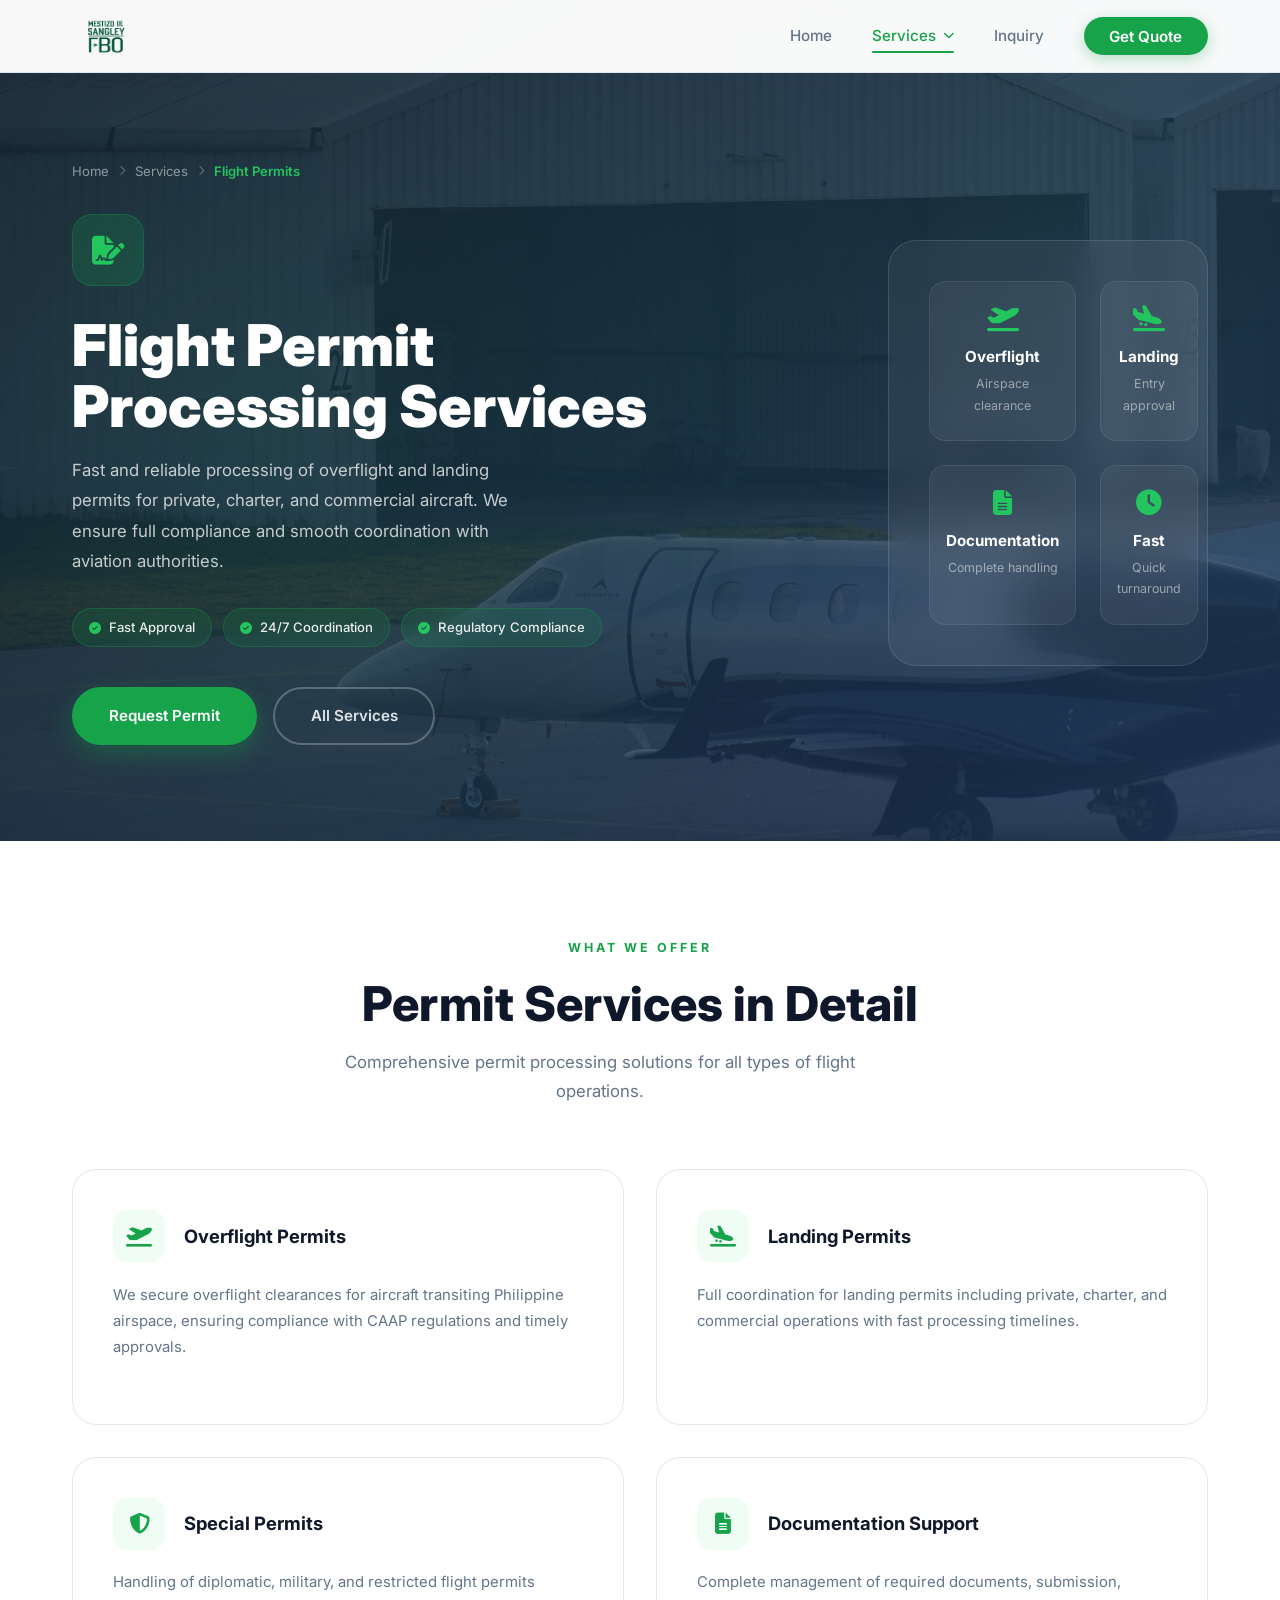
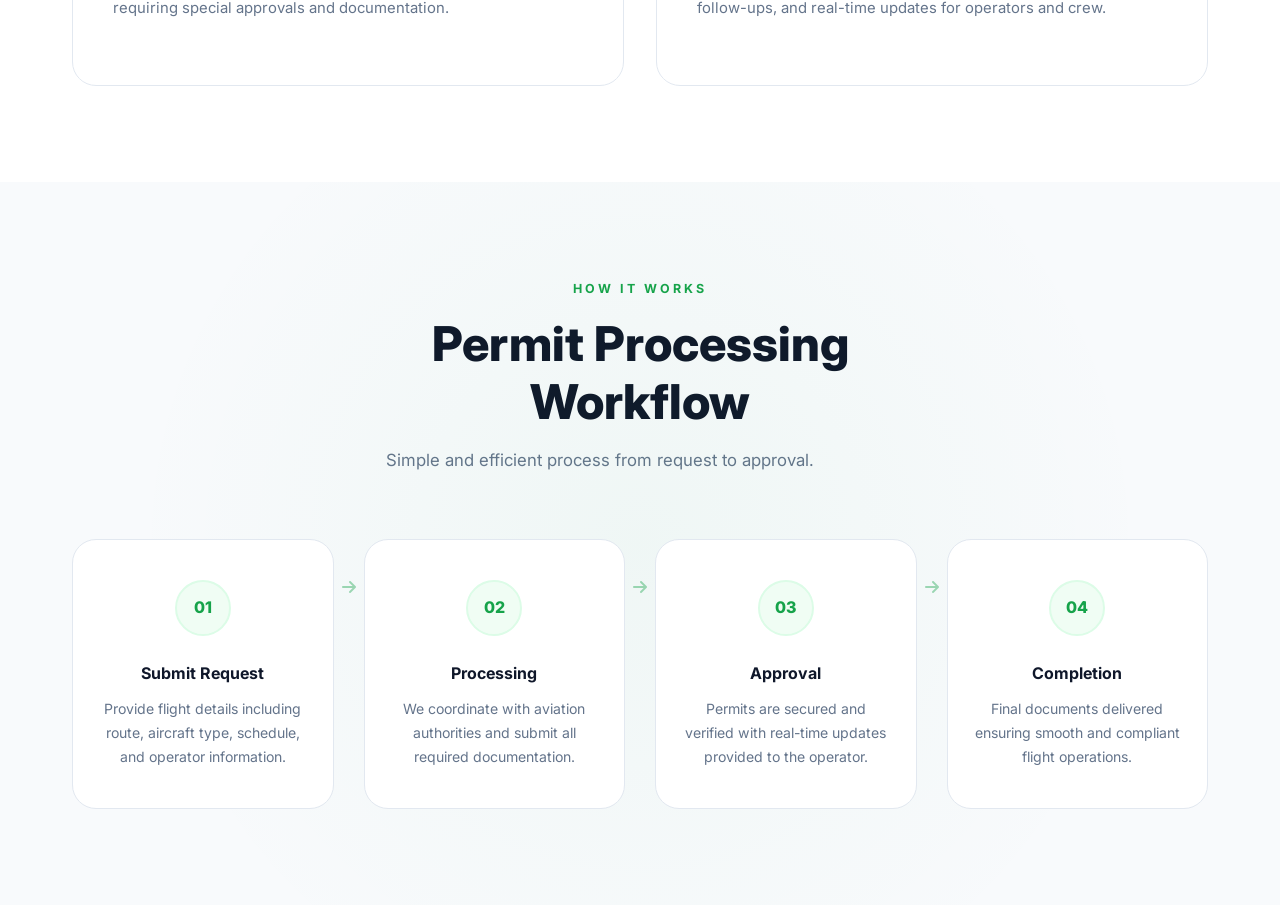
==== commit cd1b3e1d: "aircraft-handling.html" ====
--- a/aircraft-handling.html
+++ b/aircraft-handling.html
@@ -3,7 +3,7 @@
 <head>
     <meta charset="UTF-8">
     <meta name="viewport" content="width=device-width, initial-scale=1.0">
-    <title>Aircraft Handling | Mestizo de Sangley FBO</title>
+    <title>Flight Permits | Mestizo de Sangley FBO</title>
 
 <link rel="icon" type="image/png" href="assets/logo.png">
 <link rel="apple-touch-icon" href="assets/logo.png">
@@ -19,6 +19,7 @@
         <a href="index.html" class="logo">
             <img src="assets/logo.png" alt="Mestizo de Sangley FBO">
         </a>
+
         <ul class="nav-links">
             <li><a href="index.html">Home</a></li>
             <li class="dropdown">
@@ -62,146 +63,141 @@
             <li><a href="inquiry.html">Inquiry</a></li>
             <li><a href="inquiry.html" class="nav-btn">Get Quote</a></li>
         </ul>
+
         <div class="burger" id="burger">
             <span></span><span></span><span></span>
         </div>
     </div>
 </nav>
 
+<!-- HERO -->
 <section class="sp-hero handling-hero">
     <div class="sp-hero-bg"></div>
     <div class="sp-hero-img-overlay"></div>
     <div class="container">
         <div class="sp-hero-inner">
+
             <div class="sp-hero-left">
                 <div class="sp-breadcrumb">
                     <a href="index.html">Home</a>
                     <i class="fas fa-chevron-right"></i>
                     <a href="services.html">Services</a>
                     <i class="fas fa-chevron-right"></i>
-                    <span>Aircraft Handling</span>
-                </div>
+                    <span>Flight Permits</span>
+                </div>
+
                 <div class="sp-hero-icon">
-                    <i class="fas fa-plane"></i>
-                </div>
-                <h1>Precision Ramp<br>& Hangar<br>Operations</h1>
-                <p>Fast and reliable processing of flight permits including overflight and landing clearances. Seamless coordination with aviation authorities for smooth operations at Sangley Point.</p>
+                    <i class="fas fa-file-signature"></i>
+                </div>
+
+                <h1>Flight Permit<br>Processing Services</h1>
+
+                <p>Fast and reliable processing of overflight and landing permits for private, charter, and commercial aircraft. We ensure full compliance and smooth coordination with aviation authorities.</p>
+
                 <div class="sp-hero-badges">
-                    <span><i class="fas fa-check-circle"></i> All Aircraft Types</span>
-                    <span><i class="fas fa-check-circle"></i> 24/7 Operations</span>
-                    <span><i class="fas fa-check-circle"></i> Secure Facilities</span>
-                </div>
+                    <span><i class="fas fa-check-circle"></i> Fast Approval</span>
+                    <span><i class="fas fa-check-circle"></i> 24/7 Coordination</span>
+                    <span><i class="fas fa-check-circle"></i> Regulatory Compliance</span>
+                </div>
+
                 <div class="sp-hero-btns">
-                    <a href="inquiry.html" class="btn-green">Reserve Parking</a>
+                    <a href="inquiry.html" class="btn-green">Request Permit</a>
                     <a href="services.html" class="btn-outline-dark">All Services</a>
                 </div>
             </div>
+
             <div class="sp-hero-right">
                 <div class="sp-hero-card">
                     <div class="sp-stat-grid">
-                        <div class="sp-stat">
-                            <i class="fas fa-parking"></i>
-                            <h4>Ramp</h4>
-                            <p>Secure parking</p>
-                        </div>
-                        <div class="sp-stat">
-                            <i class="fas fa-warehouse"></i>
-                            <h4>Hangar</h4>
-                            <p>Enclosed space</p>
-                        </div>
-                        <div class="sp-stat">
-                            <i class="fas fa-plug"></i>
-                            <h4>GPU</h4>
-                            <p>Ground power</p>
-                        </div>
-                        <div class="sp-stat">
-                            <i class="fas fa-hands-helping"></i>
-                            <h4>Marshal</h4>
-                            <p>Day & night</p>
-                        </div>
+
+                        <div class="sp-stat">
+                            <i class="fas fa-plane-departure"></i>
+                            <h4>Overflight</h4>
+                            <p>Airspace clearance</p>
+                        </div>
+
+                        <div class="sp-stat">
+                            <i class="fas fa-plane-arrival"></i>
+                            <h4>Landing</h4>
+                            <p>Entry approval</p>
+                        </div>
+
+                        <div class="sp-stat">
+                            <i class="fas fa-file-alt"></i>
+                            <h4>Documentation</h4>
+                            <p>Complete handling</p>
+                        </div>
+
+                        <div class="sp-stat">
+                            <i class="fas fa-clock"></i>
+                            <h4>Fast</h4>
+                            <p>Quick turnaround</p>
+                        </div>
+
                     </div>
                 </div>
             </div>
+
         </div>
     </div>
 </section>
 
+<!-- WHAT WE OFFER -->
 <section class="sp-section logo-bg">
     <div class="container">
+
         <div class="sp-section-header">
             <div class="section-label">WHAT WE OFFER</div>
-            <h2 class="section-title">Handling Services in Detail</h2>
-            <p class="section-sub">Efficient permit processing services ensuring timely approvals and hassle-free flight operations.</p>
+            <h2 class="section-title">Permit Services in Detail</h2>
+            <p class="section-sub">Comprehensive permit processing solutions for all types of flight operations.</p>
         </div>
 
         <div class="sp-cards-grid">
 
             <div class="sp-card">
                 <div class="sp-card-top">
-                    <div class="sp-card-icon"><i class="fas fa-parking"></i></div>
-                    <h3>Ramp Parking</h3>
-                </div>
-                <p>Processing of overflight permits for aircraft transiting Philippine airspace. We ensure compliance with CAAP regulations and fast approval timelines.</p>
-                <ul class="sp-list">
-                    <li><i class="fas fa-check"></i> Short & long-term stays</li>
-                    <li><i class="fas fa-check"></i> Priority positioning</li>
-                    <li><i class="fas fa-check"></i> 24/7 supervision</li>
-                    <li><i class="fas fa-check"></i> All aircraft sizes</li>
-                </ul>
-            </div>
-
-            <div class="sp-card">
-                <div class="sp-card-top">
-                    <div class="sp-card-icon"><i class="fas fa-warehouse"></i></div>
-                    <h3>Hangar Space</h3>
-                </div>
-                <p>Assistance with landing permit approvals for private, charter, and commercial flights. Coordinated with relevant aviation authorities for smooth entry.</p>
-                <ul class="sp-list">
-                    <li><i class="fas fa-check"></i> Enclosed protection</li>
-                    <li><i class="fas fa-check"></i> Maintenance access</li>
-                    <li><i class="fas fa-check"></i> Extended stays</li>
-                    <li><i class="fas fa-check"></i> Security monitored</li>
-                </ul>
-            </div>
-
-            <div class="sp-card">
-                <div class="sp-card-top">
-                    <div class="sp-card-icon"><i class="fas fa-plug"></i></div>
-                    <h3>GPU & Towing</h3>
-                </div>
-                <p>Handling of diplomatic, special, and restricted flight permits requiring additional clearances and documentation.</p>
-                <ul class="sp-list">
-                    <li><i class="fas fa-check"></i> GPU connection</li>
-                    <li><i class="fas fa-check"></i> Professional towing</li>
-                    <li><i class="fas fa-check"></i> All aircraft types</li>
-                    <li><i class="fas fa-check"></i> Safety compliant</li>
-                </ul>
-            </div>
-
-            <div class="sp-card">
-                <div class="sp-card-top">
-                    <div class="sp-card-icon"><i class="fas fa-hands-helping"></i></div>
-                    <h3>Marshalling</h3>
-                </div>
-                <p>End-to-end coordination of flight clearances including documentation, submission, and real-time updates for operators and crew.</p>
-                <ul class="sp-list">
-                    <li><i class="fas fa-check"></i> Certified marshallers</li>
-                    <li><i class="fas fa-check"></i> Day & night ops</li>
-                    <li><i class="fas fa-check"></i> Proper lighting</li>
-                    <li><i class="fas fa-check"></i> Radio comms</li>
-                </ul>
+                    <div class="sp-card-icon"><i class="fas fa-plane-departure"></i></div>
+                    <h3>Overflight Permits</h3>
+                </div>
+                <p>We secure overflight clearances for aircraft transiting Philippine airspace, ensuring compliance with CAAP regulations and timely approvals.</p>
+            </div>
+
+            <div class="sp-card">
+                <div class="sp-card-top">
+                    <div class="sp-card-icon"><i class="fas fa-plane-arrival"></i></div>
+                    <h3>Landing Permits</h3>
+                </div>
+                <p>Full coordination for landing permits including private, charter, and commercial operations with fast processing timelines.</p>
+            </div>
+
+            <div class="sp-card">
+                <div class="sp-card-top">
+                    <div class="sp-card-icon"><i class="fas fa-shield-alt"></i></div>
+                    <h3>Special Permits</h3>
+                </div>
+                <p>Handling of diplomatic, military, and restricted flight permits requiring special approvals and documentation.</p>
+            </div>
+
+            <div class="sp-card">
+                <div class="sp-card-top">
+                    <div class="sp-card-icon"><i class="fas fa-file-alt"></i></div>
+                    <h3>Documentation Support</h3>
+                </div>
+                <p>Complete management of required documents, submission, follow-ups, and real-time updates for operators and crew.</p>
             </div>
 
         </div>
     </div>
 </section>
 
+<!-- PROCESS -->
 <section class="sp-process">
     <div class="container">
+
         <div class="sp-section-header">
             <div class="section-label">HOW IT WORKS</div>
-            <h2 class="section-title">Our Handling Process</h2>
-            <p class="section-sub">Simple and efficient permit processing from request to approval.</p>
+            <h2 class="section-title">Permit Processing Workflow</h2>
+            <p class="section-sub">Simple and efficient process from request to approval.</p>
         </div>
 
         <div class="sp-process-steps">
@@ -209,8 +205,8 @@
             <div class="sp-step">
                 <div class="sp-step-num">01</div>
                 <div class="sp-step-content">
-                    <h4>Pre-Arrival Notice</h4>
-                    <p>Submit flight details including route, aircraft type, and schedule for permit processing.</p>
+                    <h4>Submit Request</h4>
+                    <p>Provide flight details including route, aircraft type, schedule, and operator information.</p>
                 </div>
             </div>
 
@@ -219,8 +215,8 @@
             <div class="sp-step">
                 <div class="sp-step-num">02</div>
                 <div class="sp-step-content">
-                    <h4>Arrival & Marshalling</h4>
-                    <p>We coordinate with aviation authorities to process and secure required permits.</p>
+                    <h4>Processing</h4>
+                    <p>We coordinate with aviation authorities and submit all required documentation.</p>
                 </div>
             </div>
 
@@ -229,8 +225,8 @@
             <div class="sp-step">
                 <div class="sp-step-num">03</div>
                 <div class="sp-step-content">
-                    <h4>Ground Services</h4>
-                    <p>Continuous updates and handling of documentation throughout the approval process.</p>
+                    <h4>Approval</h4>
+                    <p>Permits are secured and verified with real-time updates provided to the operator.</p>
                 </div>
             </div>
 
@@ -239,8 +235,8 @@
             <div class="sp-step">
                 <div class="sp-step-num">04</div>
                 <div class="sp-step-content">
-                    <h4>Departure Ready</h4>
-                    <p>Final permit approvals delivered ensuring your flight operates without delays.</p>
+                    <h4>Completion</h4>
+                    <p>Final documents delivered ensuring smooth and compliant flight operations.</p>
                 </div>
             </div>
 
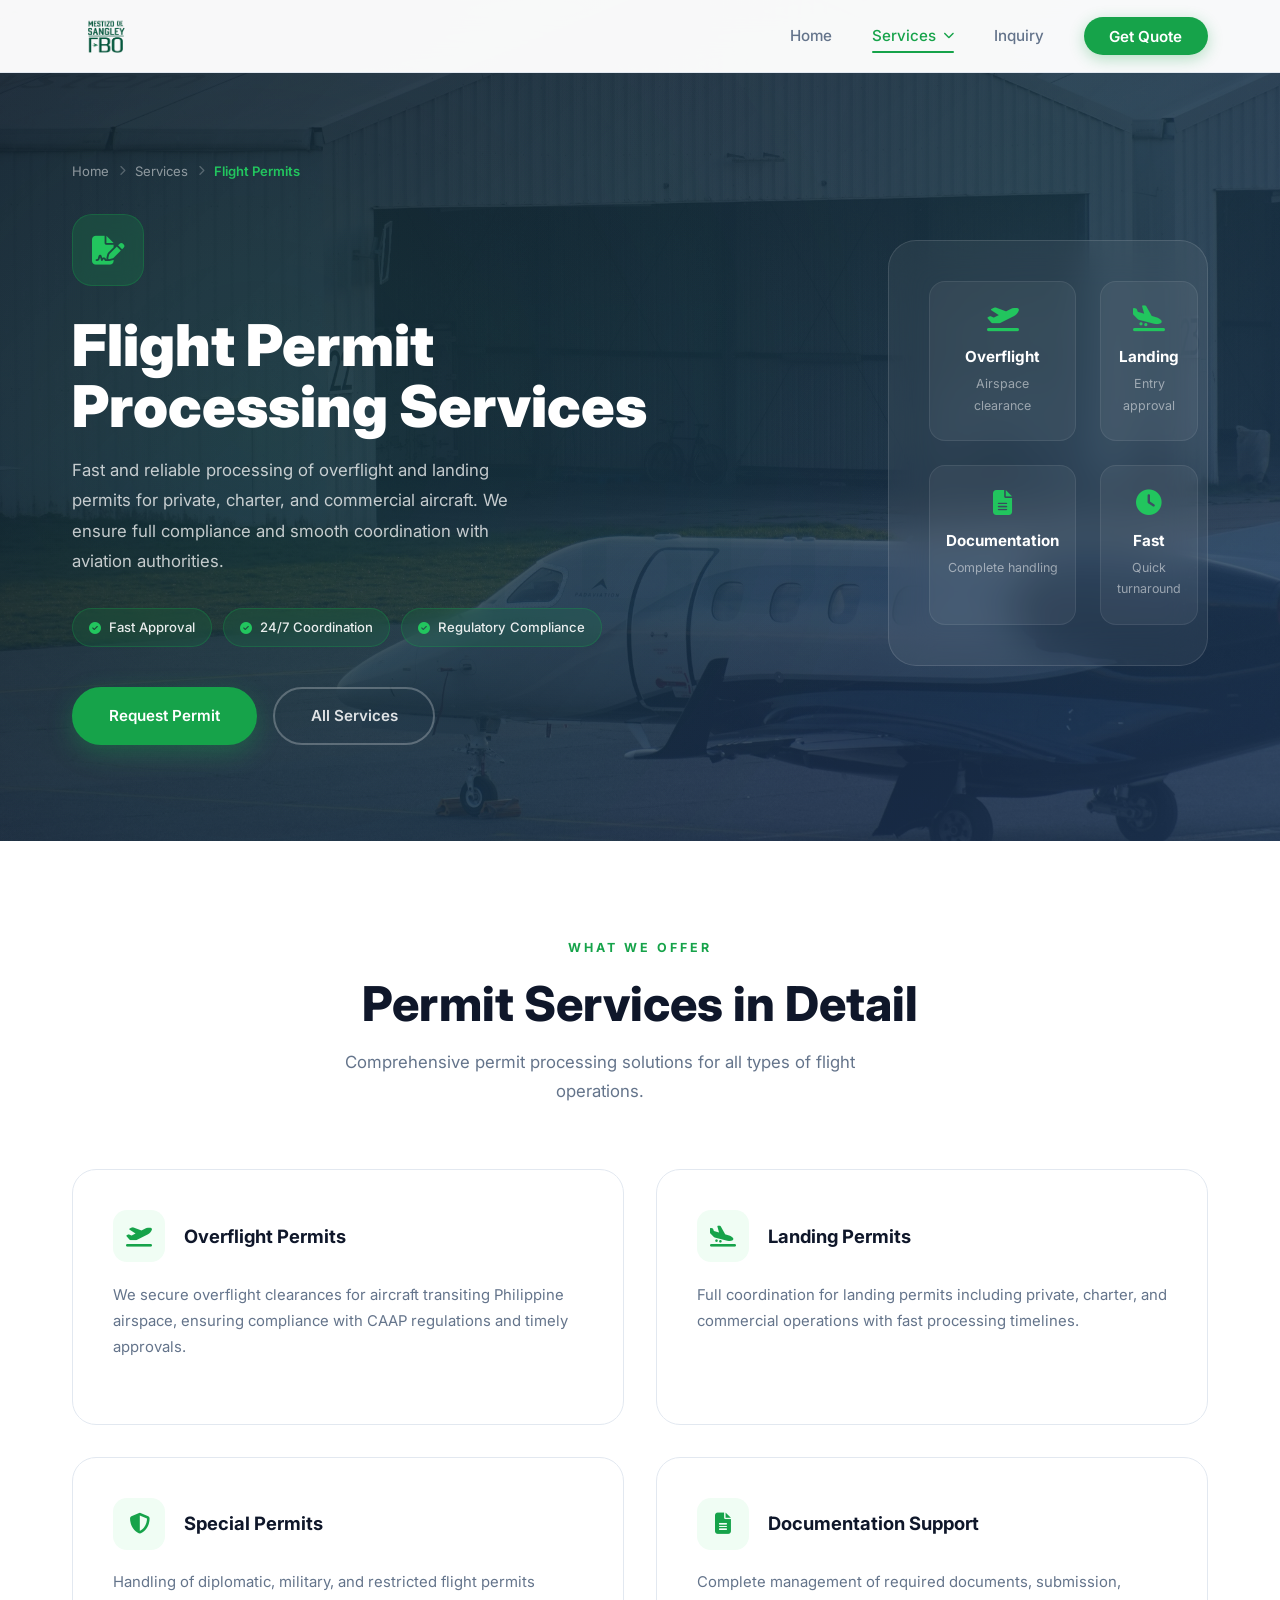
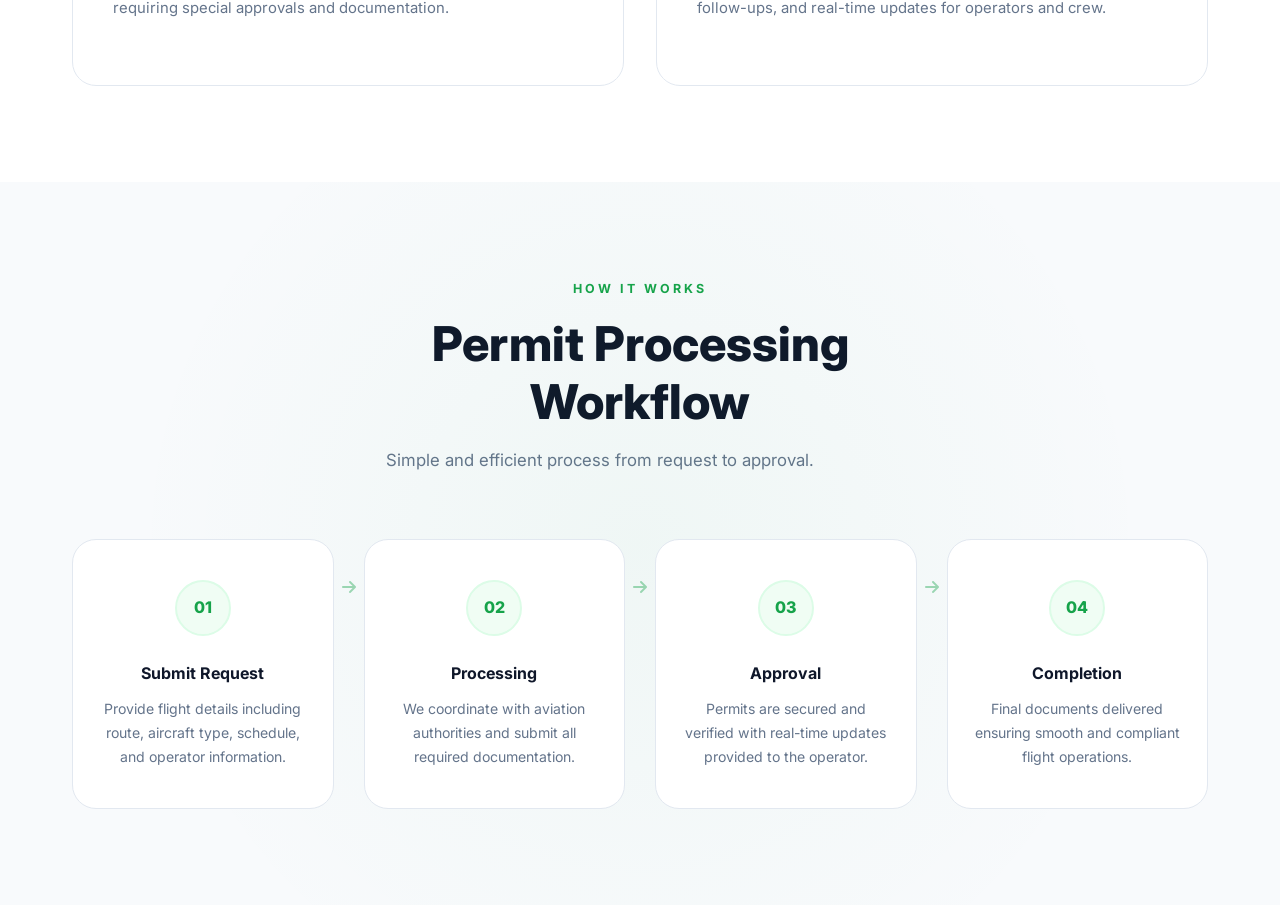
==== commit 8328e435: "aircraft-handling.html" ====
--- a/aircraft-handling.html
+++ b/aircraft-handling.html
@@ -28,31 +28,49 @@
                 </a>
                 <div class="dropdown-menu">
                     <a href="fuel-services.html" class="dropdown-item">
-                        <div class="dropdown-icon"><i class="fas fa-gas-pump"></i></div>
-                        <div class="dropdown-text">
-                            <strong>Fuel Services</strong>
-                            <span>Jet A-1 & AVGAS 100LL</span>
-                        </div>
-                    </a>
+                        <div class="dropdown-icon"><i class="fas fa-handshake"></i></div>
+                        <div class="dropdown-text">
+                            <strong>VIP Ground Handling</strong>
+                            <span>Premium airport assistance and personalized passenger care.</span>
+                        </div>
+                    </a>
+
                     <a href="aircraft-handling.html" class="dropdown-item">
-                        <div class="dropdown-icon"><i class="fas fa-plane"></i></div>
-                        <div class="dropdown-text">
-                            <strong>Aircraft Handling</strong>
-                            <span>Ramp, hangar & ground ops</span>
-                        </div>
-                    </a>
+                        <div class="dropdown-icon"><i class="fas fa-file-alt"></i></div>
+                        <div class="dropdown-text">
+                            <strong>Permits</strong>
+                            <span>Fast and reliable processing of flight clearances</span>
+                        </div>
+                    </a>
+
                     <a href="vip-concierge.html" class="dropdown-item">
-                        <div class="dropdown-icon"><i class="fas fa-user-tie"></i></div>
-                        <div class="dropdown-text">
-                            <strong>VIP Concierge</strong>
-                            <span>Meet & greet, immigration</span>
-                        </div>
-                    </a>
+                        <div class="dropdown-icon"><i class="fas fa-hotel"></i></div>
+                        <div class="dropdown-text">
+                            <strong>Hotel</strong>
+                            <span>Luxury hotel bookings with comfort, convenience, and tailored accommodation services.</span>
+                        </div>
+                    </a>
+
                     <a href="ground-handling.html" class="dropdown-item">
-                        <div class="dropdown-icon"><i class="fas fa-car-side"></i></div>
-                        <div class="dropdown-text">
-                            <strong>Ground Handling</strong>
-                            <span>Transport & crew services</span>
+                        <div class="dropdown-icon"><i class="fas fa-car"></i></div>
+                        <div class="dropdown-text">
+                            <strong>VIP Transportation</strong>
+                            <span>Exclusive ground transport with professional drivers and high-end vehicles.</span>
+                        </div>
+                    </a>
+                    
+                         <a href="ground-handling.html" class="dropdown-item">
+                        <div class="dropdown-icon"><i class="fas fa-user-shield"></i></div>
+                        <div class="dropdown-text">
+                            <strong>Concierge/VIP Security</strong>
+                            <span>Personalized concierge support with discreet, top-level security services.</span>
+                        </div>
+                    </a>
+                    <a href="ground-handling.html" class="dropdown-item">
+                        <div class="dropdown-icon"><i class="fas fa-utensils"></i></div>
+                        <div class="dropdown-text">
+                            <strong>In Flight Catering</strong>
+                            <span>Personalized concierge support with discreet, top-level security services.</span>
                         </div>
                     </a>
                     <div class="dropdown-footer">
